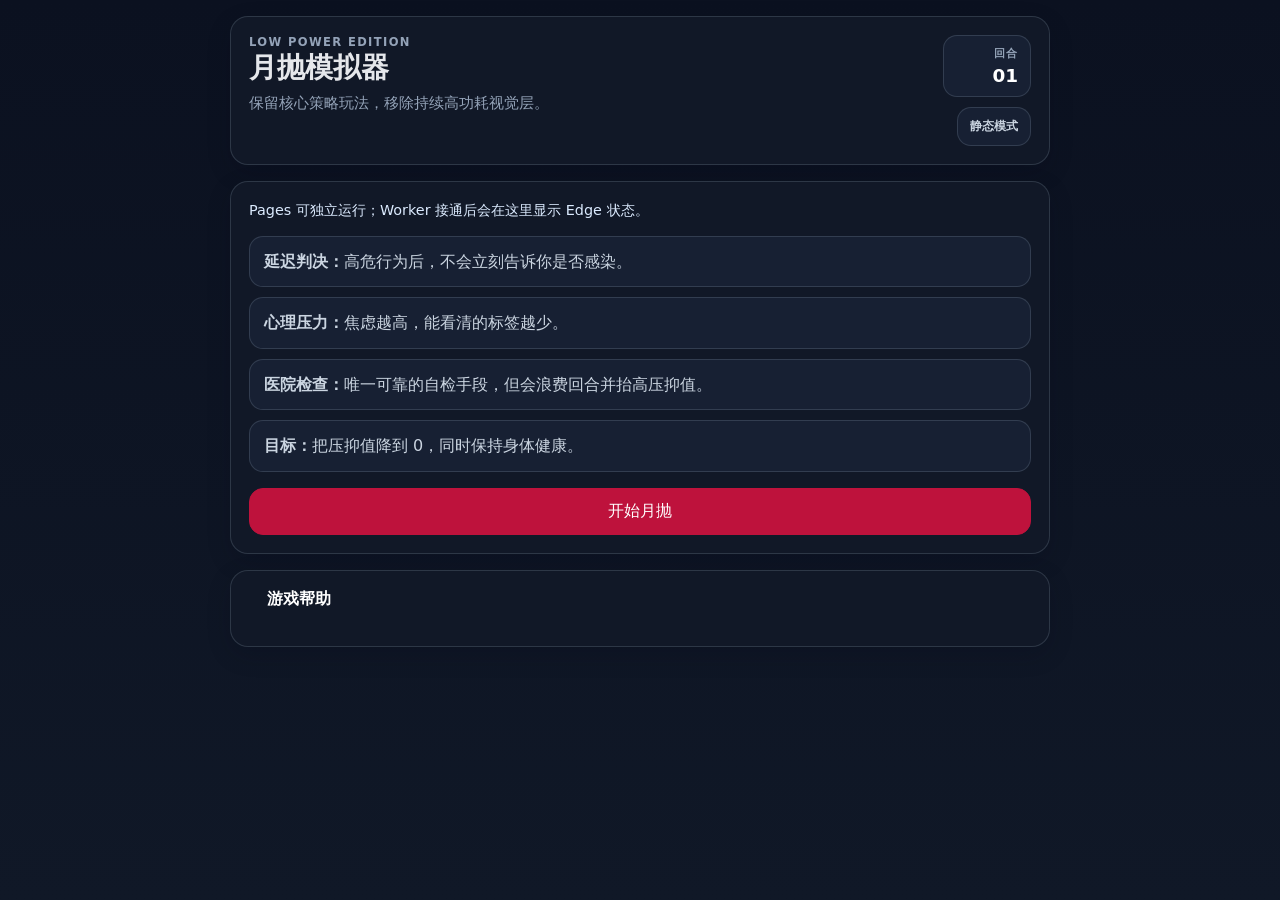
==== index.html @ 07c7f8dc "chore:全部重构" ====
<!DOCTYPE html>
<html lang="zh-CN">
<head>
    <meta charset="UTF-8">
    <meta name="viewport" content="width=device-width, initial-scale=1.0">
    <meta name="theme-color" content="#0f172a">
    <title>月抛模拟器</title>
    <link rel="stylesheet" href="/assets/game.css">
</head>
<body data-api-base="/api">
    <div class="app-shell">
        <main class="app-layout">
            <header class="card app-header">
                <div class="app-title">
                    <p class="app-eyebrow">Low Power Edition</p>
                    <h1>月抛模拟器</h1>
                    <p class="app-subtitle">保留核心策略玩法，移除持续高功耗视觉层。</p>
                </div>
                <div class="app-meta">
                    <div class="meta-card">
                        <span class="meta-card__label">回合</span>
                        <strong id="turn-count" class="meta-card__value">01</strong>
                    </div>
                    <div id="build-chip" class="build-chip">静态模式</div>
                </div>
            </header>

            <section id="intro-section" class="card intro-panel">
                <div class="intro-panel__copy">
                    <p id="runtime-note" class="runtime-note">Pages 可独立运行；Worker 只保留最小边界，后续可直接接 AI。</p>
                    <div class="info-list">
                        <p><strong>延迟判决：</strong>高危行为后，不会立刻告诉你是否感染。</p>
                        <p><strong>心理压力：</strong>焦虑越高，能看清的标签越少。</p>
                        <p><strong>医院检查：</strong>唯一可靠的自检手段，但会浪费回合并抬高压抑值。</p>
                        <p><strong>目标：</strong>把压抑值降到 0，同时保持身体健康。</p>
                    </div>
                </div>
                <div class="intro-panel__actions">
                    <button id="start-game-btn" class="button button--primary" type="button">开始月抛</button>
                </div>
            </section>

            <details class="card help-panel">
                <summary class="section-summary">游戏帮助</summary>
                <div class="help-body">
                    <section class="help-section">
                        <h2>胜利条件</h2>
                        <ul class="help-list">
                            <li>压抑值归零。</li>
                            <li>结算时未感染。</li>
                        </ul>
                    </section>

                    <section class="help-section">
                        <h2>失败条件</h2>
                        <ul class="help-list">
                            <li>压抑值达到 100%。</li>
                            <li>心理压力达到 100%。</li>
                            <li>医院确诊感染，或最终结算时已中招。</li>
                        </ul>
                    </section>

                    <section class="help-section">
                        <h2>策略工具</h2>
                        <ul class="help-list">
                            <li>试纸可直接检测当前对象，并揭示全部标签。</li>
                            <li>医院会增加压抑值，但能清空焦虑并确认自己是否感染。</li>
                            <li>高焦虑时看不清标签，先降压力通常比硬上更安全。</li>
                        </ul>
                    </section>
                </div>
            </details>

            <section id="game-panel" class="game-panel" hidden>
                <section class="card status-panel">
                    <div class="status-panel__grid">
                        <div class="meter-block">
                            <div class="meter-head">
                                <span class="meter-label meter-label--urge">生理压抑</span>
                                <span id="frustration-val">50%</span>
                            </div>
                            <div class="meter-track">
                                <div id="frustration-bar" class="meter-fill meter-fill--urge"></div>
                            </div>
                        </div>

                        <div class="meter-block">
                            <div class="meter-head">
                                <span class="meter-label meter-label--anxiety">心理压力</span>
                                <span id="anxiety-val">0%</span>
                            </div>
                            <div class="meter-track">
                                <div id="anxiety-bar" class="meter-fill meter-fill--anxiety"></div>
                            </div>
                        </div>
                    </div>

                    <p id="panic-warning" class="panic-warning" hidden>恐慌状态：你现在只能看清部分标签，最好先去医院或换人。</p>

                    <div class="tool-grid">
                        <div class="tool-card">
                            <span class="tool-card__label">对方试纸</span>
                            <strong id="item-testkit" class="tool-card__value">x1</strong>
                            <button id="use-testkit-btn" class="button button--secondary button--inline" type="button">检测对方</button>
                        </div>

                        <div class="tool-card">
                            <span class="tool-card__label">医院检查</span>
                            <p class="tool-card__copy">压抑值 +10，心理压力清零。</p>
                            <button id="go-hospital-btn" class="button button--secondary button--inline" type="button">去医院</button>
                        </div>
                    </div>
                </section>

                <section id="play-panel" class="card play-panel">
                    <div class="partner-row">
                        <div class="avatar-badge">
                            <span id="avatar-emoji" class="avatar-emoji">🌚</span>
                            <span id="partner-status" class="partner-status" hidden>⚠️</span>
                        </div>
                        <div class="partner-copy">
                            <p class="section-label">当前对象</p>
                            <h2 class="partner-title">潜在伴侣</h2>
                            <p id="flirt-text" class="partner-quote">"..."</p>
                        </div>
                    </div>

                    <div id="tags-container" class="tags-grid" aria-live="polite"></div>

                    <div class="action-stack">
                        <button id="btn-chat" class="button button--secondary button--wide" type="button" data-action="chat">
                            <span>💬 试探 / 聊天</span>
                            <span class="button-note">压抑值 +3</span>
                        </button>

                        <div class="action-grid">
                            <button id="btn-oral-condom" class="button action-button action-button--mild" type="button" data-action="oral_condom">
                                <span>🍬 戴套口交</span>
                                <small>收益极低 | 压力 +2</small>
                            </button>
                            <button id="btn-sex-condom" class="button action-button action-button--safe" type="button" data-action="sex_condom">
                                <span>🛡️ 戴套性交</span>
                                <small>收益一般 | 压力 +5</small>
                            </button>
                            <button id="btn-oral-raw" class="button action-button action-button--risk" type="button" data-action="oral_raw">
                                <span>🍭 无套口交</span>
                                <small>收益中等 | 压力 +15</small>
                            </button>
                            <button id="btn-sex-raw" class="button action-button action-button--danger" type="button" data-action="sex_raw">
                                <span>🔥 无套性交</span>
                                <small>收益较高 | 压力 +30</small>
                            </button>
                        </div>

                        <button id="btn-refuse" class="button button--ghost" type="button" data-action="refuse">👋 换一个 (压抑值 +8)</button>
                    </div>
                </section>
            </section>

            <section id="result-panel" class="card result-panel" hidden>
                <div class="result-head">
                    <div id="feedback-icon" class="result-icon">ℹ️</div>
                    <div>
                        <p class="section-label">结果反馈</p>
                        <h2 id="feedback-title" class="result-title"></h2>
                    </div>
                </div>

                <div id="feedback-message" class="result-message"></div>

                <div id="disease-report" class="disease-card" hidden>
                    <p id="disease-content"></p>
                </div>

                <details id="history-container" class="history-panel" hidden open>
                    <summary class="section-summary">约会记录复盘</summary>
                    <div id="history-list" class="history-list"></div>
                </details>

                <div class="result-actions">
                    <button id="next-btn" class="button button--primary" type="button">继续</button>
                    <button id="restart-btn" class="button button--ghost" type="button" hidden>返回首页</button>
                </div>
            </section>
        </main>
    </div>

    <script defer src="/assets/game-data.js"></script>
    <script defer src="/assets/game.js"></script>
</body>
</html>
---- assets/game.css ----
:root {
    color-scheme: dark;
    --bg: #0b1120;
    --bg-soft: #111827;
    --panel: #172033;
    --panel-soft: #1e293b;
    --line: rgba(148, 163, 184, 0.22);
    --line-strong: rgba(148, 163, 184, 0.34);
    --text: #e5e7eb;
    --muted: #94a3b8;
    --rose: #fb7185;
    --rose-soft: rgba(251, 113, 133, 0.14);
    --amber: #f59e0b;
    --amber-soft: rgba(245, 158, 11, 0.14);
    --emerald: #34d399;
    --emerald-soft: rgba(52, 211, 153, 0.14);
    --sky: #38bdf8;
    --sky-soft: rgba(56, 189, 248, 0.14);
    --violet: #a78bfa;
    --violet-soft: rgba(167, 139, 250, 0.14);
    --shadow: 0 8px 24px rgba(2, 6, 23, 0.16);
}

*,
*::before,
*::after {
    box-sizing: border-box;
}

[hidden] {
    display: none !important;
}

html,
body {
    min-height: 100%;
}

body {
    margin: 0;
    font-family: "PingFang SC", "Hiragino Sans GB", "Microsoft YaHei", "Noto Sans SC", system-ui, sans-serif;
    background: linear-gradient(180deg, #0b1120 0%, #101827 100%);
    color: var(--text);
}

button,
input,
textarea,
select {
    font: inherit;
}

.app-shell {
    padding: 16px;
}

.app-layout {
    width: min(100%, 820px);
    margin: 0 auto;
    display: grid;
    gap: 16px;
}

.card {
    background: var(--bg-soft);
    border: 1px solid var(--line);
    border-radius: 18px;
    box-shadow: var(--shadow);
}

.app-header {
    display: flex;
    justify-content: space-between;
    align-items: flex-start;
    gap: 16px;
    padding: 18px;
}

.app-title h1 {
    margin: 4px 0 0;
    font-size: 1.75rem;
    line-height: 1.1;
}

.app-eyebrow,
.section-label {
    margin: 0;
    color: var(--muted);
    font-size: 0.72rem;
    font-weight: 800;
    letter-spacing: 0.12em;
    text-transform: uppercase;
}

.app-subtitle {
    margin: 8px 0 0;
    color: var(--muted);
    font-size: 0.92rem;
    line-height: 1.5;
}

.app-meta {
    display: grid;
    gap: 10px;
    justify-items: end;
}

.meta-card,
.build-chip {
    padding: 10px 12px;
    border-radius: 14px;
    border: 1px solid var(--line);
    background: var(--panel);
}

.meta-card {
    min-width: 88px;
    text-align: right;
}

.meta-card__label {
    display: block;
    color: var(--muted);
    font-size: 0.7rem;
    font-weight: 700;
    letter-spacing: 0.08em;
    text-transform: uppercase;
}

.meta-card__value {
    display: block;
    margin-top: 4px;
    color: #fff;
    font-size: 1.15rem;
    font-weight: 900;
}

.build-chip {
    color: #cbd5e1;
    font-size: 0.76rem;
    font-weight: 700;
}

.intro-panel,
.result-panel,
.status-panel,
.play-panel,
.help-panel {
    padding: 18px;
}

.intro-panel {
    display: grid;
    gap: 16px;
}

.runtime-note {
    margin: 0 0 14px;
    color: #dbeafe;
    font-size: 0.9rem;
    line-height: 1.5;
}

.info-list {
    display: grid;
    gap: 10px;
}

.info-list p {
    margin: 0;
    padding: 12px 14px;
    border-radius: 14px;
    background: var(--panel);
    border: 1px solid var(--line);
    color: #cbd5e1;
    line-height: 1.6;
}

.intro-panel__actions {
    display: flex;
    gap: 12px;
}

.section-summary {
    cursor: pointer;
    list-style: none;
    color: #fff;
    font-weight: 800;
}

.section-summary::-webkit-details-marker {
    display: none;
}

.help-panel {
    padding-top: 0;
}

.help-panel > .section-summary,
.history-panel > .section-summary {
    padding: 18px;
}

.help-body {
    padding: 0 18px 18px;
    display: grid;
    gap: 16px;
}

.help-section {
    padding: 14px;
    border-radius: 14px;
    background: var(--panel);
    border: 1px solid var(--line);
}

.help-section h2 {
    margin: 0 0 10px;
    font-size: 0.95rem;
}

.help-list {
    margin: 0;
    padding-left: 20px;
    color: #cbd5e1;
    line-height: 1.7;
}

.game-panel {
    display: grid;
    gap: 16px;
}

.status-panel {
    display: grid;
    gap: 16px;
}

.status-panel__grid {
    display: grid;
    gap: 14px;
}

.meter-block {
    display: grid;
    gap: 8px;
}

.meter-head {
    display: flex;
    justify-content: space-between;
    align-items: center;
    gap: 12px;
    font-size: 0.82rem;
    font-weight: 700;
}

.meter-label--urge {
    color: #fda4af;
}

.meter-label--anxiety {
    color: #c4b5fd;
}

.meter-track {
    height: 12px;
    padding: 2px;
    border-radius: 999px;
    background: #0f172a;
    border: 1px solid rgba(148, 163, 184, 0.12);
}

.meter-fill {
    height: 100%;
    width: 0;
    border-radius: 999px;
    transition: width 140ms linear;
}

.meter-fill--urge {
    background: linear-gradient(90deg, #22c55e 0%, #fb7185 100%);
}

.meter-fill--anxiety {
    background: linear-gradient(90deg, #818cf8 0%, #a78bfa 100%);
}

.panic-warning {
    margin: 0;
    padding: 12px 14px;
    border-radius: 14px;
    background: var(--violet-soft);
    border: 1px solid rgba(167, 139, 250, 0.24);
    color: #ddd6fe;
    line-height: 1.5;
}

.tool-grid {
    display: grid;
    gap: 12px;
}

.tool-card {
    display: grid;
    gap: 10px;
    padding: 14px;
    border-radius: 14px;
    background: var(--panel);
    border: 1px solid var(--line);
}

.tool-card__label {
    color: var(--muted);
    font-size: 0.74rem;
    font-weight: 800;
    letter-spacing: 0.08em;
    text-transform: uppercase;
}

.tool-card__value {
    color: var(--sky);
    font-size: 1.1rem;
    font-weight: 900;
}

.tool-card__copy {
    margin: 0;
    color: #cbd5e1;
    line-height: 1.5;
}

.play-panel {
    display: grid;
    gap: 18px;
}

.partner-row {
    display: flex;
    align-items: center;
    gap: 14px;
}

.avatar-badge {
    position: relative;
    width: 72px;
    height: 72px;
    flex-shrink: 0;
    display: grid;
    place-items: center;
    border-radius: 999px;
    background: var(--panel);
    border: 1px solid var(--line-strong);
}

.avatar-emoji {
    font-size: 2.2rem;
}

.partner-status {
    position: absolute;
    right: -4px;
    bottom: -4px;
    width: 24px;
    height: 24px;
    display: grid;
    place-items: center;
    border-radius: 999px;
    background: #7f1d1d;
    border: 1px solid rgba(248, 113, 113, 0.45);
    font-size: 0.78rem;
}

.partner-copy {
    min-width: 0;
}

.partner-title {
    margin: 6px 0 0;
    font-size: 1.15rem;
}

.partner-quote {
    margin: 8px 0 0;
    color: #cbd5e1;
    line-height: 1.6;
}

.tags-grid {
    display: flex;
    flex-wrap: wrap;
    gap: 8px;
}

.tag {
    display: inline-flex;
    align-items: center;
    gap: 6px;
    padding: 10px 12px;
    border-radius: 999px;
    border: 1px solid transparent;
    font-size: 0.76rem;
    font-weight: 700;
    line-height: 1.35;
}

.tag--hidden {
    background: rgba(148, 163, 184, 0.08);
    border-color: rgba(148, 163, 184, 0.2);
    color: var(--muted);
}

.tag--risk {
    background: var(--rose-soft);
    border-color: rgba(251, 113, 133, 0.3);
    color: #fecdd3;
}

.tag--warning {
    background: var(--violet-soft);
    border-color: rgba(167, 139, 250, 0.3);
    color: #ddd6fe;
}

.tag--safe {
    background: var(--emerald-soft);
    border-color: rgba(52, 211, 153, 0.3);
    color: #bbf7d0;
}

.tag--constraint {
    background: rgba(148, 163, 184, 0.12);
    border-color: rgba(148, 163, 184, 0.24);
    color: #e2e8f0;
}

.tag--caution {
    background: var(--amber-soft);
    border-color: rgba(245, 158, 11, 0.3);
    color: #fde68a;
}

.tag--neutral {
    background: rgba(56, 189, 248, 0.1);
    border-color: rgba(56, 189, 248, 0.24);
    color: #bae6fd;
}

.tag-icon {
    opacity: 0.9;
}

.action-stack {
    display: grid;
    gap: 12px;
}

.action-grid {
    display: grid;
    gap: 10px;
}

.button {
    position: relative;
    width: 100%;
    display: inline-flex;
    align-items: center;
    justify-content: center;
    gap: 8px;
    min-height: 46px;
    padding: 12px 14px;
    border-radius: 14px;
    border: 1px solid var(--line);
    background: var(--panel);
    color: #fff;
    cursor: pointer;
    transition: background-color 120ms ease, border-color 120ms ease, color 120ms ease;
}

.button:hover {
    background: #22314a;
    border-color: var(--line-strong);
}

.button:disabled,
.button.is-disabled {
    cursor: not-allowed;
    opacity: 0.45;
}

.button--primary {
    background: #be123c;
    border-color: #be123c;
}

.button--primary:hover {
    background: #9f1239;
    border-color: #9f1239;
}

.button--secondary {
    background: var(--panel);
}

.button--ghost {
    background: transparent;
    color: #d1d5db;
}

.button--inline {
    width: auto;
    justify-self: start;
}

.button--wide {
    justify-content: space-between;
}

.button-note {
    color: var(--muted);
    font-size: 0.78rem;
}

.action-button {
    min-height: 84px;
    flex-direction: column;
    align-items: flex-start;
    justify-content: center;
    text-align: left;
}

.action-button small {
    color: var(--muted);
    font-size: 0.74rem;
}

.action-button--mild {
    border-color: rgba(148, 163, 184, 0.24);
}

.action-button--safe {
    background: var(--emerald-soft);
    border-color: rgba(52, 211, 153, 0.3);
    color: #ecfdf5;
}

.action-button--risk {
    background: var(--amber-soft);
    border-color: rgba(245, 158, 11, 0.3);
    color: #fef3c7;
}

.action-button--danger {
    background: var(--rose-soft);
    border-color: rgba(251, 113, 133, 0.3);
    color: #ffe4e6;
}

.action-lock {
    position: absolute;
    inset: 0;
    display: grid;
    place-items: center;
    border-radius: inherit;
    background: rgba(15, 23, 42, 0.84);
    color: #fecaca;
    font-size: 0.72rem;
    font-weight: 800;
    letter-spacing: 0.06em;
    text-transform: uppercase;
}

.game-panel.is-panic .play-panel,
.game-panel.is-panic .status-panel {
    border-color: rgba(167, 139, 250, 0.34);
}

.result-panel {
    display: grid;
    gap: 14px;
}

.result-panel[data-tone="danger"] {
    border-color: rgba(248, 113, 113, 0.35);
}

.result-panel[data-tone="success"] {
    border-color: rgba(52, 211, 153, 0.35);
}

.result-head {
    display: flex;
    align-items: center;
    gap: 14px;
}

.result-icon {
    width: 52px;
    height: 52px;
    flex-shrink: 0;
    display: grid;
    place-items: center;
    border-radius: 14px;
    background: var(--panel);
    border: 1px solid var(--line);
    font-size: 1.5rem;
}

.result-title {
    margin: 6px 0 0;
    font-size: 1.35rem;
}

.result-message,
.disease-card,
.summary-stats,
.history-entry {
    background: var(--panel);
    border: 1px solid var(--line);
    border-radius: 14px;
}

.result-message {
    padding: 14px;
    color: #dbe4ef;
    line-height: 1.7;
}

.disease-card {
    padding: 14px;
    color: #fecdd3;
}

.disease-card p {
    margin: 0;
}

.history-panel {
    padding-top: 0;
}

.history-list {
    max-height: 320px;
    overflow-y: auto;
    padding: 0 18px 18px;
}

.history-entry {
    display: flex;
    align-items: flex-start;
    gap: 12px;
    padding: 12px;
}

.history-entry + .history-entry {
    margin-top: 10px;
}

.history-avatar {
    position: relative;
    width: 42px;
    height: 42px;
    flex-shrink: 0;
    display: grid;
    place-items: center;
    border-radius: 999px;
    background: #0f172a;
    border: 1px solid var(--line);
    font-size: 1.35rem;
}

.history-status {
    position: absolute;
    right: -4px;
    bottom: -4px;
    font-size: 0.75rem;
}

.history-copy {
    flex: 1;
    min-width: 0;
}

.history-tags {
    display: flex;
    flex-wrap: wrap;
    gap: 6px;
}

.history-tag {
    display: inline-flex;
    align-items: center;
    padding: 4px 8px;
    border-radius: 999px;
    background: rgba(148, 163, 184, 0.12);
    color: #dbe4ef;
    font-size: 0.7rem;
    font-weight: 700;
}

.history-subline {
    margin-top: 8px;
    color: var(--muted);
    font-size: 0.74rem;
}

.history-disease {
    color: #fda4af;
    font-weight: 800;
}

.history-safe {
    color: #86efac;
    font-weight: 800;
}

.history-outcome {
    flex-shrink: 0;
    padding: 6px 10px;
    border-radius: 999px;
    border: 1px solid var(--line);
    font-size: 0.7rem;
    font-weight: 800;
    white-space: nowrap;
}

.history-outcome--infected {
    color: #fecaca;
    background: var(--rose-soft);
}

.history-outcome--escape {
    color: #fde68a;
    background: var(--amber-soft);
}

.history-outcome--leave {
    color: #bbf7d0;
    background: var(--emerald-soft);
}

.history-outcome--enjoy {
    color: #bae6fd;
    background: var(--sky-soft);
}

.history-outcome--miss {
    color: #cbd5e1;
    background: rgba(148, 163, 184, 0.12);
}

.summary-stats {
    margin-top: 16px;
    padding: 14px;
}

.summary-stats__title {
    margin: 0 0 10px;
    color: var(--muted);
    font-size: 0.74rem;
    font-weight: 800;
    letter-spacing: 0.08em;
    text-transform: uppercase;
}

.summary-stats__grid {
    display: grid;
    gap: 8px;
}

.summary-stats__row,
.summary-stats__footer {
    display: flex;
    align-items: center;
    justify-content: space-between;
    gap: 12px;
}

.summary-stats__row {
    padding-bottom: 8px;
    border-bottom: 1px solid rgba(148, 163, 184, 0.14);
    font-size: 0.78rem;
}

.summary-stats__row strong,
.summary-stats__footer strong {
    color: #fff;
}

.summary-stats__row--danger {
    color: #fecaca;
}

.summary-stats__footer {
    margin-top: 10px;
    padding-top: 10px;
    border-top: 1px solid rgba(148, 163, 184, 0.14);
    font-weight: 800;
}

.result-actions {
    display: grid;
    gap: 10px;
}

.u-success {
    color: #86efac;
    font-weight: 800;
}

.u-danger {
    color: #fda4af;
    font-weight: 800;
}

.u-warning {
    color: #ddd6fe;
    font-weight: 800;
}

.u-muted {
    color: var(--muted);
    font-style: italic;
}

@media (min-width: 640px) {
    .status-panel__grid,
    .tool-grid,
    .action-grid,
    .result-actions {
        grid-template-columns: repeat(2, minmax(0, 1fr));
    }
}

@media (max-width: 639px) {
    .app-shell {
        padding: 12px;
    }

    .app-header,
    .partner-row,
    .history-entry {
        flex-direction: column;
    }

    .app-meta {
        width: 100%;
        justify-items: stretch;
    }

    .meta-card {
        text-align: left;
    }

    .button--wide {
        justify-content: center;
        flex-direction: column;
    }

    .history-outcome {
        white-space: normal;
    }
}

@media (prefers-reduced-motion: reduce) {
    *,
    *::before,
    *::after {
        transition: none !important;
        scroll-behavior: auto !important;
    }
}
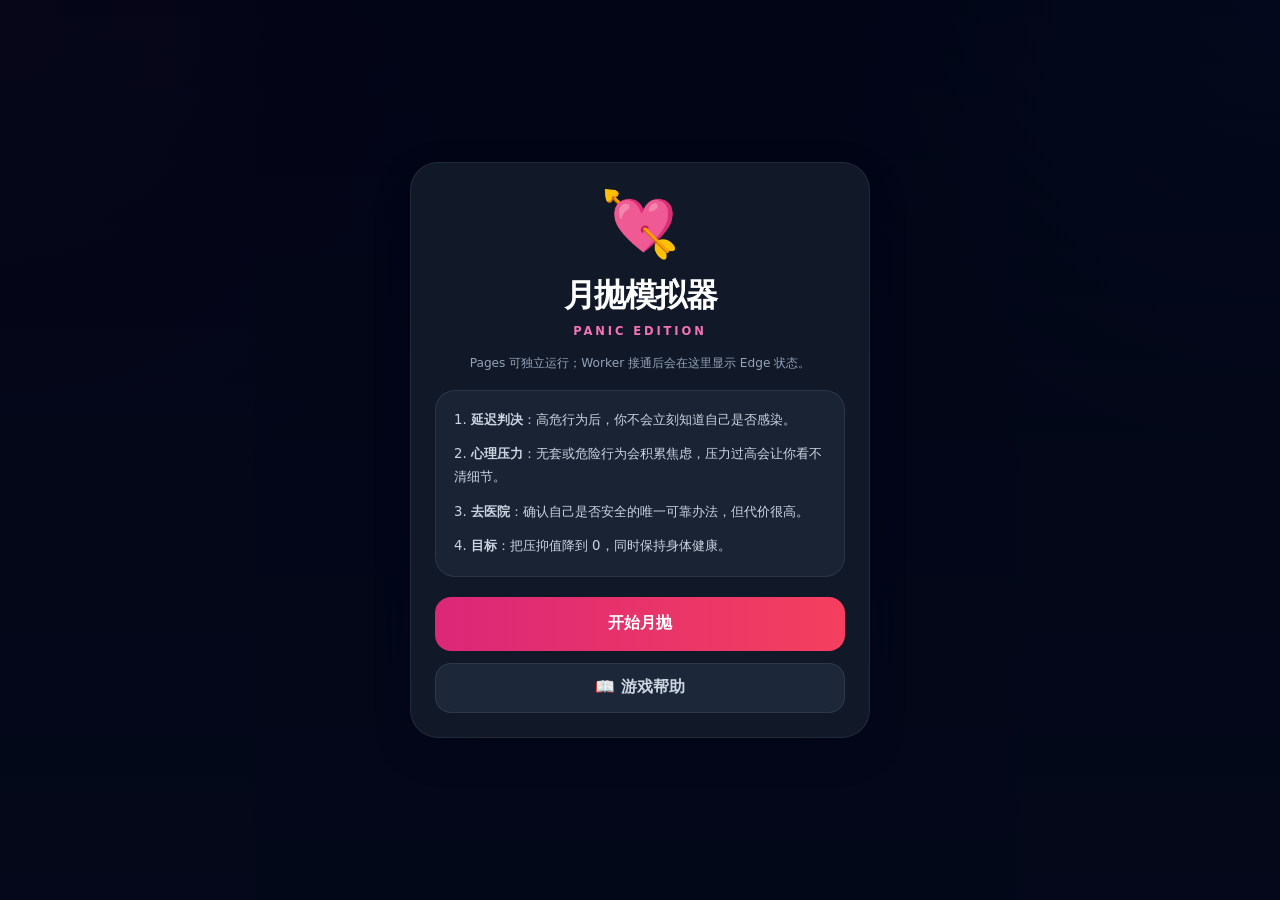
==== commit bcb2defb: "fix: restore modal gameplay with lower power draw" ====
--- a/index.html
+++ b/index.html
@@ -3,187 +3,223 @@
 <head>
     <meta charset="UTF-8">
     <meta name="viewport" content="width=device-width, initial-scale=1.0">
-    <meta name="theme-color" content="#0f172a">
+    <meta name="theme-color" content="#020617">
     <title>月抛模拟器</title>
     <link rel="stylesheet" href="/assets/game.css">
 </head>
 <body data-api-base="/api">
     <div class="app-shell">
-        <main class="app-layout">
-            <header class="card app-header">
-                <div class="app-title">
-                    <p class="app-eyebrow">Low Power Edition</p>
-                    <h1>月抛模拟器</h1>
-                    <p class="app-subtitle">保留核心策略玩法，移除持续高功耗视觉层。</p>
-                </div>
-                <div class="app-meta">
-                    <div class="meta-card">
-                        <span class="meta-card__label">回合</span>
-                        <strong id="turn-count" class="meta-card__value">01</strong>
+        <main id="game-container" class="game-panel" hidden>
+            <header class="panel-header">
+                <div class="panel-brand">
+                    <span class="brand-eyebrow">Panic Edition</span>
+                    <h1 class="brand-gradient">月抛模拟器</h1>
+                </div>
+                <div class="panel-meta">
+                    <div class="turn-chip">
+                        <span class="turn-chip__label">回合</span>
+                        <strong id="turn-count" class="turn-chip__value">01</strong>
                     </div>
                     <div id="build-chip" class="build-chip">静态模式</div>
                 </div>
             </header>
 
-            <section id="intro-section" class="card intro-panel">
-                <div class="intro-panel__copy">
-                    <p id="runtime-note" class="runtime-note">Pages 可独立运行；Worker 只保留最小边界，后续可直接接 AI。</p>
-                    <div class="info-list">
-                        <p><strong>延迟判决：</strong>高危行为后，不会立刻告诉你是否感染。</p>
-                        <p><strong>心理压力：</strong>焦虑越高，能看清的标签越少。</p>
-                        <p><strong>医院检查：</strong>唯一可靠的自检手段，但会浪费回合并抬高压抑值。</p>
-                        <p><strong>目标：</strong>把压抑值降到 0，同时保持身体健康。</p>
-                    </div>
-                </div>
-                <div class="intro-panel__actions">
-                    <button id="start-game-btn" class="button button--primary" type="button">开始月抛</button>
-                </div>
-            </section>
-
-            <details class="card help-panel">
-                <summary class="section-summary">游戏帮助</summary>
-                <div class="help-body">
-                    <section class="help-section">
-                        <h2>胜利条件</h2>
-                        <ul class="help-list">
-                            <li>压抑值归零。</li>
-                            <li>结算时未感染。</li>
-                        </ul>
-                    </section>
-
-                    <section class="help-section">
-                        <h2>失败条件</h2>
-                        <ul class="help-list">
-                            <li>压抑值达到 100%。</li>
-                            <li>心理压力达到 100%。</li>
-                            <li>医院确诊感染，或最终结算时已中招。</li>
-                        </ul>
-                    </section>
-
-                    <section class="help-section">
-                        <h2>策略工具</h2>
-                        <ul class="help-list">
-                            <li>试纸可直接检测当前对象，并揭示全部标签。</li>
-                            <li>医院会增加压抑值，但能清空焦虑并确认自己是否感染。</li>
-                            <li>高焦虑时看不清标签，先降压力通常比硬上更安全。</li>
-                        </ul>
-                    </section>
-                </div>
-            </details>
-
-            <section id="game-panel" class="game-panel" hidden>
-                <section class="card status-panel">
-                    <div class="status-panel__grid">
-                        <div class="meter-block">
-                            <div class="meter-head">
-                                <span class="meter-label meter-label--urge">生理压抑</span>
-                                <span id="frustration-val">50%</span>
-                            </div>
-                            <div class="meter-track">
-                                <div id="frustration-bar" class="meter-fill meter-fill--urge"></div>
+            <section class="stats-panel">
+                <div class="meter-block">
+                    <div class="meter-head">
+                        <span class="meter-label meter-label--urge">🔥 生理压抑 (Urge)</span>
+                        <span id="frustration-val">50%</span>
+                    </div>
+                    <div class="meter-track">
+                        <div id="frustration-bar" class="meter-fill meter-fill--urge"></div>
+                    </div>
+                </div>
+
+                <div class="meter-block">
+                    <div class="meter-head">
+                        <span class="meter-label meter-label--anxiety">🧠 心理压力 (Anxiety)</span>
+                        <span id="anxiety-val">0%</span>
+                    </div>
+                    <div class="meter-track">
+                        <div id="anxiety-bar" class="meter-fill meter-fill--anxiety"></div>
+                    </div>
+                    <p id="panic-warning" class="panic-warning" hidden>⚠️ 恐慌状态：视线模糊，无法看清细节</p>
+                </div>
+
+                <div class="quick-actions">
+                    <div class="status-card">
+                        <div class="status-card__body">
+                            <div>
+                                <span class="status-label">对方试纸</span>
+                                <span id="item-testkit" class="status-value">x1</span>
                             </div>
                         </div>
-
-                        <div class="meter-block">
-                            <div class="meter-head">
-                                <span class="meter-label meter-label--anxiety">心理压力</span>
-                                <span id="anxiety-val">0%</span>
-                            </div>
-                            <div class="meter-track">
-                                <div id="anxiety-bar" class="meter-fill meter-fill--anxiety"></div>
-                            </div>
-                        </div>
-                    </div>
-
-                    <p id="panic-warning" class="panic-warning" hidden>恐慌状态：你现在只能看清部分标签，最好先去医院或换人。</p>
-
-                    <div class="tool-grid">
-                        <div class="tool-card">
-                            <span class="tool-card__label">对方试纸</span>
-                            <strong id="item-testkit" class="tool-card__value">x1</strong>
-                            <button id="use-testkit-btn" class="button button--secondary button--inline" type="button">检测对方</button>
-                        </div>
-
-                        <div class="tool-card">
-                            <span class="tool-card__label">医院检查</span>
-                            <p class="tool-card__copy">压抑值 +10，心理压力清零。</p>
-                            <button id="go-hospital-btn" class="button button--secondary button--inline" type="button">去医院</button>
-                        </div>
-                    </div>
-                </section>
-
-                <section id="play-panel" class="card play-panel">
-                    <div class="partner-row">
-                        <div class="avatar-badge">
-                            <span id="avatar-emoji" class="avatar-emoji">🌚</span>
-                            <span id="partner-status" class="partner-status" hidden>⚠️</span>
-                        </div>
-                        <div class="partner-copy">
-                            <p class="section-label">当前对象</p>
-                            <h2 class="partner-title">潜在伴侣</h2>
-                            <p id="flirt-text" class="partner-quote">"..."</p>
-                        </div>
-                    </div>
-
-                    <div id="tags-container" class="tags-grid" aria-live="polite"></div>
-
-                    <div class="action-stack">
-                        <button id="btn-chat" class="button button--secondary button--wide" type="button" data-action="chat">
-                            <span>💬 试探 / 聊天</span>
-                            <span class="button-note">压抑值 +3</span>
-                        </button>
-
-                        <div class="action-grid">
-                            <button id="btn-oral-condom" class="button action-button action-button--mild" type="button" data-action="oral_condom">
-                                <span>🍬 戴套口交</span>
-                                <small>收益极低 | 压力 +2</small>
-                            </button>
-                            <button id="btn-sex-condom" class="button action-button action-button--safe" type="button" data-action="sex_condom">
-                                <span>🛡️ 戴套性交</span>
-                                <small>收益一般 | 压力 +5</small>
-                            </button>
-                            <button id="btn-oral-raw" class="button action-button action-button--risk" type="button" data-action="oral_raw">
-                                <span>🍭 无套口交</span>
-                                <small>收益中等 | 压力 +15</small>
-                            </button>
-                            <button id="btn-sex-raw" class="button action-button action-button--danger" type="button" data-action="sex_raw">
-                                <span>🔥 无套性交</span>
-                                <small>收益较高 | 压力 +30</small>
-                            </button>
-                        </div>
-
-                        <button id="btn-refuse" class="button button--ghost" type="button" data-action="refuse">👋 换一个 (压抑值 +8)</button>
-                    </div>
-                </section>
+                        <button id="use-testkit-btn" class="status-card__action" type="button">检测对方</button>
+                    </div>
+
+                    <div class="hospital-card">
+                        <button id="go-hospital-btn" class="hospital-card__button" type="button">
+                            <span class="hospital-card__icon">🏥</span>
+                            <span class="hospital-card__copy">
+                                <strong>去医院检查</strong>
+                                <span>压抑值 +10 / 清空压力</span>
+                            </span>
+                        </button>
+                    </div>
+                </div>
             </section>
 
-            <section id="result-panel" class="card result-panel" hidden>
-                <div class="result-head">
-                    <div id="feedback-icon" class="result-icon">ℹ️</div>
-                    <div>
-                        <p class="section-label">结果反馈</p>
-                        <h2 id="feedback-title" class="result-title"></h2>
-                    </div>
-                </div>
-
-                <div id="feedback-message" class="result-message"></div>
-
-                <div id="disease-report" class="disease-card" hidden>
-                    <p id="disease-content"></p>
-                </div>
-
-                <details id="history-container" class="history-panel" hidden open>
-                    <summary class="section-summary">约会记录复盘</summary>
-                    <div id="history-list" class="history-list"></div>
-                </details>
-
-                <div class="result-actions">
-                    <button id="next-btn" class="button button--primary" type="button">继续</button>
-                    <button id="restart-btn" class="button button--ghost" type="button" hidden>返回首页</button>
+            <section id="game-content" class="game-body">
+                <div class="partner-card">
+                    <div class="avatar-frame">
+                        <span id="avatar-emoji" class="avatar-emoji">🌚</span>
+                        <span id="partner-status" class="partner-status" hidden>⚠️</span>
+                    </div>
+                    <h2 class="partner-title">潜在伴侣</h2>
+                    <p id="flirt-text" class="partner-quote">"..."</p>
+                </div>
+
+                <div id="tags-container" class="tags-grid" aria-live="polite"></div>
+
+                <div class="action-stack">
+                    <button id="btn-chat" class="button button--chat" type="button" data-action="chat">
+                        <span>💬</span>
+                        <span>试探 / 聊天</span>
+                        <span class="button-note">压抑值+3</span>
+                    </button>
+
+                    <div class="action-divider"></div>
+
+                    <div class="action-grid">
+                        <button id="btn-oral-condom" class="button action-button action-button--mild" type="button" data-action="oral_condom">
+                            <span>🍬 戴套口交</span>
+                            <small>收益极低 | 压力 +2</small>
+                        </button>
+                        <button id="btn-sex-condom" class="button action-button action-button--safe" type="button" data-action="sex_condom">
+                            <span>🛡️ 戴套性交</span>
+                            <small>收益一般 | 压力 +5</small>
+                        </button>
+                        <button id="btn-oral-raw" class="button action-button action-button--risk" type="button" data-action="oral_raw">
+                            <span>🍭 无套口交</span>
+                            <small>收益中等 | 压力 +15</small>
+                        </button>
+                        <button id="btn-sex-raw" class="button action-button action-button--danger" type="button" data-action="sex_raw">
+                            <span>🔥 无套性交</span>
+                            <small>收益较高 | 压力 +30</small>
+                        </button>
+                    </div>
+
+                    <button id="btn-refuse" class="button button--ghost" type="button" data-action="refuse">
+                        <span>👋</span>
+                        <span>换一个 (压抑值 +8)</span>
+                    </button>
                 </div>
             </section>
         </main>
     </div>
+
+    <section id="intro-modal" class="modal">
+        <div class="modal-panel modal-panel--tall">
+            <div class="modal-head">
+                <div class="modal-emoji">💘</div>
+                <h1 class="modal-title">月抛模拟器</h1>
+                <p class="modal-kicker">Panic Edition</p>
+                <p id="runtime-note" class="runtime-note">Pages 可独立运行；Worker 只保留最小边界，后续可直接接 AI。</p>
+            </div>
+
+            <div class="intro-copy">
+                <div class="info-card">
+                    <p>1. <b>延迟判决</b>：高危行为后，你不会立刻知道自己是否感染。</p>
+                    <p>2. <b>心理压力</b>：无套或危险行为会积累焦虑，压力过高会让你看不清细节。</p>
+                    <p>3. <b>去医院</b>：确认自己是否安全的唯一可靠办法，但代价很高。</p>
+                    <p>4. <b>目标</b>：把压抑值降到 0，同时保持身体健康。</p>
+                </div>
+
+                <div class="modal-actions">
+                    <button id="start-game-btn" class="button button--primary" type="button">开始月抛</button>
+                    <button id="open-help-btn" class="button button--secondary" type="button">📖 游戏帮助</button>
+                </div>
+            </div>
+        </div>
+    </section>
+
+    <section id="help-modal" class="modal" hidden>
+        <div class="modal-panel help-panel">
+            <div class="help-header">
+                <h2>游戏指南手册</h2>
+                <button class="icon-button" type="button" data-close-help>&times;</button>
+            </div>
+
+            <div class="help-body custom-scroll">
+                <section class="help-section help-section--success">
+                    <h3>🏆 胜利条件</h3>
+                    <ul class="help-list">
+                        <li><b>压抑值归零</b>：通过约会行为释放全部生理压抑。</li>
+                        <li><b>且未被感染</b>：通关结算时身体必须健康；带病清零仍然算失败。</li>
+                    </ul>
+                </section>
+
+                <section class="help-section help-section--danger">
+                    <h3>💀 失败条件</h3>
+                    <ul class="help-list">
+                        <li><b>欲火焚身</b>：压抑值达到 100%。</li>
+                        <li><b>精神崩溃</b>：心理压力达到 100%。</li>
+                        <li><b>确诊感染</b>：医院检查阳性，或某次行为直接中招。</li>
+                        <li><b>糟糕的胜利</b>：压抑值清零，但结算时发现已感染。</li>
+                    </ul>
+                </section>
+
+                <section class="help-section help-section--violet">
+                    <h3>🧠 核心机制：延迟判决</h3>
+                    <div class="help-note">
+                        <p>高危行为后，游戏不会立刻告诉你结果。</p>
+                        <p>只有去医院检查，或者最终通关/失败结算时，才会揭晓感染与否。</p>
+                    </div>
+                </section>
+
+                <section class="help-section help-section--sky">
+                    <h3>📊 数值系统</h3>
+                    <div class="info-card">
+                        <p><b>🔥 生理压抑</b>：会随时间上涨，通过行为释放；去医院会大幅增加。</p>
+                        <p><b>🧠 心理压力</b>：高危行为会明显增加；过高时进入恐慌状态，看不清对方标签。</p>
+                    </div>
+                </section>
+            </div>
+
+            <div class="help-footer">
+                <button class="button button--secondary" type="button" data-close-help>知道了</button>
+            </div>
+        </div>
+    </section>
+
+    <section id="feedback-overlay" class="modal" hidden>
+        <div class="modal-panel feedback-panel">
+            <div class="feedback-head">
+                <div id="feedback-icon" class="feedback-icon"></div>
+                <h2 id="feedback-title" class="feedback-title"></h2>
+            </div>
+
+            <div class="feedback-copy">
+                <div id="feedback-message" class="feedback-card"></div>
+                <div id="disease-report" class="disease-card" hidden>
+                    <p id="disease-content"></p>
+                </div>
+            </div>
+
+            <details id="history-container" class="history-panel" hidden open>
+                <summary class="history-toggle">
+                    <span class="history-title">约会记录复盘</span>
+                    <span class="history-toggle__meta">点击展开 / 收起</span>
+                </summary>
+                <div id="history-list" class="history-list custom-scroll"></div>
+            </details>
+
+            <div class="feedback-actions">
+                <button id="next-btn" class="button button--primary" type="button">继续</button>
+                <button id="restart-btn" class="button button--secondary" type="button" hidden>返回首页</button>
+            </div>
+        </div>
+    </section>
 
     <script defer src="/assets/game-data.js"></script>
     <script defer src="/assets/game.js"></script>
--- a/assets/game.css
+++ b/assets/game.css
@@ -1,24 +1,19 @@
 :root {
     color-scheme: dark;
-    --bg: #0b1120;
-    --bg-soft: #111827;
-    --panel: #172033;
-    --panel-soft: #1e293b;
-    --line: rgba(148, 163, 184, 0.22);
-    --line-strong: rgba(148, 163, 184, 0.34);
-    --text: #e5e7eb;
+    --bg: #020617;
+    --panel: rgba(15, 23, 42, 0.97);
+    --panel-strong: #111827;
+    --panel-soft: rgba(30, 41, 59, 0.92);
+    --text: #e2e8f0;
     --muted: #94a3b8;
+    --line: rgba(255, 255, 255, 0.08);
+    --line-strong: rgba(255, 255, 255, 0.14);
     --rose: #fb7185;
-    --rose-soft: rgba(251, 113, 133, 0.14);
     --amber: #f59e0b;
-    --amber-soft: rgba(245, 158, 11, 0.14);
     --emerald: #34d399;
-    --emerald-soft: rgba(52, 211, 153, 0.14);
+    --violet: #8b5cf6;
     --sky: #38bdf8;
-    --sky-soft: rgba(56, 189, 248, 0.14);
-    --violet: #a78bfa;
-    --violet-soft: rgba(167, 139, 250, 0.14);
-    --shadow: 0 8px 24px rgba(2, 6, 23, 0.16);
+    --shadow: 0 14px 36px rgba(2, 6, 23, 0.24);
 }
 
 *,
@@ -39,236 +34,164 @@
 body {
     margin: 0;
     font-family: "PingFang SC", "Hiragino Sans GB", "Microsoft YaHei", "Noto Sans SC", system-ui, sans-serif;
-    background: linear-gradient(180deg, #0b1120 0%, #101827 100%);
     color: var(--text);
-}
-
-button,
-input,
-textarea,
-select {
-    font: inherit;
+    background:
+        radial-gradient(circle at top left, rgba(190, 24, 93, 0.14), transparent 34%),
+        radial-gradient(circle at top right, rgba(59, 130, 246, 0.12), transparent 30%),
+        linear-gradient(180deg, #020617 0%, #0f172a 100%);
+    overflow-x: hidden;
 }
 
 .app-shell {
-    padding: 16px;
-}
-
-.app-layout {
-    width: min(100%, 820px);
-    margin: 0 auto;
-    display: grid;
+    position: relative;
+    min-height: 100vh;
+    display: flex;
+    align-items: center;
+    justify-content: center;
+    padding: 24px;
+}
+
+.game-panel {
+    width: min(100%, 460px);
+    min-height: 820px;
+    display: flex;
+    flex-direction: column;
+    border-radius: 30px;
+    overflow: hidden;
+    background: var(--panel);
+    border: 1px solid var(--line);
+    box-shadow: var(--shadow);
+}
+
+.panel-header {
+    display: flex;
+    justify-content: space-between;
     gap: 16px;
-}
-
-.card {
-    background: var(--bg-soft);
+    align-items: center;
+    padding: 24px;
+    border-bottom: 1px solid var(--line);
+    background: rgba(15, 23, 42, 0.88);
+}
+
+.panel-brand {
+    min-width: 0;
+}
+
+.panel-meta {
+    display: flex;
+    flex-direction: column;
+    align-items: flex-end;
+    gap: 8px;
+    flex-shrink: 0;
+}
+
+.panel-brand h1 {
+    margin: 0;
+    font-size: 1.5rem;
+    font-weight: 900;
+    letter-spacing: -0.04em;
+}
+
+.brand-gradient {
+    background: linear-gradient(90deg, #c084fc 0%, #fb7185 100%);
+    -webkit-background-clip: text;
+    background-clip: text;
+    color: transparent;
+}
+
+.brand-eyebrow {
+    display: block;
+    margin-bottom: 4px;
+    color: #f472b6;
+    font-size: 0.68rem;
+    font-weight: 800;
+    letter-spacing: 0.28em;
+    text-transform: uppercase;
+}
+
+.build-chip {
+    padding: 8px 12px;
+    border-radius: 999px;
+    background: rgba(51, 65, 85, 0.96);
     border: 1px solid var(--line);
+    color: #cbd5e1;
+    font-size: 0.72rem;
+    font-weight: 700;
+    letter-spacing: 0.04em;
+}
+
+.turn-chip {
+    min-width: 74px;
+    padding: 8px 12px;
     border-radius: 18px;
-    box-shadow: var(--shadow);
-}
-
-.app-header {
-    display: flex;
-    justify-content: space-between;
-    align-items: flex-start;
-    gap: 16px;
-    padding: 18px;
-}
-
-.app-title h1 {
-    margin: 4px 0 0;
-    font-size: 1.75rem;
-    line-height: 1.1;
-}
-
-.app-eyebrow,
-.section-label {
-    margin: 0;
+    background: rgba(15, 23, 42, 0.96);
+    border: 1px solid var(--line);
+    text-align: right;
+}
+
+.turn-chip__label {
+    display: block;
     color: var(--muted);
-    font-size: 0.72rem;
+    font-size: 0.62rem;
     font-weight: 800;
     letter-spacing: 0.12em;
     text-transform: uppercase;
 }
 
-.app-subtitle {
-    margin: 8px 0 0;
-    color: var(--muted);
-    font-size: 0.92rem;
-    line-height: 1.5;
-}
-
-.app-meta {
-    display: grid;
-    gap: 10px;
-    justify-items: end;
-}
-
-.meta-card,
-.build-chip {
-    padding: 10px 12px;
-    border-radius: 14px;
-    border: 1px solid var(--line);
-    background: var(--panel);
-}
-
-.meta-card {
-    min-width: 88px;
-    text-align: right;
-}
-
-.meta-card__label {
+.turn-chip__value {
     display: block;
-    color: var(--muted);
-    font-size: 0.7rem;
-    font-weight: 700;
+    margin-top: 2px;
+    color: #fff;
+    font-size: 1rem;
+    font-weight: 900;
+    letter-spacing: 0.06em;
+}
+
+.stats-panel {
+    padding: 18px 24px;
+    background: rgba(15, 23, 42, 0.74);
+    border-bottom: 1px solid var(--line);
+}
+
+.meter-block + .meter-block {
+    margin-top: 14px;
+}
+
+.meter-head {
+    display: flex;
+    justify-content: space-between;
+    align-items: center;
+    margin-bottom: 6px;
+    font-size: 0.78rem;
+    font-weight: 800;
     letter-spacing: 0.08em;
     text-transform: uppercase;
 }
 
-.meta-card__value {
-    display: block;
-    margin-top: 4px;
-    color: #fff;
-    font-size: 1.15rem;
-    font-weight: 900;
-}
-
-.build-chip {
-    color: #cbd5e1;
-    font-size: 0.76rem;
-    font-weight: 700;
-}
-
-.intro-panel,
-.result-panel,
-.status-panel,
-.play-panel,
-.help-panel {
-    padding: 18px;
-}
-
-.intro-panel {
-    display: grid;
-    gap: 16px;
-}
-
-.runtime-note {
-    margin: 0 0 14px;
-    color: #dbeafe;
-    font-size: 0.9rem;
-    line-height: 1.5;
-}
-
-.info-list {
-    display: grid;
-    gap: 10px;
-}
-
-.info-list p {
-    margin: 0;
-    padding: 12px 14px;
-    border-radius: 14px;
-    background: var(--panel);
-    border: 1px solid var(--line);
-    color: #cbd5e1;
-    line-height: 1.6;
-}
-
-.intro-panel__actions {
-    display: flex;
-    gap: 12px;
-}
-
-.section-summary {
-    cursor: pointer;
-    list-style: none;
-    color: #fff;
-    font-weight: 800;
-}
-
-.section-summary::-webkit-details-marker {
-    display: none;
-}
-
-.help-panel {
-    padding-top: 0;
-}
-
-.help-panel > .section-summary,
-.history-panel > .section-summary {
-    padding: 18px;
-}
-
-.help-body {
-    padding: 0 18px 18px;
-    display: grid;
-    gap: 16px;
-}
-
-.help-section {
-    padding: 14px;
-    border-radius: 14px;
-    background: var(--panel);
-    border: 1px solid var(--line);
-}
-
-.help-section h2 {
-    margin: 0 0 10px;
-    font-size: 0.95rem;
-}
-
-.help-list {
-    margin: 0;
-    padding-left: 20px;
-    color: #cbd5e1;
-    line-height: 1.7;
-}
-
-.game-panel {
-    display: grid;
-    gap: 16px;
-}
-
-.status-panel {
-    display: grid;
-    gap: 16px;
-}
-
-.status-panel__grid {
-    display: grid;
-    gap: 14px;
-}
-
-.meter-block {
-    display: grid;
-    gap: 8px;
-}
-
-.meter-head {
-    display: flex;
-    justify-content: space-between;
-    align-items: center;
-    gap: 12px;
-    font-size: 0.82rem;
-    font-weight: 700;
+.meter-head span:last-child {
+    color: #fff;
+}
+
+.meter-label {
+    display: flex;
+    align-items: center;
+    gap: 6px;
 }
 
 .meter-label--urge {
-    color: #fda4af;
+    color: #fb7185;
 }
 
 .meter-label--anxiety {
-    color: #c4b5fd;
+    color: #a78bfa;
 }
 
 .meter-track {
-    height: 12px;
+    height: 10px;
     padding: 2px;
     border-radius: 999px;
-    background: #0f172a;
-    border: 1px solid rgba(148, 163, 184, 0.12);
+    background: rgba(2, 6, 23, 0.8);
+    border: 1px solid rgba(255, 255, 255, 0.04);
 }
 
 .meter-fill {
@@ -279,185 +202,268 @@
 }
 
 .meter-fill--urge {
-    background: linear-gradient(90deg, #22c55e 0%, #fb7185 100%);
+    background: linear-gradient(90deg, #10b981 0%, #f43f5e 100%);
 }
 
 .meter-fill--anxiety {
-    background: linear-gradient(90deg, #818cf8 0%, #a78bfa 100%);
+    background: linear-gradient(90deg, #6366f1 0%, #8b5cf6 100%);
 }
 
 .panic-warning {
-    margin: 0;
+    margin: 6px 0 0;
+    padding: 10px 12px;
+    border-radius: 14px;
+    background: rgba(91, 33, 182, 0.16);
+    border: 1px solid rgba(167, 139, 250, 0.16);
+    color: #ddd6fe;
+    text-align: center;
+    font-size: 0.72rem;
+    font-weight: 700;
+}
+
+.quick-actions {
+    display: grid;
+    grid-template-columns: minmax(0, 1fr) minmax(0, 1.35fr);
+    gap: 10px;
+    margin-top: 16px;
+}
+
+.status-card,
+.hospital-card {
+    position: relative;
+    border-radius: 18px;
+    border: 1px solid var(--line);
+}
+
+.status-card {
+    overflow: hidden;
+    background: var(--panel-soft);
+}
+
+.status-label {
+    display: block;
+    color: var(--muted);
+    font-size: 0.68rem;
+    font-weight: 700;
+    text-transform: uppercase;
+    letter-spacing: 0.08em;
+}
+
+.status-value {
+    display: inline-block;
+    margin-top: 4px;
+    color: var(--sky);
+    font-size: 0.94rem;
+    font-weight: 800;
+}
+
+.status-value.is-empty {
+    color: #475569;
+}
+
+.status-card__body,
+.hospital-card__button {
+    min-height: 72px;
+}
+
+.status-card__body {
+    display: flex;
+    align-items: center;
+    justify-content: space-between;
     padding: 12px 14px;
-    border-radius: 14px;
-    background: var(--violet-soft);
-    border: 1px solid rgba(167, 139, 250, 0.24);
-    color: #ddd6fe;
-    line-height: 1.5;
-}
-
-.tool-grid {
+}
+
+.status-card__action {
+    position: absolute;
+    inset: 0;
     display: grid;
+    place-items: center;
+    background: rgba(2, 132, 199, 0.92);
+    color: #fff;
+    opacity: 0;
+    border: 0;
+    font-weight: 800;
+    transition: opacity 120ms ease;
+    cursor: pointer;
+}
+
+.status-card:hover .status-card__action,
+.status-card:focus-within .status-card__action {
+    opacity: 1;
+}
+
+.hospital-card__button {
+    width: 100%;
+    display: flex;
+    align-items: center;
+    justify-content: center;
     gap: 12px;
-}
-
-.tool-card {
-    display: grid;
-    gap: 10px;
     padding: 14px;
-    border-radius: 14px;
-    background: var(--panel);
-    border: 1px solid var(--line);
-}
-
-.tool-card__label {
-    color: var(--muted);
-    font-size: 0.74rem;
-    font-weight: 800;
+    background: rgba(91, 33, 182, 0.18);
+    color: var(--text);
+    border: 0;
+    cursor: pointer;
+    text-align: left;
+    transition: background-color 120ms ease;
+}
+
+.hospital-card__button:hover {
+    background: rgba(91, 33, 182, 0.28);
+}
+
+.hospital-card__icon {
+    font-size: 1.3rem;
+}
+
+.hospital-card__copy strong {
+    display: block;
+    color: #c4b5fd;
+    font-size: 0.7rem;
     letter-spacing: 0.08em;
     text-transform: uppercase;
 }
 
-.tool-card__value {
-    color: var(--sky);
-    font-size: 1.1rem;
-    font-weight: 900;
-}
-
-.tool-card__copy {
-    margin: 0;
+.hospital-card__copy span {
+    display: block;
+    margin-top: 4px;
     color: #cbd5e1;
-    line-height: 1.5;
-}
-
-.play-panel {
-    display: grid;
-    gap: 18px;
-}
-
-.partner-row {
-    display: flex;
-    align-items: center;
-    gap: 14px;
-}
-
-.avatar-badge {
+    font-size: 0.68rem;
+}
+
+.game-body {
+    flex: 1;
+    display: flex;
+    flex-direction: column;
+    padding: 24px;
+    min-height: 0;
+}
+
+.game-body.panic-mode {
+    background: linear-gradient(180deg, rgba(76, 29, 149, 0.08) 0%, transparent 30%);
+}
+
+.partner-card {
     position: relative;
-    width: 72px;
-    height: 72px;
-    flex-shrink: 0;
+    margin-bottom: 20px;
+    text-align: center;
+}
+
+.avatar-frame {
+    position: relative;
+    width: 92px;
+    height: 92px;
+    margin: 0 auto 14px;
     display: grid;
     place-items: center;
-    border-radius: 999px;
-    background: var(--panel);
-    border: 1px solid var(--line-strong);
+    border-radius: 50%;
+    background: linear-gradient(145deg, rgba(51, 65, 85, 0.92), rgba(15, 23, 42, 0.98));
+    border: 2px solid rgba(148, 163, 184, 0.26);
 }
 
 .avatar-emoji {
-    font-size: 2.2rem;
+    font-size: 2.8rem;
 }
 
 .partner-status {
     position: absolute;
-    right: -4px;
-    bottom: -4px;
-    width: 24px;
-    height: 24px;
+    right: -2px;
+    bottom: -2px;
     display: grid;
     place-items: center;
+    width: 28px;
+    height: 28px;
     border-radius: 999px;
-    background: #7f1d1d;
-    border: 1px solid rgba(248, 113, 113, 0.45);
-    font-size: 0.78rem;
-}
-
-.partner-copy {
-    min-width: 0;
+    background: #ef4444;
+    border: 2px solid #0f172a;
+    font-size: 0.8rem;
 }
 
 .partner-title {
-    margin: 6px 0 0;
-    font-size: 1.15rem;
+    margin: 0;
+    color: #fff;
+    font-size: 1rem;
+    font-weight: 800;
 }
 
 .partner-quote {
-    margin: 8px 0 0;
-    color: #cbd5e1;
+    margin: 10px 0 0;
+    color: rgba(253, 164, 175, 0.92);
+    font-size: 0.75rem;
     line-height: 1.6;
+    font-style: italic;
+    letter-spacing: 0.02em;
 }
 
 .tags-grid {
     display: flex;
     flex-wrap: wrap;
-    gap: 8px;
+    justify-content: center;
+    align-content: flex-start;
+    gap: 10px;
+    min-height: 68px;
+    margin-bottom: 20px;
 }
 
 .tag {
     display: inline-flex;
     align-items: center;
-    gap: 6px;
-    padding: 10px 12px;
-    border-radius: 999px;
-    border: 1px solid transparent;
-    font-size: 0.76rem;
-    font-weight: 700;
-    line-height: 1.35;
+    gap: 8px;
+    padding: 10px 14px;
+    border-radius: 16px;
+    border: 1px solid rgba(255, 255, 255, 0.08);
+    font-size: 0.75rem;
+    font-weight: 800;
+    line-height: 1.3;
 }
 
 .tag--hidden {
-    background: rgba(148, 163, 184, 0.08);
-    border-color: rgba(148, 163, 184, 0.2);
-    color: var(--muted);
+    background: rgba(15, 23, 42, 0.88);
+    color: #64748b;
+    border-color: rgba(71, 85, 105, 0.48);
 }
 
 .tag--risk {
-    background: var(--rose-soft);
-    border-color: rgba(251, 113, 133, 0.3);
-    color: #fecdd3;
+    background: rgba(127, 29, 29, 0.88);
+    color: #fff;
 }
 
 .tag--warning {
-    background: var(--violet-soft);
-    border-color: rgba(167, 139, 250, 0.3);
-    color: #ddd6fe;
+    background: rgba(88, 28, 135, 0.88);
+    color: #fff;
 }
 
 .tag--safe {
-    background: var(--emerald-soft);
-    border-color: rgba(52, 211, 153, 0.3);
-    color: #bbf7d0;
+    background: rgba(6, 78, 59, 0.9);
+    color: #fff;
 }
 
 .tag--constraint {
-    background: rgba(148, 163, 184, 0.12);
-    border-color: rgba(148, 163, 184, 0.24);
+    background: rgba(30, 41, 59, 0.98);
     color: #e2e8f0;
 }
 
 .tag--caution {
-    background: var(--amber-soft);
-    border-color: rgba(245, 158, 11, 0.3);
-    color: #fde68a;
+    background: rgba(120, 53, 15, 0.92);
+    color: #fff;
 }
 
 .tag--neutral {
-    background: rgba(56, 189, 248, 0.1);
-    border-color: rgba(56, 189, 248, 0.24);
-    color: #bae6fd;
+    background: rgba(51, 65, 85, 0.96);
+    color: #e2e8f0;
 }
 
 .tag-icon {
-    opacity: 0.9;
+    opacity: 0.8;
+}
+
+.tag-blur {
+    display: inline-block;
+    letter-spacing: 0.12em;
+    opacity: 0.72;
 }
 
 .action-stack {
-    display: grid;
-    gap: 12px;
-}
-
-.action-grid {
-    display: grid;
-    gap: 10px;
+    margin-top: auto;
 }
 
 .button {
@@ -467,93 +473,93 @@
     align-items: center;
     justify-content: center;
     gap: 8px;
-    min-height: 46px;
-    padding: 12px 14px;
-    border-radius: 14px;
-    border: 1px solid var(--line);
-    background: var(--panel);
-    color: #fff;
+    border: 0;
+    border-radius: 16px;
     cursor: pointer;
-    transition: background-color 120ms ease, border-color 120ms ease, color 120ms ease;
+    font: inherit;
+    transition: background-color 120ms ease, color 120ms ease, border-color 120ms ease, opacity 120ms ease;
 }
 
 .button:hover {
-    background: #22314a;
-    border-color: var(--line-strong);
-}
-
-.button:disabled,
+    opacity: 0.96;
+}
+
+.button:disabled {
+    cursor: not-allowed;
+}
+
+.button--chat {
+    min-height: 52px;
+    margin-bottom: 12px;
+    background: rgba(49, 46, 129, 0.34);
+    border: 1px solid rgba(99, 102, 241, 0.24);
+    color: #c7d2fe;
+    font-weight: 800;
+}
+
+.button-note {
+    margin-left: 6px;
+    color: rgba(199, 210, 254, 0.62);
+    font-size: 0.65rem;
+    font-weight: 600;
+}
+
+.action-divider {
+    height: 1px;
+    margin: 12px 0;
+    background: rgba(255, 255, 255, 0.06);
+}
+
+.action-grid {
+    display: grid;
+    grid-template-columns: repeat(2, minmax(0, 1fr));
+    gap: 10px;
+}
+
+.action-button {
+    min-height: 92px;
+    padding: 12px 10px;
+    flex-direction: column;
+    text-align: center;
+    font-size: 0.78rem;
+    font-weight: 800;
+    line-height: 1.35;
+    border: 1px solid rgba(255, 255, 255, 0.08);
+}
+
+.action-button small {
+    display: block;
+    margin-top: 4px;
+    font-size: 0.63rem;
+    opacity: 0.72;
+}
+
+.action-button--safe {
+    background: rgba(6, 95, 70, 0.32);
+    color: #ecfdf5;
+    border-color: rgba(16, 185, 129, 0.2);
+}
+
+.action-button--mild {
+    background: rgba(51, 65, 85, 0.9);
+    color: #cbd5e1;
+}
+
+.action-button--risk {
+    background: rgba(120, 53, 15, 0.34);
+    color: #fef3c7;
+    border-color: rgba(245, 158, 11, 0.12);
+}
+
+.action-button--danger {
+    background: rgba(136, 19, 55, 0.4);
+    color: #ffe4e6;
+    border-color: rgba(244, 63, 94, 0.2);
+}
+
+.action-button.is-disabled,
 .button.is-disabled {
-    cursor: not-allowed;
-    opacity: 0.45;
-}
-
-.button--primary {
-    background: #be123c;
-    border-color: #be123c;
-}
-
-.button--primary:hover {
-    background: #9f1239;
-    border-color: #9f1239;
-}
-
-.button--secondary {
-    background: var(--panel);
-}
-
-.button--ghost {
-    background: transparent;
-    color: #d1d5db;
-}
-
-.button--inline {
-    width: auto;
-    justify-self: start;
-}
-
-.button--wide {
-    justify-content: space-between;
-}
-
-.button-note {
-    color: var(--muted);
-    font-size: 0.78rem;
-}
-
-.action-button {
-    min-height: 84px;
-    flex-direction: column;
-    align-items: flex-start;
-    justify-content: center;
-    text-align: left;
-}
-
-.action-button small {
-    color: var(--muted);
-    font-size: 0.74rem;
-}
-
-.action-button--mild {
-    border-color: rgba(148, 163, 184, 0.24);
-}
-
-.action-button--safe {
-    background: var(--emerald-soft);
-    border-color: rgba(52, 211, 153, 0.3);
-    color: #ecfdf5;
-}
-
-.action-button--risk {
-    background: var(--amber-soft);
-    border-color: rgba(245, 158, 11, 0.3);
-    color: #fef3c7;
-}
-
-.action-button--danger {
-    background: var(--rose-soft);
-    border-color: rgba(251, 113, 133, 0.3);
-    color: #ffe4e6;
+    opacity: 0.52;
 }
 
 .action-lock {
@@ -562,118 +568,374 @@
     display: grid;
     place-items: center;
     border-radius: inherit;
-    background: rgba(15, 23, 42, 0.84);
-    color: #fecaca;
-    font-size: 0.72rem;
-    font-weight: 800;
+    background: rgba(2, 6, 23, 0.74);
+    color: #fb7185;
+    font-size: 0.68rem;
+    font-weight: 900;
+    text-transform: uppercase;
     letter-spacing: 0.06em;
-    text-transform: uppercase;
-}
-
-.game-panel.is-panic .play-panel,
-.game-panel.is-panic .status-panel {
-    border-color: rgba(167, 139, 250, 0.34);
-}
-
-.result-panel {
-    display: grid;
-    gap: 14px;
-}
-
-.result-panel[data-tone="danger"] {
-    border-color: rgba(248, 113, 113, 0.35);
-}
-
-.result-panel[data-tone="success"] {
-    border-color: rgba(52, 211, 153, 0.35);
-}
-
-.result-head {
-    display: flex;
-    align-items: center;
-    gap: 14px;
-}
-
-.result-icon {
-    width: 52px;
-    height: 52px;
-    flex-shrink: 0;
+}
+
+.button--ghost {
+    min-height: 50px;
+    margin-top: 12px;
+    background: transparent;
+    color: var(--muted);
+    border: 1px solid rgba(255, 255, 255, 0.08);
+    font-size: 0.76rem;
+    font-weight: 800;
+}
+
+.button--ghost:hover {
+    color: #fff;
+    background: rgba(255, 255, 255, 0.04);
+}
+
+.modal {
+    position: fixed;
+    inset: 0;
+    z-index: 40;
     display: grid;
     place-items: center;
-    border-radius: 14px;
-    background: var(--panel);
+    padding: 24px;
+    background: rgba(2, 6, 23, 0.82);
+}
+
+.modal-panel {
+    width: min(100%, 420px);
+    max-height: 90vh;
+    overflow: hidden;
+    display: flex;
+    flex-direction: column;
+    border-radius: 28px;
+    background: var(--panel-strong);
     border: 1px solid var(--line);
-    font-size: 1.5rem;
-}
-
-.result-title {
-    margin: 6px 0 0;
-    font-size: 1.35rem;
-}
-
-.result-message,
-.disease-card,
-.summary-stats,
+    box-shadow: var(--shadow);
+}
+
+.modal-panel--tall {
+    width: min(100%, 460px);
+}
+
+.modal-head {
+    padding: 24px 24px 16px;
+    text-align: center;
+}
+
+.modal-emoji {
+    margin-bottom: 12px;
+    font-size: 4rem;
+}
+
+.modal-title {
+    margin: 0;
+    color: #fff;
+    font-size: 2rem;
+    font-weight: 900;
+    letter-spacing: -0.05em;
+}
+
+.modal-kicker {
+    margin-top: 6px;
+    color: #f472b6;
+    font-size: 0.72rem;
+    font-weight: 800;
+    letter-spacing: 0.25em;
+    text-transform: uppercase;
+}
+
+.runtime-note {
+    margin: 16px 0 0;
+    color: var(--muted);
+    font-size: 0.76rem;
+    line-height: 1.6;
+}
+
+.intro-copy,
+.feedback-copy,
+.help-body {
+    padding: 0 24px 24px;
+}
+
+.info-card {
+    padding: 18px;
+    border-radius: 20px;
+    background: rgba(30, 41, 59, 0.72);
+    border: 1px solid var(--line);
+    color: #cbd5e1;
+    font-size: 0.83rem;
+    line-height: 1.7;
+}
+
+.info-card p {
+    margin: 0;
+}
+
+.info-card p + p {
+    margin-top: 12px;
+}
+
+.modal-actions {
+    display: grid;
+    gap: 12px;
+    margin-top: 20px;
+}
+
+.button--primary {
+    min-height: 54px;
+    background: linear-gradient(90deg, #db2777 0%, #f43f5e 100%);
+    color: #fff;
+    font-weight: 900;
+}
+
+.button--secondary {
+    min-height: 50px;
+    background: rgba(30, 41, 59, 0.96);
+    color: #cbd5e1;
+    border: 1px solid rgba(255, 255, 255, 0.08);
+    font-weight: 800;
+}
+
+.help-panel {
+    width: min(100%, 460px);
+    height: min(85vh, 820px);
+}
+
+.help-header {
+    display: flex;
+    justify-content: space-between;
+    align-items: center;
+    gap: 12px;
+    padding: 20px 24px;
+    border-bottom: 1px solid var(--line);
+    background: rgba(30, 41, 59, 0.72);
+}
+
+.help-header h2,
+.feedback-title {
+    margin: 0;
+}
+
+.icon-button {
+    display: inline-grid;
+    place-items: center;
+    width: 40px;
+    height: 40px;
+    border-radius: 999px;
+    border: 0;
+    background: rgba(255, 255, 255, 0.04);
+    color: #cbd5e1;
+    cursor: pointer;
+    font: inherit;
+    font-size: 1.4rem;
+}
+
+.help-body {
+    flex: 1;
+    overflow-y: auto;
+    padding-top: 24px;
+}
+
+.help-section + .help-section {
+    margin-top: 22px;
+}
+
+.help-section h3 {
+    margin: 0 0 10px;
+    font-size: 0.85rem;
+    font-weight: 900;
+    letter-spacing: 0.08em;
+    text-transform: uppercase;
+}
+
+.help-section--success h3 {
+    color: var(--emerald);
+}
+
+.help-section--danger h3 {
+    color: var(--rose);
+}
+
+.help-section--violet h3 {
+    color: #a78bfa;
+}
+
+.help-section--sky h3 {
+    color: #7dd3fc;
+}
+
+.help-list {
+    margin: 0;
+    padding-left: 20px;
+    color: #cbd5e1;
+    font-size: 0.82rem;
+    line-height: 1.7;
+}
+
+.help-note {
+    padding: 14px 16px;
+    border-radius: 18px;
+    background: rgba(91, 33, 182, 0.14);
+    border: 1px solid rgba(139, 92, 246, 0.14);
+    color: #ddd6fe;
+    font-size: 0.8rem;
+    line-height: 1.7;
+}
+
+.help-block strong {
+    display: block;
+    margin-bottom: 4px;
+    font-size: 0.76rem;
+}
+
+.help-footer,
+.feedback-actions {
+    padding: 16px 24px 24px;
+    border-top: 1px solid var(--line);
+    background: rgba(15, 23, 42, 0.96);
+}
+
+.feedback-actions {
+    display: grid;
+    gap: 10px;
+}
+
+.feedback-panel {
+    width: min(100%, 460px);
+}
+
+.feedback-head {
+    padding: 24px 24px 12px;
+    text-align: center;
+}
+
+.feedback-icon {
+    margin-bottom: 10px;
+    font-size: 3.5rem;
+}
+
+.feedback-title {
+    color: #fff;
+    font-size: 1.8rem;
+    font-weight: 900;
+    letter-spacing: -0.04em;
+}
+
+.feedback-title[data-tone="danger"] {
+    color: #fb7185;
+}
+
+.feedback-title[data-tone="success"] {
+    color: #34d399;
+}
+
+.feedback-card,
+.disease-card {
+    border-radius: 20px;
+    border: 1px solid var(--line);
+}
+
+.feedback-card {
+    padding: 18px;
+    background: rgba(30, 41, 59, 0.78);
+    color: #cbd5e1;
+    font-size: 0.92rem;
+    line-height: 1.7;
+}
+
+.disease-card {
+    margin-top: 16px;
+    padding: 16px;
+    background: rgba(76, 5, 25, 0.28);
+    color: #fecdd3;
+    font-size: 0.82rem;
+}
+
+.feedback-copy {
+    padding-top: 0;
+}
+
+.history-panel {
+    margin-top: 16px;
+    border-radius: 22px;
+    background: rgba(15, 23, 42, 0.48);
+    border: 1px solid var(--line);
+    overflow: hidden;
+}
+
+.history-toggle {
+    display: flex;
+    align-items: center;
+    justify-content: space-between;
+    gap: 12px;
+    padding: 16px 18px;
+    cursor: pointer;
+    list-style: none;
+    user-select: none;
+}
+
+.history-toggle::-webkit-details-marker {
+    display: none;
+}
+
+.history-title {
+    margin: 0;
+    color: #e2e8f0;
+    font-size: 0.72rem;
+    font-weight: 900;
+    letter-spacing: 0.22em;
+    text-transform: uppercase;
+}
+
+.history-toggle__meta {
+    color: var(--muted);
+    font-size: 0.68rem;
+    font-weight: 700;
+    white-space: nowrap;
+}
+
+.history-panel[open] .history-toggle {
+    border-bottom: 1px solid var(--line);
+}
+
+.history-list {
+    max-height: 280px;
+    overflow-y: auto;
+    padding: 16px 18px 18px;
+}
+
 .history-entry {
-    background: var(--panel);
+    display: flex;
+    gap: 12px;
+    align-items: flex-start;
+    padding: 14px;
+    border-radius: 18px;
+    background: rgba(30, 41, 59, 0.54);
     border: 1px solid var(--line);
-    border-radius: 14px;
-}
-
-.result-message {
-    padding: 14px;
-    color: #dbe4ef;
-    line-height: 1.7;
-}
-
-.disease-card {
-    padding: 14px;
-    color: #fecdd3;
-}
-
-.disease-card p {
-    margin: 0;
-}
-
-.history-panel {
-    padding-top: 0;
-}
-
-.history-list {
-    max-height: 320px;
-    overflow-y: auto;
-    padding: 0 18px 18px;
-}
-
-.history-entry {
-    display: flex;
-    align-items: flex-start;
-    gap: 12px;
-    padding: 12px;
 }
 
 .history-entry + .history-entry {
-    margin-top: 10px;
+    margin-top: 12px;
 }
 
 .history-avatar {
     position: relative;
+    flex-shrink: 0;
     width: 42px;
     height: 42px;
-    flex-shrink: 0;
     display: grid;
     place-items: center;
     border-radius: 999px;
-    background: #0f172a;
+    background: rgba(15, 23, 42, 0.95);
     border: 1px solid var(--line);
-    font-size: 1.35rem;
+    font-size: 1.5rem;
 }
 
 .history-status {
     position: absolute;
     right: -4px;
     bottom: -4px;
-    font-size: 0.75rem;
+    font-size: 0.78rem;
 }
 
 .history-copy {
@@ -692,74 +954,78 @@
     align-items: center;
     padding: 4px 8px;
     border-radius: 999px;
-    background: rgba(148, 163, 184, 0.12);
-    color: #dbe4ef;
-    font-size: 0.7rem;
+    background: rgba(51, 65, 85, 0.88);
+    color: #cbd5e1;
+    font-size: 0.68rem;
     font-weight: 700;
 }
 
 .history-subline {
     margin-top: 8px;
-    color: var(--muted);
-    font-size: 0.74rem;
+    font-size: 0.72rem;
 }
 
 .history-disease {
-    color: #fda4af;
+    color: #fb7185;
     font-weight: 800;
 }
 
 .history-safe {
-    color: #86efac;
-    font-weight: 800;
+    color: rgba(52, 211, 153, 0.8);
+    font-weight: 700;
 }
 
 .history-outcome {
     flex-shrink: 0;
+    align-self: center;
     padding: 6px 10px;
     border-radius: 999px;
+    font-size: 0.68rem;
+    font-weight: 900;
+    white-space: nowrap;
     border: 1px solid var(--line);
-    font-size: 0.7rem;
-    font-weight: 800;
-    white-space: nowrap;
 }
 
 .history-outcome--infected {
-    color: #fecaca;
-    background: var(--rose-soft);
+    background: rgba(127, 29, 29, 0.34);
+    color: #fb7185;
 }
 
 .history-outcome--escape {
-    color: #fde68a;
-    background: var(--amber-soft);
+    background: rgba(120, 53, 15, 0.28);
+    color: #fbbf24;
 }
 
 .history-outcome--leave {
-    color: #bbf7d0;
-    background: var(--emerald-soft);
+    background: rgba(6, 78, 59, 0.26);
+    color: #6ee7b7;
 }
 
 .history-outcome--enjoy {
-    color: #bae6fd;
-    background: var(--sky-soft);
+    background: rgba(30, 64, 175, 0.26);
+    color: #93c5fd;
 }
 
 .history-outcome--miss {
+    background: rgba(51, 65, 85, 0.82);
     color: #cbd5e1;
-    background: rgba(148, 163, 184, 0.12);
 }
 
 .summary-stats {
-    margin-top: 16px;
+    margin-top: 18px;
     padding: 14px;
+    border-radius: 18px;
+    background: rgba(2, 6, 23, 0.42);
+    border: 1px solid var(--line);
 }
 
 .summary-stats__title {
-    margin: 0 0 10px;
+    margin: 0 0 12px;
     color: var(--muted);
-    font-size: 0.74rem;
-    font-weight: 800;
-    letter-spacing: 0.08em;
+    font-size: 0.68rem;
+    font-weight: 900;
+    letter-spacing: 0.22em;
+    text-align: center;
     text-transform: uppercase;
 }
 
@@ -768,97 +1034,147 @@
     gap: 8px;
 }
 
-.summary-stats__row,
+.summary-stats__row {
+    display: flex;
+    justify-content: space-between;
+    align-items: center;
+    gap: 12px;
+    padding-bottom: 8px;
+    border-bottom: 1px solid rgba(255, 255, 255, 0.05);
+    font-size: 0.76rem;
+}
+
+.summary-stats__row strong {
+    color: #fff;
+    font-size: 0.9rem;
+}
+
+.summary-stats__row--danger {
+    padding: 8px 10px;
+    border-bottom: 0;
+    border-radius: 14px;
+    background: rgba(127, 29, 29, 0.25);
+    color: #fb7185;
+}
+
 .summary-stats__footer {
     display: flex;
-    align-items: center;
     justify-content: space-between;
-    gap: 12px;
-}
-
-.summary-stats__row {
-    padding-bottom: 8px;
-    border-bottom: 1px solid rgba(148, 163, 184, 0.14);
+    align-items: center;
+    margin-top: 12px;
+    padding-top: 12px;
+    border-top: 1px solid rgba(255, 255, 255, 0.08);
+    font-weight: 800;
+}
+
+.summary-stats__footer strong {
+    color: #fff;
+    font-size: 1.25rem;
+}
+
+.u-success {
+    color: #6ee7b7;
+    font-weight: 800;
+}
+
+.u-danger {
+    color: #fb7185;
+    font-weight: 800;
+}
+
+.u-warning {
+    color: #c4b5fd;
+    font-weight: 800;
+}
+
+.u-muted {
+    display: inline-block;
+    margin-top: 4px;
+    color: var(--muted);
     font-size: 0.78rem;
-}
-
-.summary-stats__row strong,
-.summary-stats__footer strong {
-    color: #fff;
-}
-
-.summary-stats__row--danger {
-    color: #fecaca;
-}
-
-.summary-stats__footer {
-    margin-top: 10px;
-    padding-top: 10px;
-    border-top: 1px solid rgba(148, 163, 184, 0.14);
-    font-weight: 800;
-}
-
-.result-actions {
-    display: grid;
-    gap: 10px;
-}
-
-.u-success {
-    color: #86efac;
-    font-weight: 800;
-}
-
-.u-danger {
-    color: #fda4af;
-    font-weight: 800;
-}
-
-.u-warning {
-    color: #ddd6fe;
-    font-weight: 800;
-}
-
-.u-muted {
-    color: var(--muted);
     font-style: italic;
 }
 
-@media (min-width: 640px) {
-    .status-panel__grid,
-    .tool-grid,
+.custom-scroll,
+.help-body,
+.history-list {
+    scrollbar-width: thin;
+    scrollbar-color: rgba(255, 255, 255, 0.16) transparent;
+}
+
+.custom-scroll::-webkit-scrollbar,
+.help-body::-webkit-scrollbar,
+.history-list::-webkit-scrollbar {
+    width: 6px;
+}
+
+.custom-scroll::-webkit-scrollbar-thumb,
+.help-body::-webkit-scrollbar-thumb,
+.history-list::-webkit-scrollbar-thumb {
+    background: rgba(255, 255, 255, 0.16);
+    border-radius: 999px;
+}
+
+@media (pointer: coarse) {
+    .status-card__action {
+        position: static;
+        inset: auto;
+        min-height: 44px;
+        opacity: 1;
+        border-top: 1px solid var(--line);
+    }
+}
+
+@media (max-width: 640px) {
+    .app-shell {
+        padding: 16px;
+    }
+
+    .game-panel {
+        min-height: 100vh;
+        border-radius: 24px;
+    }
+
+    .panel-header,
+    .stats-panel,
+    .game-body,
+    .intro-copy,
+    .feedback-copy,
+    .feedback-actions,
+    .help-header,
+    .help-body,
+    .help-footer {
+        padding-left: 18px;
+        padding-right: 18px;
+    }
+
+    .history-toggle,
+    .history-list {
+        padding-left: 18px;
+        padding-right: 18px;
+    }
+
+    .panel-header {
+        padding-top: 18px;
+        padding-bottom: 18px;
+    }
+
+    .panel-meta {
+        gap: 6px;
+    }
+
+    .quick-actions,
     .action-grid,
-    .result-actions {
-        grid-template-columns: repeat(2, minmax(0, 1fr));
+    .feedback-actions {
+        grid-template-columns: 1fr;
     }
-}
-
-@media (max-width: 639px) {
-    .app-shell {
-        padding: 12px;
-    }
-
-    .app-header,
-    .partner-row,
+
     .history-entry {
         flex-direction: column;
     }
 
-    .app-meta {
-        width: 100%;
-        justify-items: stretch;
-    }
-
-    .meta-card {
-        text-align: left;
-    }
-
-    .button--wide {
-        justify-content: center;
-        flex-direction: column;
-    }
-
     .history-outcome {
-        white-space: normal;
+        align-self: flex-start;
     }
 }
 
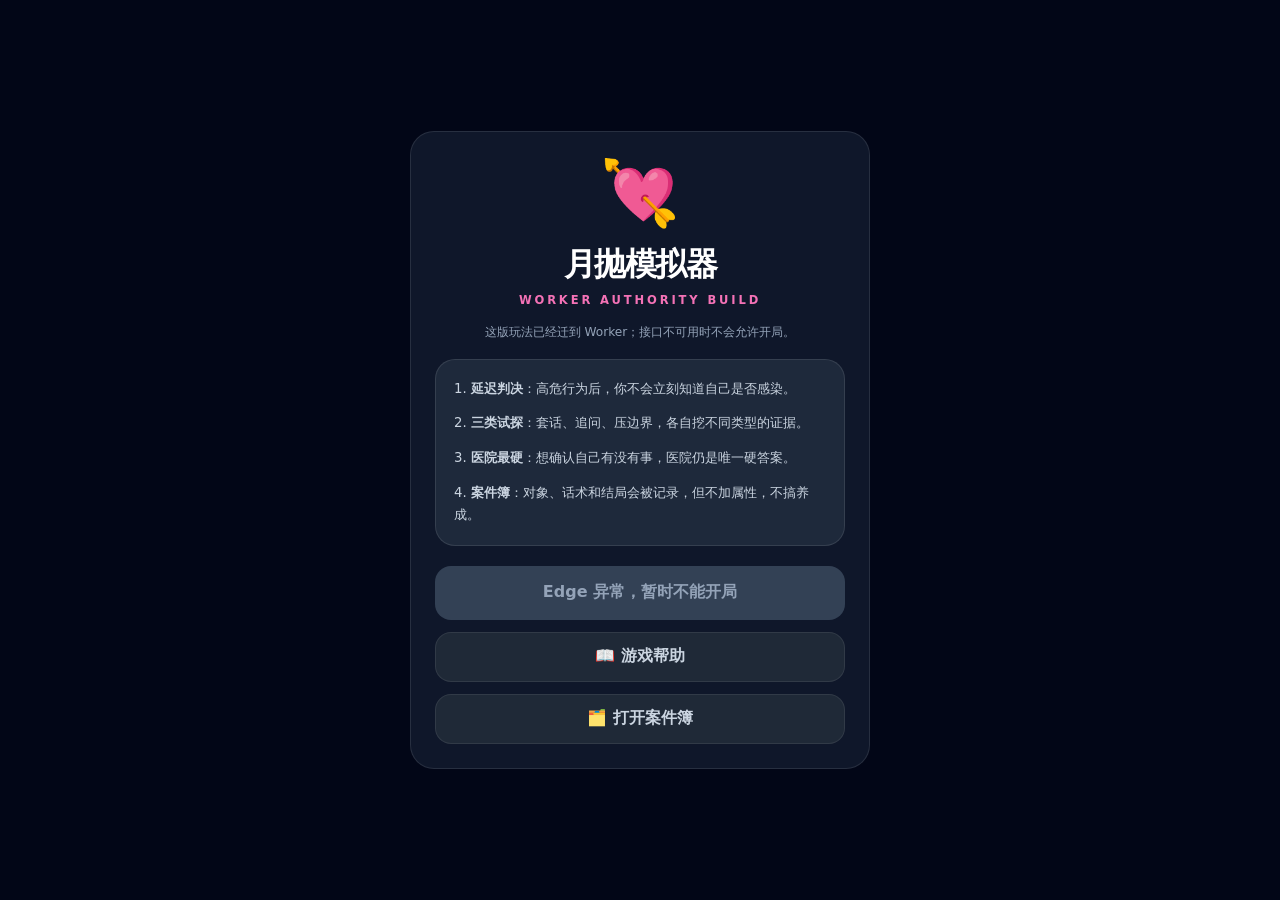
==== commit cae52d81: "feat: move gameplay authority to worker" ====
--- a/index.html
+++ b/index.html
@@ -20,7 +20,7 @@
                         <span class="turn-chip__label">回合</span>
                         <strong id="turn-count" class="turn-chip__value">01</strong>
                     </div>
-                    <div id="build-chip" class="build-chip">静态模式</div>
+                    <div id="build-chip" class="build-chip">Edge 检查中</div>
                 </div>
             </header>
 
@@ -43,7 +43,7 @@
                     <div class="meter-track">
                         <div id="anxiety-bar" class="meter-fill meter-fill--anxiety"></div>
                     </div>
-                    <p id="panic-warning" class="panic-warning" hidden>⚠️ 恐慌状态：视线模糊，无法看清细节</p>
+                    <p id="panic-warning" class="panic-warning" hidden>⚠️ 恐慌状态：你会听见很多话，但抓不住真正有用的细节。</p>
                 </div>
 
                 <div class="quick-actions">
@@ -62,7 +62,7 @@
                             <span class="hospital-card__icon">🏥</span>
                             <span class="hospital-card__copy">
                                 <strong>去医院检查</strong>
-                                <span>压抑值 +10 / 清空压力</span>
+                                <span>压抑值 +10 / 压力清零</span>
                             </span>
                         </button>
                     </div>
@@ -76,36 +76,55 @@
                         <span id="partner-status" class="partner-status" hidden>⚠️</span>
                     </div>
                     <h2 class="partner-title">潜在伴侣</h2>
+                    <p id="scene-label" class="partner-scene">场景：-</p>
                     <p id="flirt-text" class="partner-quote">"..."</p>
                 </div>
 
                 <div id="tags-container" class="tags-grid" aria-live="polite"></div>
 
                 <div class="action-stack">
-                    <button id="btn-chat" class="button button--chat" type="button" data-action="chat">
+                    <button id="btn-chat" class="button button--chat" type="button">
                         <span>💬</span>
-                        <span>试探 / 聊天</span>
-                        <span class="button-note">压抑值+3</span>
+                        <span id="chat-button-label">试探 / 聊天</span>
+                        <span id="chat-button-note" class="button-note">还剩 2 次</span>
                     </button>
+
+                    <div id="chat-panel" class="chat-panel" hidden>
+                        <div class="chat-panel__hint">从一个角度切进去，别把人一次问死。</div>
+                        <div class="chat-panel__grid">
+                            <button id="chat-smalltalk-btn" class="chat-option" type="button" data-question-type="smalltalk">
+                                <strong>套话</strong>
+                                <span>聊生活细节</span>
+                            </button>
+                            <button id="chat-probe-btn" class="chat-option" type="button" data-question-type="probe">
+                                <strong>追问</strong>
+                                <span>逼时间线</span>
+                            </button>
+                            <button id="chat-boundary-btn" class="chat-option" type="button" data-question-type="boundary">
+                                <strong>压边界</strong>
+                                <span>看底线态度</span>
+                            </button>
+                        </div>
+                    </div>
 
                     <div class="action-divider"></div>
 
                     <div class="action-grid">
                         <button id="btn-oral-condom" class="button action-button action-button--mild" type="button" data-action="oral_condom">
                             <span>🍬 戴套口交</span>
-                            <small>收益极低 | 压力 +2</small>
+                            <small>低收益 | 很稳</small>
                         </button>
                         <button id="btn-sex-condom" class="button action-button action-button--safe" type="button" data-action="sex_condom">
                             <span>🛡️ 戴套性交</span>
-                            <small>收益一般 | 压力 +5</small>
+                            <small>主力释放 | 稳定</small>
                         </button>
                         <button id="btn-oral-raw" class="button action-button action-button--risk" type="button" data-action="oral_raw">
                             <span>🍭 无套口交</span>
-                            <small>收益中等 | 压力 +15</small>
+                            <small>中收益 | 风险抬头</small>
                         </button>
                         <button id="btn-sex-raw" class="button action-button action-button--danger" type="button" data-action="sex_raw">
                             <span>🔥 无套性交</span>
-                            <small>收益较高 | 压力 +30</small>
+                            <small>高收益 | 最大赌局</small>
                         </button>
                     </div>
 
@@ -123,21 +142,22 @@
             <div class="modal-head">
                 <div class="modal-emoji">💘</div>
                 <h1 class="modal-title">月抛模拟器</h1>
-                <p class="modal-kicker">Panic Edition</p>
-                <p id="runtime-note" class="runtime-note">Pages 可独立运行；Worker 只保留最小边界，后续可直接接 AI。</p>
+                <p class="modal-kicker">Worker Authority Build</p>
+                <p id="runtime-note" class="runtime-note">正在检查 Edge 运行时。如果 Worker 掉线，这版不会允许开局。</p>
             </div>
 
             <div class="intro-copy">
                 <div class="info-card">
                     <p>1. <b>延迟判决</b>：高危行为后，你不会立刻知道自己是否感染。</p>
-                    <p>2. <b>心理压力</b>：无套或危险行为会积累焦虑，压力过高会让你看不清细节。</p>
-                    <p>3. <b>去医院</b>：确认自己是否安全的唯一可靠办法，但代价很高。</p>
-                    <p>4. <b>目标</b>：把压抑值降到 0，同时保持身体健康。</p>
+                    <p>2. <b>三类试探</b>：套话、追问、压边界，各自挖不同类型的证据。</p>
+                    <p>3. <b>医院最硬</b>：想确认自己有没有事，医院仍是唯一硬答案。</p>
+                    <p>4. <b>案件簿</b>：对象、话术和结局会被记录，但不加属性，不搞养成。</p>
                 </div>
 
                 <div class="modal-actions">
-                    <button id="start-game-btn" class="button button--primary" type="button">开始月抛</button>
+                    <button id="start-game-btn" class="button button--primary" type="button" disabled>连接 Edge 后开始</button>
                     <button id="open-help-btn" class="button button--secondary" type="button">📖 游戏帮助</button>
+                    <button id="open-casebook-btn" class="button button--secondary" type="button">🗂️ 打开案件簿</button>
                 </div>
             </div>
         </div>
@@ -154,8 +174,8 @@
                 <section class="help-section help-section--success">
                     <h3>🏆 胜利条件</h3>
                     <ul class="help-list">
-                        <li><b>压抑值归零</b>：通过约会行为释放全部生理压抑。</li>
-                        <li><b>且未被感染</b>：通关结算时身体必须健康；带病清零仍然算失败。</li>
+                        <li><b>压抑值归零</b>：通过行为释放全部生理压抑。</li>
+                        <li><b>且未被感染</b>：通关时身体必须健康；带病清零仍算失败。</li>
                     </ul>
                 </section>
 
@@ -164,30 +184,69 @@
                     <ul class="help-list">
                         <li><b>欲火焚身</b>：压抑值达到 100%。</li>
                         <li><b>精神崩溃</b>：心理压力达到 100%。</li>
-                        <li><b>确诊感染</b>：医院检查阳性，或某次行为直接中招。</li>
-                        <li><b>糟糕的胜利</b>：压抑值清零，但结算时发现已感染。</li>
+                        <li><b>确诊感染</b>：医院检查阳性，或最终结算时揭晓已中招。</li>
                     </ul>
                 </section>
 
                 <section class="help-section help-section--violet">
-                    <h3>🧠 核心机制：延迟判决</h3>
+                    <h3>🕵️ 三类试探</h3>
                     <div class="help-note">
-                        <p>高危行为后，游戏不会立刻告诉你结果。</p>
-                        <p>只有去医院检查，或者最终通关/失败结算时，才会揭晓感染与否。</p>
+                        <p><b>套话</b>：摸生活细节，看他是不是很会包装自己。</p>
+                        <p><b>追问</b>：问检测、问时间线，专抓说辞矛盾。</p>
+                        <p><b>压边界</b>：看他对套、口、插入和防护到底什么态度。</p>
                     </div>
                 </section>
 
                 <section class="help-section help-section--sky">
                     <h3>📊 数值系统</h3>
                     <div class="info-card">
-                        <p><b>🔥 生理压抑</b>：会随时间上涨，通过行为释放；去医院会大幅增加。</p>
-                        <p><b>🧠 心理压力</b>：高危行为会明显增加；过高时进入恐慌状态，看不清对方标签。</p>
+                        <p><b>🔥 生理压抑</b>：会随时间上涨，安全行为现在也有存在价值。</p>
+                        <p><b>🧠 心理压力</b>：上头后不会随机遮标签，但你会更难听懂重点。</p>
                     </div>
                 </section>
             </div>
 
             <div class="help-footer">
                 <button class="button button--secondary" type="button" data-close-help>知道了</button>
+            </div>
+        </div>
+    </section>
+
+    <section id="casebook-modal" class="modal" hidden>
+        <div class="modal-panel help-panel casebook-panel">
+            <div class="help-header">
+                <h2>案件簿</h2>
+                <button class="icon-button" type="button" data-close-casebook>&times;</button>
+            </div>
+
+            <div class="help-body custom-scroll">
+                <div id="casebook-summary" class="info-card"></div>
+                <div class="casebook-sections">
+                    <section class="casebook-section">
+                        <h3>已见人格</h3>
+                        <div id="casebook-personas" class="casebook-list"></div>
+                    </section>
+                    <section class="casebook-section">
+                        <h3>已见话术</h3>
+                        <div id="casebook-lieTypes" class="casebook-list"></div>
+                    </section>
+                    <section class="casebook-section">
+                        <h3>已达成结局</h3>
+                        <div id="casebook-endings" class="casebook-list"></div>
+                    </section>
+                    <section class="casebook-section">
+                        <h3>已确认病原</h3>
+                        <div id="casebook-diseases" class="casebook-list"></div>
+                    </section>
+                    <section class="casebook-section">
+                        <h3>已得称号</h3>
+                        <div id="casebook-titles" class="casebook-list"></div>
+                    </section>
+                </div>
+            </div>
+
+            <div class="help-footer">
+                <button class="button button--secondary" type="button" data-close-casebook>收起案件簿</button>
             </div>
         </div>
     </section>
@@ -204,6 +263,8 @@
                 <div id="disease-report" class="disease-card" hidden>
                     <p id="disease-content"></p>
                 </div>
+                <div id="critical-reason" class="info-card critical-card" hidden></div>
+                <div id="unlock-card" class="info-card unlock-card" hidden></div>
             </div>
 
             <details id="history-container" class="history-panel" hidden open>
@@ -217,6 +278,7 @@
             <div class="feedback-actions">
                 <button id="next-btn" class="button button--primary" type="button">继续</button>
                 <button id="restart-btn" class="button button--secondary" type="button" hidden>返回首页</button>
+                <button id="open-casebook-feedback-btn" class="button button--secondary" type="button" hidden>🗂️ 查看案件簿</button>
             </div>
         </div>
     </section>
--- a/assets/game.css
+++ b/assets/game.css
@@ -1,19 +1,18 @@
 :root {
     color-scheme: dark;
     --bg: #020617;
-    --panel: rgba(15, 23, 42, 0.97);
-    --panel-strong: #111827;
-    --panel-soft: rgba(30, 41, 59, 0.92);
+    --panel: #111827;
+    --panel-strong: #0f172a;
+    --panel-soft: #1e293b;
     --text: #e2e8f0;
     --muted: #94a3b8;
-    --line: rgba(255, 255, 255, 0.08);
-    --line-strong: rgba(255, 255, 255, 0.14);
+    --line: rgba(255, 255, 255, 0.1);
+    --line-strong: rgba(255, 255, 255, 0.16);
     --rose: #fb7185;
     --amber: #f59e0b;
     --emerald: #34d399;
     --violet: #8b5cf6;
     --sky: #38bdf8;
-    --shadow: 0 14px 36px rgba(2, 6, 23, 0.24);
 }
 
 *,
@@ -35,10 +34,7 @@
     margin: 0;
     font-family: "PingFang SC", "Hiragino Sans GB", "Microsoft YaHei", "Noto Sans SC", system-ui, sans-serif;
     color: var(--text);
-    background:
-        radial-gradient(circle at top left, rgba(190, 24, 93, 0.14), transparent 34%),
-        radial-gradient(circle at top right, rgba(59, 130, 246, 0.12), transparent 30%),
-        linear-gradient(180deg, #020617 0%, #0f172a 100%);
+    background: var(--bg);
     overflow-x: hidden;
 }
 
@@ -56,11 +52,10 @@
     min-height: 820px;
     display: flex;
     flex-direction: column;
-    border-radius: 30px;
+    border-radius: 24px;
     overflow: hidden;
     background: var(--panel);
     border: 1px solid var(--line);
-    box-shadow: var(--shadow);
 }
 
 .panel-header {
@@ -68,9 +63,9 @@
     justify-content: space-between;
     gap: 16px;
     align-items: center;
-    padding: 24px;
+    padding: 22px;
     border-bottom: 1px solid var(--line);
-    background: rgba(15, 23, 42, 0.88);
+    background: #0b1220;
 }
 
 .panel-brand {
@@ -112,7 +107,7 @@
 .build-chip {
     padding: 8px 12px;
     border-radius: 999px;
-    background: rgba(51, 65, 85, 0.96);
+    background: #334155;
     border: 1px solid var(--line);
     color: #cbd5e1;
     font-size: 0.72rem;
@@ -124,7 +119,7 @@
     min-width: 74px;
     padding: 8px 12px;
     border-radius: 18px;
-    background: rgba(15, 23, 42, 0.96);
+    background: #0f172a;
     border: 1px solid var(--line);
     text-align: right;
 }
@@ -148,8 +143,8 @@
 }
 
 .stats-panel {
-    padding: 18px 24px;
-    background: rgba(15, 23, 42, 0.74);
+    padding: 16px 22px;
+    background: #0f172a;
     border-bottom: 1px solid var(--line);
 }
 
@@ -190,7 +185,7 @@
     height: 10px;
     padding: 2px;
     border-radius: 999px;
-    background: rgba(2, 6, 23, 0.8);
+    background: #020617;
     border: 1px solid rgba(255, 255, 255, 0.04);
 }
 
@@ -213,8 +208,8 @@
     margin: 6px 0 0;
     padding: 10px 12px;
     border-radius: 14px;
-    background: rgba(91, 33, 182, 0.16);
-    border: 1px solid rgba(167, 139, 250, 0.16);
+    background: #25163f;
+    border: 1px solid rgba(167, 139, 250, 0.22);
     color: #ddd6fe;
     text-align: center;
     font-size: 0.72rem;
@@ -278,7 +273,7 @@
     inset: 0;
     display: grid;
     place-items: center;
-    background: rgba(2, 132, 199, 0.92);
+    background: #0369a1;
     color: #fff;
     opacity: 0;
     border: 0;
@@ -299,7 +294,7 @@
     justify-content: center;
     gap: 12px;
     padding: 14px;
-    background: rgba(91, 33, 182, 0.18);
+    background: #2f1f4e;
     color: var(--text);
     border: 0;
     cursor: pointer;
@@ -308,7 +303,7 @@
 }
 
 .hospital-card__button:hover {
-    background: rgba(91, 33, 182, 0.28);
+    background: #3c2862;
 }
 
 .hospital-card__icon {
@@ -334,12 +329,12 @@
     flex: 1;
     display: flex;
     flex-direction: column;
-    padding: 24px;
+    padding: 22px;
     min-height: 0;
 }
 
 .game-body.panic-mode {
-    background: linear-gradient(180deg, rgba(76, 29, 149, 0.08) 0%, transparent 30%);
+    background: #151c31;
 }
 
 .partner-card {
@@ -356,8 +351,8 @@
     display: grid;
     place-items: center;
     border-radius: 50%;
-    background: linear-gradient(145deg, rgba(51, 65, 85, 0.92), rgba(15, 23, 42, 0.98));
-    border: 2px solid rgba(148, 163, 184, 0.26);
+    background: #1f2937;
+    border: 1px solid rgba(148, 163, 184, 0.26);
 }
 
 .avatar-emoji {
@@ -385,6 +380,15 @@
     font-weight: 800;
 }
 
+.partner-scene {
+    margin: 8px 0 0;
+    color: #7dd3fc;
+    font-size: 0.72rem;
+    font-weight: 800;
+    letter-spacing: 0.08em;
+    text-transform: uppercase;
+}
+
 .partner-quote {
     margin: 10px 0 0;
     color: rgba(253, 164, 175, 0.92);
@@ -491,10 +495,66 @@
 .button--chat {
     min-height: 52px;
     margin-bottom: 12px;
-    background: rgba(49, 46, 129, 0.34);
-    border: 1px solid rgba(99, 102, 241, 0.24);
+    background: #2d346a;
+    border: 1px solid rgba(99, 102, 241, 0.34);
     color: #c7d2fe;
     font-weight: 800;
+}
+
+.chat-panel {
+    margin-bottom: 12px;
+    padding: 14px;
+    border-radius: 18px;
+    background: #111827;
+    border: 1px solid var(--line);
+}
+
+.chat-panel__hint {
+    margin-bottom: 10px;
+    color: var(--muted);
+    font-size: 0.72rem;
+    line-height: 1.5;
+}
+
+.chat-panel__grid {
+    display: grid;
+    gap: 8px;
+}
+
+.chat-option {
+    width: 100%;
+    display: grid;
+    gap: 2px;
+    padding: 12px 14px;
+    border-radius: 14px;
+    border: 1px solid var(--line);
+    background: #1e293b;
+    color: #e2e8f0;
+    text-align: left;
+    cursor: pointer;
+    transition: background-color 120ms ease, border-color 120ms ease;
+    font: inherit;
+}
+
+.chat-option strong {
+    font-size: 0.8rem;
+    font-weight: 900;
+}
+
+.chat-option span {
+    color: var(--muted);
+    font-size: 0.68rem;
+    line-height: 1.45;
+}
+
+.chat-option:hover:not(:disabled) {
+    background: #243042;
+    border-color: var(--line-strong);
+}
+
+.chat-option:disabled {
+    opacity: 0.5;
+    cursor: not-allowed;
 }
 
 .button-note {
@@ -535,26 +595,26 @@
 }
 
 .action-button--safe {
-    background: rgba(6, 95, 70, 0.32);
+    background: #0f513d;
     color: #ecfdf5;
     border-color: rgba(16, 185, 129, 0.2);
 }
 
 .action-button--mild {
-    background: rgba(51, 65, 85, 0.9);
+    background: #334155;
     color: #cbd5e1;
 }
 
 .action-button--risk {
-    background: rgba(120, 53, 15, 0.34);
+    background: #78350f;
     color: #fef3c7;
-    border-color: rgba(245, 158, 11, 0.12);
+    border-color: rgba(245, 158, 11, 0.2);
 }
 
 .action-button--danger {
-    background: rgba(136, 19, 55, 0.4);
+    background: #881337;
     color: #ffe4e6;
-    border-color: rgba(244, 63, 94, 0.2);
+    border-color: rgba(244, 63, 94, 0.28);
 }
 
 .action-button.is-disabled,
@@ -568,7 +628,7 @@
     display: grid;
     place-items: center;
     border-radius: inherit;
-    background: rgba(2, 6, 23, 0.74);
+    background: #020617;
     color: #fb7185;
     font-size: 0.68rem;
     font-weight: 900;
@@ -598,7 +658,7 @@
     display: grid;
     place-items: center;
     padding: 24px;
-    background: rgba(2, 6, 23, 0.82);
+    background: #020617;
 }
 
 .modal-panel {
@@ -607,10 +667,9 @@
     overflow: hidden;
     display: flex;
     flex-direction: column;
-    border-radius: 28px;
+    border-radius: 24px;
     background: var(--panel-strong);
     border: 1px solid var(--line);
-    box-shadow: var(--shadow);
 }
 
 .modal-panel--tall {
@@ -660,7 +719,7 @@
 .info-card {
     padding: 18px;
     border-radius: 20px;
-    background: rgba(30, 41, 59, 0.72);
+    background: #1e293b;
     border: 1px solid var(--line);
     color: #cbd5e1;
     font-size: 0.83rem;
@@ -688,9 +747,14 @@
     font-weight: 900;
 }
 
+.button--primary:disabled {
+    background: #334155;
+    color: #94a3b8;
+}
+
 .button--secondary {
     min-height: 50px;
-    background: rgba(30, 41, 59, 0.96);
+    background: #1f2937;
     color: #cbd5e1;
     border: 1px solid rgba(255, 255, 255, 0.08);
     font-weight: 800;
@@ -708,7 +772,7 @@
     gap: 12px;
     padding: 20px 24px;
     border-bottom: 1px solid var(--line);
-    background: rgba(30, 41, 59, 0.72);
+    background: #182132;
 }
 
 .help-header h2,
@@ -723,7 +787,7 @@
     height: 40px;
     border-radius: 999px;
     border: 0;
-    background: rgba(255, 255, 255, 0.04);
+    background: #1f2937;
     color: #cbd5e1;
     cursor: pointer;
     font: inherit;
@@ -775,7 +839,7 @@
 .help-note {
     padding: 14px 16px;
     border-radius: 18px;
-    background: rgba(91, 33, 182, 0.14);
+    background: #26173f;
     border: 1px solid rgba(139, 92, 246, 0.14);
     color: #ddd6fe;
     font-size: 0.8rem;
@@ -792,7 +856,7 @@
 .feedback-actions {
     padding: 16px 24px 24px;
     border-top: 1px solid var(--line);
-    background: rgba(15, 23, 42, 0.96);
+    background: #0f172a;
 }
 
 .feedback-actions {
@@ -801,7 +865,8 @@
 }
 
 .feedback-panel {
-    width: min(100%, 460px);
+    width: min(100%, 760px);
+    max-height: min(92vh, 920px);
 }
 
 .feedback-head {
@@ -837,18 +902,71 @@
 
 .feedback-card {
     padding: 18px;
-    background: rgba(30, 41, 59, 0.78);
+    background: #1e293b;
     color: #cbd5e1;
     font-size: 0.92rem;
     line-height: 1.7;
 }
 
+.feedback-line {
+    margin: 0;
+}
+
+.feedback-line + .feedback-line {
+    margin-top: 10px;
+}
+
+.feedback-line--success {
+    color: #6ee7b7;
+    font-weight: 800;
+}
+
+.feedback-line--danger {
+    color: #fecdd3;
+    font-weight: 800;
+}
+
+.feedback-line--warning {
+    color: #e9d5ff;
+    font-weight: 700;
+}
+
+.feedback-line--muted {
+    color: var(--muted);
+    font-size: 0.82rem;
+}
+
 .disease-card {
     margin-top: 16px;
     padding: 16px;
-    background: rgba(76, 5, 25, 0.28);
+    background: #3f1222;
     color: #fecdd3;
     font-size: 0.82rem;
+}
+
+.critical-card {
+    margin-top: 16px;
+    background: #182132;
+    color: #e2e8f0;
+    font-size: 0.78rem;
+}
+
+.unlock-card {
+    margin-top: 16px;
+    display: flex;
+    flex-wrap: wrap;
+    gap: 8px;
+    align-items: center;
+    background: #0f172a;
+}
+
+.unlock-card__title {
+    width: 100%;
+    color: #fcd34d;
+    font-size: 0.72rem;
+    font-weight: 900;
+    letter-spacing: 0.12em;
+    text-transform: uppercase;
 }
 
 .feedback-copy {
@@ -858,9 +976,11 @@
 .history-panel {
     margin-top: 16px;
     border-radius: 22px;
-    background: rgba(15, 23, 42, 0.48);
+    background: #111827;
     border: 1px solid var(--line);
     overflow: hidden;
+    margin-left: 24px;
+    margin-right: 24px;
 }
 
 .history-toggle {
@@ -899,18 +1019,18 @@
 }
 
 .history-list {
-    max-height: 280px;
+    max-height: min(52vh, 560px);
     overflow-y: auto;
-    padding: 16px 18px 18px;
+    padding: 18px 20px 20px;
 }
 
 .history-entry {
     display: flex;
     gap: 12px;
     align-items: flex-start;
-    padding: 14px;
+    padding: 16px;
     border-radius: 18px;
-    background: rgba(30, 41, 59, 0.54);
+    background: #1e293b;
     border: 1px solid var(--line);
 }
 
@@ -926,7 +1046,7 @@
     display: grid;
     place-items: center;
     border-radius: 999px;
-    background: rgba(15, 23, 42, 0.95);
+    background: #0f172a;
     border: 1px solid var(--line);
     font-size: 1.5rem;
 }
@@ -943,6 +1063,20 @@
     min-width: 0;
 }
 
+.history-copy,
+.history-outcome {
+    padding-top: 2px;
+}
+
+.history-scene {
+    margin-bottom: 8px;
+    color: #7dd3fc;
+    font-size: 0.64rem;
+    font-weight: 800;
+    letter-spacing: 0.12em;
+    text-transform: uppercase;
+}
+
 .history-tags {
     display: flex;
     flex-wrap: wrap;
@@ -954,7 +1088,7 @@
     align-items: center;
     padding: 4px 8px;
     border-radius: 999px;
-    background: rgba(51, 65, 85, 0.88);
+    background: #334155;
     color: #cbd5e1;
     font-size: 0.68rem;
     font-weight: 700;
@@ -963,6 +1097,10 @@
 .history-subline {
     margin-top: 8px;
     font-size: 0.72rem;
+}
+
+.history-subline--reason {
+    color: var(--muted);
 }
 
 .history-disease {
@@ -987,27 +1125,27 @@
 }
 
 .history-outcome--infected {
-    background: rgba(127, 29, 29, 0.34);
+    background: #4c1d1d;
     color: #fb7185;
 }
 
 .history-outcome--escape {
-    background: rgba(120, 53, 15, 0.28);
+    background: #4b3412;
     color: #fbbf24;
 }
 
 .history-outcome--leave {
-    background: rgba(6, 78, 59, 0.26);
+    background: #123b31;
     color: #6ee7b7;
 }
 
 .history-outcome--enjoy {
-    background: rgba(30, 64, 175, 0.26);
+    background: #173a73;
     color: #93c5fd;
 }
 
 .history-outcome--miss {
-    background: rgba(51, 65, 85, 0.82);
+    background: #334155;
     color: #cbd5e1;
 }
 
@@ -1015,7 +1153,7 @@
     margin-top: 18px;
     padding: 14px;
     border-radius: 18px;
-    background: rgba(2, 6, 23, 0.42);
+    background: #0b1220;
     border: 1px solid var(--line);
 }
 
@@ -1053,7 +1191,7 @@
     padding: 8px 10px;
     border-bottom: 0;
     border-radius: 14px;
-    background: rgba(127, 29, 29, 0.25);
+    background: #4b1320;
     color: #fb7185;
 }
 
@@ -1095,6 +1233,50 @@
     font-style: italic;
 }
 
+.casebook-panel .info-card p + p {
+    margin-top: 8px;
+}
+
+.casebook-sections {
+    margin-top: 20px;
+}
+
+.casebook-section + .casebook-section {
+    margin-top: 18px;
+}
+
+.casebook-section h3 {
+    margin: 0 0 10px;
+    color: #f8fafc;
+    font-size: 0.78rem;
+    font-weight: 900;
+    letter-spacing: 0.1em;
+    text-transform: uppercase;
+}
+
+.casebook-list {
+    display: flex;
+    flex-wrap: wrap;
+    gap: 8px;
+}
+
+.casebook-chip {
+    display: inline-flex;
+    align-items: center;
+    padding: 6px 10px;
+    border-radius: 999px;
+    background: #1e293b;
+    border: 1px solid var(--line);
+    color: #cbd5e1;
+    font-size: 0.72rem;
+    font-weight: 700;
+}
+
+.casebook-empty {
+    color: var(--muted);
+    font-size: 0.74rem;
+}
+
 .custom-scroll,
 .help-body,
 .history-list {
@@ -1119,20 +1301,23 @@
     .status-card__action {
         position: static;
         inset: auto;
-        min-height: 44px;
+        min-height: 36px;
         opacity: 1;
         border-top: 1px solid var(--line);
+        font-size: 0.72rem;
     }
 }
 
 @media (max-width: 640px) {
     .app-shell {
-        padding: 16px;
+        align-items: flex-start;
+        justify-content: flex-start;
+        padding: 10px;
     }
 
     .game-panel {
-        min-height: 100vh;
-        border-radius: 24px;
+        min-height: auto;
+        border-radius: 18px;
     }
 
     .panel-header,
@@ -1144,27 +1329,231 @@
     .help-header,
     .help-body,
     .help-footer {
-        padding-left: 18px;
-        padding-right: 18px;
+        padding-left: 14px;
+        padding-right: 14px;
     }
 
     .history-toggle,
     .history-list {
-        padding-left: 18px;
-        padding-right: 18px;
+        padding-left: 14px;
+        padding-right: 14px;
+    }
+
+    .history-panel {
+        margin-left: 14px;
+        margin-right: 14px;
     }
 
     .panel-header {
-        padding-top: 18px;
-        padding-bottom: 18px;
+        gap: 10px;
+        padding-top: 10px;
+        padding-bottom: 10px;
     }
 
     .panel-meta {
+        gap: 3px;
+    }
+
+    .panel-brand h1 {
+        font-size: 1.12rem;
+    }
+
+    .brand-eyebrow {
+        margin-bottom: 2px;
+        font-size: 0.52rem;
+        letter-spacing: 0.12em;
+    }
+
+    .build-chip,
+    .turn-chip {
+        padding: 5px 8px;
+    }
+
+    .turn-chip {
+        min-width: 62px;
+    }
+
+    .turn-chip__label {
+        font-size: 0.56rem;
+    }
+
+    .turn-chip__value {
+        font-size: 0.82rem;
+    }
+
+    .stats-panel {
+        padding-top: 10px;
+        padding-bottom: 10px;
+    }
+
+    .meter-block + .meter-block {
+        margin-top: 8px;
+    }
+
+    .meter-head {
+        margin-bottom: 3px;
+        font-size: 0.68rem;
+    }
+
+    .meter-track {
+        height: 7px;
+    }
+
+    .panic-warning {
+        padding: 6px 8px;
+        font-size: 0.62rem;
+    }
+
+    .quick-actions {
+        grid-template-columns: repeat(2, minmax(0, 1fr));
         gap: 6px;
-    }
-
-    .quick-actions,
-    .action-grid,
+        margin-top: 10px;
+    }
+
+    .status-card__body,
+    .hospital-card__button {
+        min-height: 52px;
+    }
+
+    .status-card__body {
+        padding: 8px 10px;
+    }
+
+    .status-label {
+        font-size: 0.56rem;
+    }
+
+    .status-value {
+        font-size: 0.76rem;
+    }
+
+    .hospital-card__button {
+        gap: 6px;
+        padding: 8px 10px;
+    }
+
+    .hospital-card__icon {
+        font-size: 0.95rem;
+    }
+
+    .hospital-card__copy strong {
+        font-size: 0.56rem;
+        letter-spacing: 0.04em;
+    }
+
+    .hospital-card__copy span {
+        margin-top: 2px;
+        font-size: 0.56rem;
+        line-height: 1.2;
+    }
+
+    .game-body {
+        padding-top: 12px;
+        padding-bottom: 12px;
+    }
+
+    .partner-card {
+        margin-bottom: 10px;
+    }
+
+    .avatar-frame {
+        width: 60px;
+        height: 60px;
+        margin-bottom: 8px;
+    }
+
+    .avatar-emoji {
+        font-size: 1.9rem;
+    }
+
+    .partner-title {
+        font-size: 0.88rem;
+    }
+
+    .partner-scene {
+        margin-top: 4px;
+        font-size: 0.58rem;
+    }
+
+    .partner-quote {
+        margin-top: 4px;
+        font-size: 0.64rem;
+        line-height: 1.35;
+    }
+
+    .tags-grid {
+        gap: 6px;
+        min-height: 40px;
+        margin-bottom: 10px;
+    }
+
+    .tag {
+        padding: 6px 8px;
+        border-radius: 12px;
+        font-size: 0.64rem;
+        line-height: 1.2;
+    }
+
+    .button--chat {
+        min-height: 40px;
+        margin-bottom: 8px;
+        font-size: 0.7rem;
+    }
+
+    .chat-panel {
+        margin-bottom: 8px;
+        padding: 10px;
+    }
+
+    .chat-panel__hint {
+        margin-bottom: 8px;
+        font-size: 0.62rem;
+    }
+
+    .chat-option {
+        padding: 10px;
+    }
+
+    .chat-option strong {
+        font-size: 0.72rem;
+    }
+
+    .chat-option span {
+        font-size: 0.58rem;
+    }
+
+    .button-note {
+        margin-left: 4px;
+        font-size: 0.52rem;
+    }
+
+    .action-divider {
+        margin: 6px 0;
+    }
+
+    .action-grid {
+        grid-template-columns: repeat(2, minmax(0, 1fr));
+        gap: 6px;
+    }
+
+    .action-button {
+        min-height: 60px;
+        padding: 8px 6px;
+        font-size: 0.68rem;
+        line-height: 1.2;
+    }
+
+    .action-button small {
+        margin-top: 2px;
+        font-size: 0.52rem;
+    }
+
+    .button--ghost {
+        min-height: 38px;
+        margin-top: 8px;
+        font-size: 0.68rem;
+    }
+
     .feedback-actions {
         grid-template-columns: 1fr;
     }
@@ -1175,6 +1564,37 @@
 
     .history-outcome {
         align-self: flex-start;
+    }
+
+    .casebook-chip {
+        font-size: 0.66rem;
+    }
+}
+
+@media (min-width: 900px) {
+    .feedback-panel {
+        width: min(100%, 860px);
+    }
+
+    .history-list {
+        max-height: min(58vh, 640px);
+    }
+
+    .history-entry {
+        gap: 16px;
+    }
+
+    .history-tags {
+        gap: 8px;
+    }
+
+    .history-tag {
+        font-size: 0.72rem;
+    }
+
+    .history-subline,
+    .history-outcome {
+        font-size: 0.78rem;
     }
 }
 
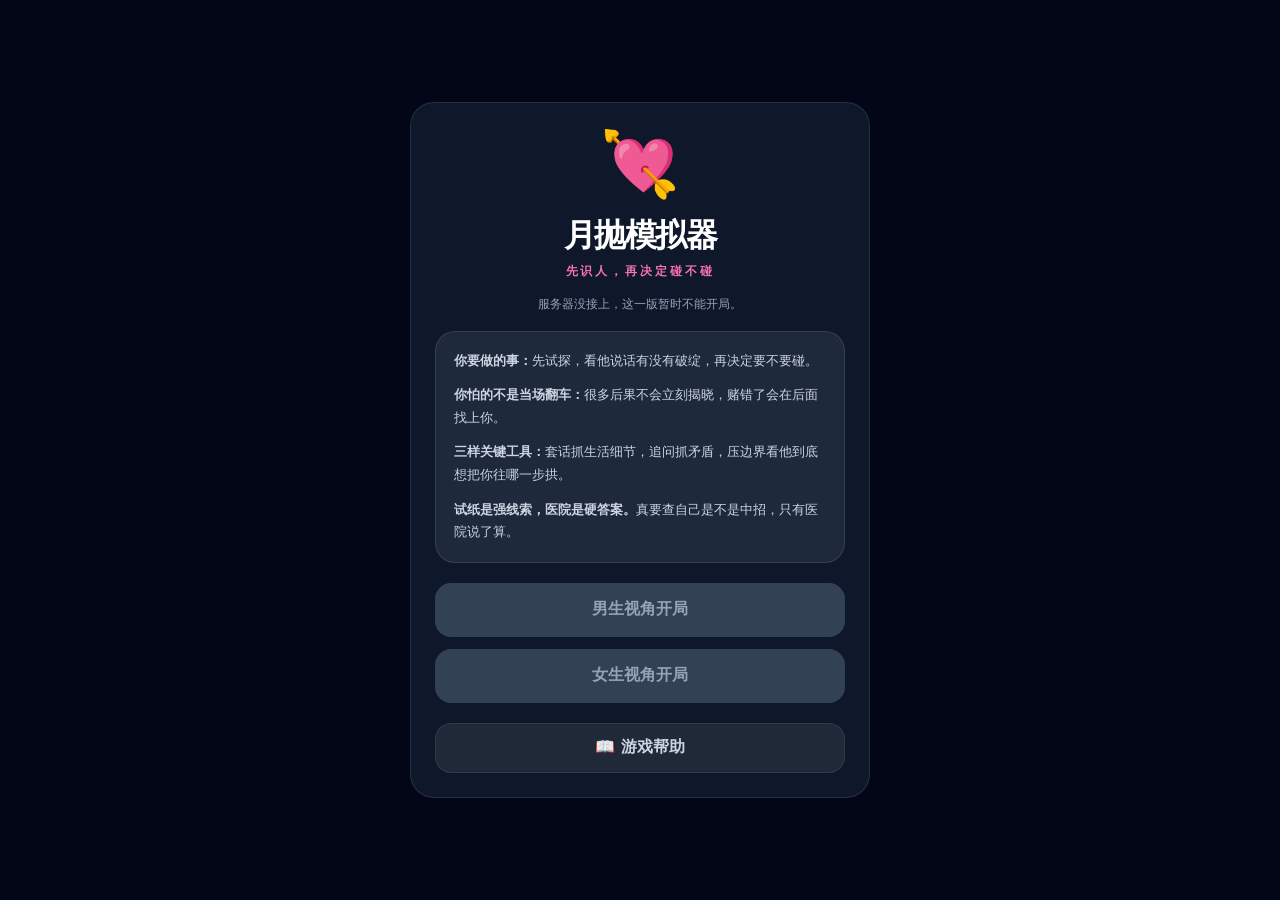
==== commit 582119a2: "feat: add dual-perspective player polish" ====
--- a/index.html
+++ b/index.html
@@ -12,15 +12,16 @@
         <main id="game-container" class="game-panel" hidden>
             <header class="panel-header">
                 <div class="panel-brand">
-                    <span class="brand-eyebrow">Panic Edition</span>
+                    <span class="brand-eyebrow">识人赌局</span>
                     <h1 class="brand-gradient">月抛模拟器</h1>
                 </div>
                 <div class="panel-meta">
+                    <div id="mode-chip" class="mode-chip">男生视角</div>
                     <div class="turn-chip">
                         <span class="turn-chip__label">回合</span>
                         <strong id="turn-count" class="turn-chip__value">01</strong>
                     </div>
-                    <div id="build-chip" class="build-chip">Edge 检查中</div>
+                    <div id="build-chip" class="build-chip">服务器检查中</div>
                 </div>
             </header>
 
@@ -70,68 +71,77 @@
             </section>
 
             <section id="game-content" class="game-body">
-                <div class="partner-card">
-                    <div class="avatar-frame">
-                        <span id="avatar-emoji" class="avatar-emoji">🌚</span>
-                        <span id="partner-status" class="partner-status" hidden>⚠️</span>
-                    </div>
-                    <h2 class="partner-title">潜在伴侣</h2>
-                    <p id="scene-label" class="partner-scene">场景：-</p>
-                    <p id="flirt-text" class="partner-quote">"..."</p>
-                </div>
-
-                <div id="tags-container" class="tags-grid" aria-live="polite"></div>
-
-                <div class="action-stack">
-                    <button id="btn-chat" class="button button--chat" type="button">
-                        <span>💬</span>
-                        <span id="chat-button-label">试探 / 聊天</span>
-                        <span id="chat-button-note" class="button-note">还剩 2 次</span>
-                    </button>
-
-                    <div id="chat-panel" class="chat-panel" hidden>
-                        <div class="chat-panel__hint">从一个角度切进去，别把人一次问死。</div>
-                        <div class="chat-panel__grid">
-                            <button id="chat-smalltalk-btn" class="chat-option" type="button" data-question-type="smalltalk">
-                                <strong>套话</strong>
-                                <span>聊生活细节</span>
+                <div id="game-scroll" class="game-scroll">
+                    <div class="partner-card">
+                        <div class="avatar-frame">
+                            <span id="avatar-emoji" class="avatar-emoji">🌚</span>
+                            <span id="partner-status" class="partner-status" hidden>⚠️</span>
+                        </div>
+                        <h2 class="partner-title">潜在伴侣</h2>
+                        <p id="scene-label" class="partner-scene">场景：-</p>
+                        <p id="flirt-text" class="partner-quote">"..."</p>
+                    </div>
+
+                    <div class="objective-card">
+                        <strong>这一轮你在干嘛</strong>
+                        <p>先试探，抓矛盾，再决定要不要碰。试纸给强线索，医院给硬答案。</p>
+                    </div>
+
+                    <div id="tags-container" class="tags-grid" aria-live="polite"></div>
+                </div>
+
+                <div class="game-actions">
+                    <div class="action-stack">
+                        <button id="btn-chat" class="button button--chat" type="button">
+                            <span>💬</span>
+                            <span id="chat-button-label">试探 / 聊天</span>
+                            <span id="chat-button-note" class="button-note">还剩 2 次</span>
+                        </button>
+
+                        <div id="chat-panel" class="chat-panel" hidden>
+                            <div class="chat-panel__hint">从一个角度切进去，别把人一次问死。</div>
+                            <div class="chat-panel__grid">
+                                <button id="chat-smalltalk-btn" class="chat-option" type="button" data-question-type="smalltalk">
+                                    <strong>套话</strong>
+                                    <span>聊生活细节</span>
+                                </button>
+                                <button id="chat-probe-btn" class="chat-option" type="button" data-question-type="probe">
+                                    <strong>追问</strong>
+                                    <span>逼时间线</span>
+                                </button>
+                                <button id="chat-boundary-btn" class="chat-option" type="button" data-question-type="boundary">
+                                    <strong>压边界</strong>
+                                    <span>看底线态度</span>
+                                </button>
+                            </div>
+                        </div>
+
+                        <div class="action-divider"></div>
+
+                        <div class="action-grid">
+                            <button id="btn-oral-condom" class="button action-button action-button--mild" type="button" data-action="oral_condom">
+                                <span>🍬 戴套口交</span>
+                                <small>低收益 | 很稳</small>
                             </button>
-                            <button id="chat-probe-btn" class="chat-option" type="button" data-question-type="probe">
-                                <strong>追问</strong>
-                                <span>逼时间线</span>
+                            <button id="btn-sex-condom" class="button action-button action-button--safe" type="button" data-action="sex_condom">
+                                <span>🛡️ 戴套做爱</span>
+                                <small>主力释放 | 稳定</small>
                             </button>
-                            <button id="chat-boundary-btn" class="chat-option" type="button" data-question-type="boundary">
-                                <strong>压边界</strong>
-                                <span>看底线态度</span>
+                            <button id="btn-oral-raw" class="button action-button action-button--risk" type="button" data-action="oral_raw">
+                                <span>🍭 无套口交</span>
+                                <small>中收益 | 风险抬头</small>
+                            </button>
+                            <button id="btn-sex-raw" class="button action-button action-button--danger" type="button" data-action="sex_raw">
+                                <span>🔥 无套做爱</span>
+                                <small>高收益 | 最大赌局</small>
                             </button>
                         </div>
-                    </div>
-
-                    <div class="action-divider"></div>
-
-                    <div class="action-grid">
-                        <button id="btn-oral-condom" class="button action-button action-button--mild" type="button" data-action="oral_condom">
-                            <span>🍬 戴套口交</span>
-                            <small>低收益 | 很稳</small>
+
+                        <button id="btn-refuse" class="button button--ghost" type="button" data-action="refuse">
+                            <span>👋</span>
+                            <span>换一个 (压抑值 +8)</span>
                         </button>
-                        <button id="btn-sex-condom" class="button action-button action-button--safe" type="button" data-action="sex_condom">
-                            <span>🛡️ 戴套性交</span>
-                            <small>主力释放 | 稳定</small>
-                        </button>
-                        <button id="btn-oral-raw" class="button action-button action-button--risk" type="button" data-action="oral_raw">
-                            <span>🍭 无套口交</span>
-                            <small>中收益 | 风险抬头</small>
-                        </button>
-                        <button id="btn-sex-raw" class="button action-button action-button--danger" type="button" data-action="sex_raw">
-                            <span>🔥 无套性交</span>
-                            <small>高收益 | 最大赌局</small>
-                        </button>
-                    </div>
-
-                    <button id="btn-refuse" class="button button--ghost" type="button" data-action="refuse">
-                        <span>👋</span>
-                        <span>换一个 (压抑值 +8)</span>
-                    </button>
+                    </div>
                 </div>
             </section>
         </main>
@@ -142,22 +152,25 @@
             <div class="modal-head">
                 <div class="modal-emoji">💘</div>
                 <h1 class="modal-title">月抛模拟器</h1>
-                <p class="modal-kicker">Worker Authority Build</p>
-                <p id="runtime-note" class="runtime-note">正在检查 Edge 运行时。如果 Worker 掉线，这版不会允许开局。</p>
+                <p class="modal-kicker">先识人，再决定碰不碰</p>
+                <p id="runtime-note" class="runtime-note">正在连服务器。没连上之前先别开局。</p>
             </div>
 
             <div class="intro-copy">
                 <div class="info-card">
-                    <p>1. <b>延迟判决</b>：高危行为后，你不会立刻知道自己是否感染。</p>
-                    <p>2. <b>三类试探</b>：套话、追问、压边界，各自挖不同类型的证据。</p>
-                    <p>3. <b>医院最硬</b>：想确认自己有没有事，医院仍是唯一硬答案。</p>
-                    <p>4. <b>案件簿</b>：对象、话术和结局会被记录，但不加属性，不搞养成。</p>
+                    <p><b>你要做的事：</b>先试探，看他说话有没有破绽，再决定要不要碰。</p>
+                    <p><b>你怕的不是当场翻车：</b>很多后果不会立刻揭晓，赌错了会在后面找上你。</p>
+                    <p><b>三样关键工具：</b>套话抓生活细节，追问抓矛盾，压边界看他到底想把你往哪一步拱。</p>
+                    <p><b>试纸是强线索，医院是硬答案。</b>真要查自己是不是中招，只有医院说了算。</p>
+                </div>
+
+                <div class="mode-actions">
+                    <button id="start-male-btn" class="button button--primary" type="button" data-mode="male" disabled>男生视角开局</button>
+                    <button id="start-female-btn" class="button button--primary button--primary-alt" type="button" data-mode="female" disabled>女生视角开局</button>
                 </div>
 
                 <div class="modal-actions">
-                    <button id="start-game-btn" class="button button--primary" type="button" disabled>连接 Edge 后开始</button>
                     <button id="open-help-btn" class="button button--secondary" type="button">📖 游戏帮助</button>
-                    <button id="open-casebook-btn" class="button button--secondary" type="button">🗂️ 打开案件簿</button>
                 </div>
             </div>
         </div>
@@ -207,6 +220,7 @@
             </div>
 
             <div class="help-footer">
+                <button id="open-casebook-help-btn" class="button button--secondary" type="button">🗂️ 查看案件簿</button>
                 <button class="button button--secondary" type="button" data-close-help>知道了</button>
             </div>
         </div>
@@ -269,7 +283,7 @@
 
             <details id="history-container" class="history-panel" hidden open>
                 <summary class="history-toggle">
-                    <span class="history-title">约会记录复盘</span>
+                    <span class="history-title">本轮约会记录复盘</span>
                     <span class="history-toggle__meta">点击展开 / 收起</span>
                 </summary>
                 <div id="history-list" class="history-list custom-scroll"></div>
--- a/assets/game.css
+++ b/assets/game.css
@@ -40,16 +40,17 @@
 
 .app-shell {
     position: relative;
-    min-height: 100vh;
+    min-height: 100dvh;
     display: flex;
     align-items: center;
     justify-content: center;
-    padding: 24px;
+    padding: calc(18px + env(safe-area-inset-top)) 18px calc(18px + env(safe-area-inset-bottom));
 }
 
 .game-panel {
     width: min(100%, 460px);
-    min-height: 820px;
+    height: min(calc(100dvh - 36px - env(safe-area-inset-top) - env(safe-area-inset-bottom)), 860px);
+    min-height: 0;
     display: flex;
     flex-direction: column;
     border-radius: 24px;
@@ -78,6 +79,18 @@
     align-items: flex-end;
     gap: 8px;
     flex-shrink: 0;
+}
+
+.mode-chip {
+    padding: 7px 11px;
+    border-radius: 999px;
+    background: #291432;
+    border: 1px solid rgba(244, 114, 182, 0.16);
+    color: #f9a8d4;
+    font-size: 0.68rem;
+    font-weight: 800;
+    letter-spacing: 0.08em;
+    text-transform: uppercase;
 }
 
 .panel-brand h1 {
@@ -329,18 +342,56 @@
     flex: 1;
     display: flex;
     flex-direction: column;
-    padding: 22px;
     min-height: 0;
 }
 
 .game-body.panic-mode {
     background: #151c31;
+}
+
+.game-scroll {
+    flex: 1;
+    min-height: 0;
+    overflow-y: auto;
+    padding: 20px 22px 10px;
+}
+
+.game-actions {
+    flex-shrink: 0;
+    padding: 12px 22px calc(18px + env(safe-area-inset-bottom));
+    background: #0f172a;
+    border-top: 1px solid var(--line);
 }
 
 .partner-card {
     position: relative;
     margin-bottom: 20px;
     text-align: center;
+}
+
+.objective-card {
+    margin-bottom: 16px;
+    padding: 14px 16px;
+    border-radius: 18px;
+    background: #161f31;
+    border: 1px solid var(--line);
+}
+
+.objective-card strong {
+    display: block;
+    margin-bottom: 6px;
+    color: #f8fafc;
+    font-size: 0.75rem;
+    font-weight: 900;
+    letter-spacing: 0.12em;
+    text-transform: uppercase;
+}
+
+.objective-card p {
+    margin: 0;
+    color: #cbd5e1;
+    font-size: 0.76rem;
+    line-height: 1.55;
 }
 
 .avatar-frame {
@@ -464,10 +515,6 @@
     display: inline-block;
     letter-spacing: 0.12em;
     opacity: 0.72;
-}
-
-.action-stack {
-    margin-top: auto;
 }
 
 .button {
@@ -740,11 +787,21 @@
     margin-top: 20px;
 }
 
+.mode-actions {
+    display: grid;
+    gap: 12px;
+    margin-top: 20px;
+}
+
 .button--primary {
     min-height: 54px;
     background: linear-gradient(90deg, #db2777 0%, #f43f5e 100%);
     color: #fff;
     font-weight: 900;
+}
+
+.button--primary-alt {
+    background: linear-gradient(90deg, #0f766e 0%, #0ea5e9 100%);
 }
 
 .button--primary:disabled {
@@ -1310,19 +1367,25 @@
 
 @media (max-width: 640px) {
     .app-shell {
-        align-items: flex-start;
-        justify-content: flex-start;
-        padding: 10px;
+        align-items: stretch;
+        justify-content: stretch;
+        padding: env(safe-area-inset-top) 0 env(safe-area-inset-bottom);
     }
 
     .game-panel {
-        min-height: auto;
-        border-radius: 18px;
+        width: 100%;
+        height: 100dvh;
+        min-height: 0;
+        border-radius: 0;
+        border-left: 0;
+        border-right: 0;
+        border-bottom: 0;
     }
 
     .panel-header,
     .stats-panel,
-    .game-body,
+    .game-scroll,
+    .game-actions,
     .intro-copy,
     .feedback-copy,
     .feedback-actions,
@@ -1364,6 +1427,7 @@
         letter-spacing: 0.12em;
     }
 
+    .mode-chip,
     .build-chip,
     .turn-chip {
         padding: 5px 8px;
@@ -1448,12 +1512,37 @@
     }
 
     .game-body {
+        min-height: 0;
+    }
+
+    .game-scroll {
         padding-top: 12px;
-        padding-bottom: 12px;
+        padding-bottom: 8px;
+    }
+
+    .game-actions {
+        padding-top: 10px;
+        padding-bottom: calc(10px + env(safe-area-inset-bottom));
     }
 
     .partner-card {
         margin-bottom: 10px;
+    }
+
+    .objective-card {
+        margin-bottom: 10px;
+        padding: 10px 12px;
+    }
+
+    .objective-card strong {
+        margin-bottom: 4px;
+        font-size: 0.62rem;
+        letter-spacing: 0.08em;
+    }
+
+    .objective-card p {
+        font-size: 0.64rem;
+        line-height: 1.4;
     }
 
     .avatar-frame {
@@ -1568,6 +1657,18 @@
 
     .casebook-chip {
         font-size: 0.66rem;
+    }
+
+    .mode-actions,
+    .modal-actions {
+        gap: 10px;
+        margin-top: 14px;
+    }
+
+    .button--primary,
+    .button--secondary {
+        min-height: 46px;
+        font-size: 0.78rem;
     }
 }
 
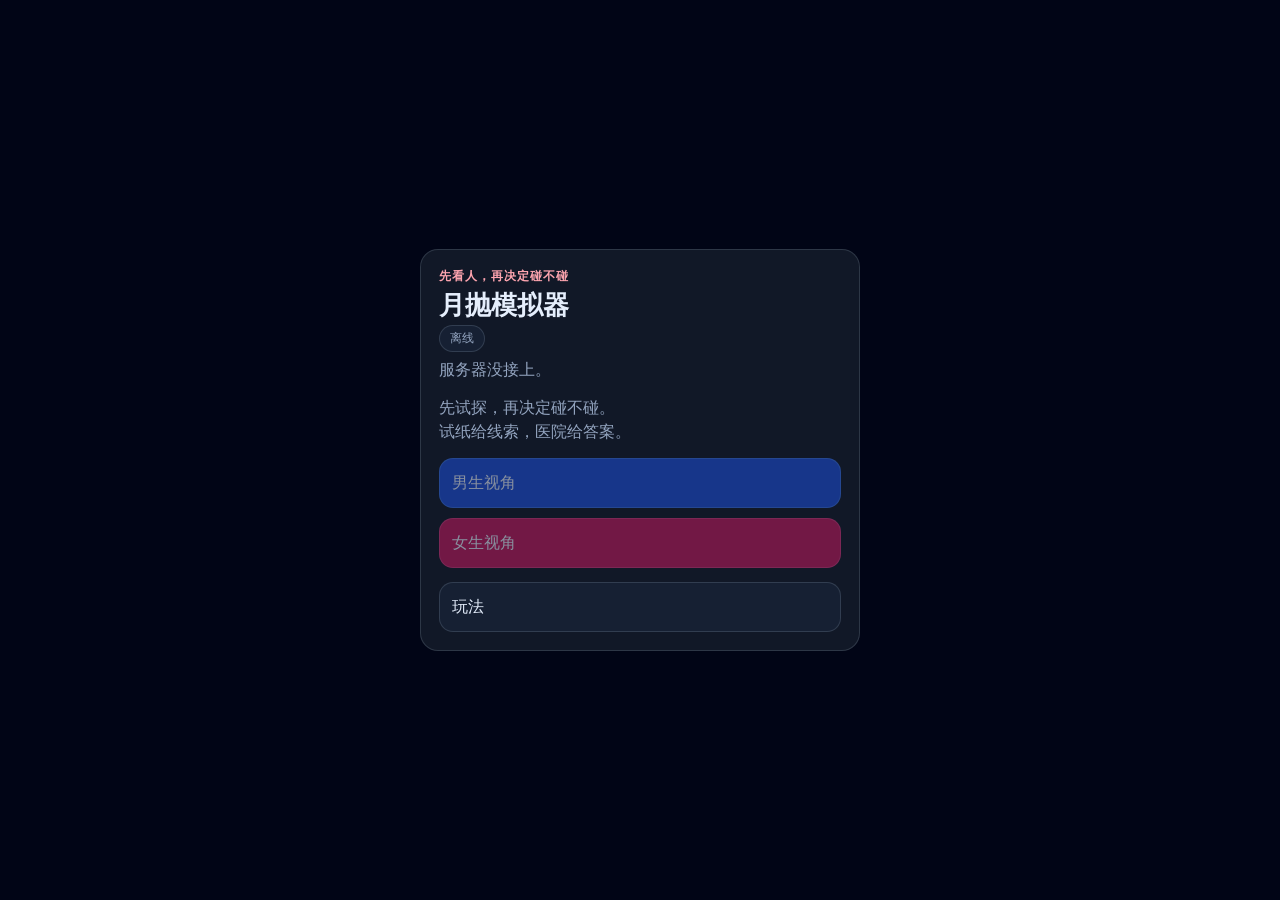
==== commit d965846a: "refactor: decouple game copy and tighten layout" ====
--- a/index.html
+++ b/index.html
@@ -4,263 +4,198 @@
     <meta charset="UTF-8">
     <meta name="viewport" content="width=device-width, initial-scale=1.0">
     <meta name="theme-color" content="#020617">
-    <title>月抛模拟器</title>
+    <title></title>
     <link rel="stylesheet" href="/assets/game.css">
 </head>
 <body data-api-base="/api">
     <div class="app-shell">
         <main id="game-container" class="game-panel" hidden>
-            <header class="panel-header">
-                <div class="panel-brand">
-                    <span class="brand-eyebrow">识人赌局</span>
-                    <h1 class="brand-gradient">月抛模拟器</h1>
-                </div>
-                <div class="panel-meta">
-                    <div id="mode-chip" class="mode-chip">男生视角</div>
+            <header class="battle-topbar">
+                <div class="battle-topbar__main">
+                    <div class="battle-meta">
+                        <span id="mode-chip" class="mode-chip"></span>
+                        <button class="mini-button" type="button" data-open-help aria-label="help">?</button>
+                    </div>
                     <div class="turn-chip">
-                        <span class="turn-chip__label">回合</span>
+                        <span id="turn-label" class="turn-chip__label"></span>
                         <strong id="turn-count" class="turn-chip__value">01</strong>
                     </div>
-                    <div id="build-chip" class="build-chip">服务器检查中</div>
-                </div>
+                </div>
+
+                <div class="meter-strip">
+                    <div class="compact-meter" data-tone="urge">
+                        <div class="compact-meter__head">
+                            <span id="frustration-label"></span>
+                            <strong id="frustration-val">50%</strong>
+                        </div>
+                        <div class="meter-track">
+                            <div id="frustration-bar" class="meter-fill meter-fill--urge"></div>
+                        </div>
+                    </div>
+
+                    <div class="compact-meter" data-tone="anxiety">
+                        <div class="compact-meter__head">
+                            <span id="anxiety-label"></span>
+                            <strong id="anxiety-val">0%</strong>
+                        </div>
+                        <div class="meter-track">
+                            <div id="anxiety-bar" class="meter-fill meter-fill--anxiety"></div>
+                        </div>
+                    </div>
+                </div>
+
+                <p id="panic-warning" class="panic-warning" hidden></p>
             </header>
 
-            <section class="stats-panel">
-                <div class="meter-block">
-                    <div class="meter-head">
-                        <span class="meter-label meter-label--urge">🔥 生理压抑 (Urge)</span>
-                        <span id="frustration-val">50%</span>
-                    </div>
-                    <div class="meter-track">
-                        <div id="frustration-bar" class="meter-fill meter-fill--urge"></div>
-                    </div>
-                </div>
-
-                <div class="meter-block">
-                    <div class="meter-head">
-                        <span class="meter-label meter-label--anxiety">🧠 心理压力 (Anxiety)</span>
-                        <span id="anxiety-val">0%</span>
-                    </div>
-                    <div class="meter-track">
-                        <div id="anxiety-bar" class="meter-fill meter-fill--anxiety"></div>
-                    </div>
-                    <p id="panic-warning" class="panic-warning" hidden>⚠️ 恐慌状态：你会听见很多话，但抓不住真正有用的细节。</p>
-                </div>
-
-                <div class="quick-actions">
-                    <div class="status-card">
-                        <div class="status-card__body">
-                            <div>
-                                <span class="status-label">对方试纸</span>
-                                <span id="item-testkit" class="status-value">x1</span>
-                            </div>
-                        </div>
-                        <button id="use-testkit-btn" class="status-card__action" type="button">检测对方</button>
-                    </div>
-
-                    <div class="hospital-card">
-                        <button id="go-hospital-btn" class="hospital-card__button" type="button">
-                            <span class="hospital-card__icon">🏥</span>
-                            <span class="hospital-card__copy">
-                                <strong>去医院检查</strong>
-                                <span>压抑值 +10 / 压力清零</span>
-                            </span>
-                        </button>
-                    </div>
-                </div>
-            </section>
-
-            <section id="game-content" class="game-body">
-                <div id="game-scroll" class="game-scroll">
-                    <div class="partner-card">
-                        <div class="avatar-frame">
+            <section id="game-content" class="battle-layout">
+                <section id="game-scroll" class="partner-stage">
+                    <div class="partner-hero">
+                        <div class="avatar-shell">
                             <span id="avatar-emoji" class="avatar-emoji">🌚</span>
                             <span id="partner-status" class="partner-status" hidden>⚠️</span>
                         </div>
-                        <h2 class="partner-title">潜在伴侣</h2>
-                        <p id="scene-label" class="partner-scene">场景：-</p>
-                        <p id="flirt-text" class="partner-quote">"..."</p>
-                    </div>
-
-                    <div class="objective-card">
-                        <strong>这一轮你在干嘛</strong>
-                        <p>先试探，抓矛盾，再决定要不要碰。试纸给强线索，医院给硬答案。</p>
-                    </div>
-
-                    <div id="tags-container" class="tags-grid" aria-live="polite"></div>
-                </div>
-
-                <div class="game-actions">
-                    <div class="action-stack">
-                        <button id="btn-chat" class="button button--chat" type="button">
-                            <span>💬</span>
-                            <span id="chat-button-label">试探 / 聊天</span>
-                            <span id="chat-button-note" class="button-note">还剩 2 次</span>
-                        </button>
-
-                        <div id="chat-panel" class="chat-panel" hidden>
-                            <div class="chat-panel__hint">从一个角度切进去，别把人一次问死。</div>
-                            <div class="chat-panel__grid">
-                                <button id="chat-smalltalk-btn" class="chat-option" type="button" data-question-type="smalltalk">
-                                    <strong>套话</strong>
-                                    <span>聊生活细节</span>
-                                </button>
-                                <button id="chat-probe-btn" class="chat-option" type="button" data-question-type="probe">
-                                    <strong>追问</strong>
-                                    <span>逼时间线</span>
-                                </button>
-                                <button id="chat-boundary-btn" class="chat-option" type="button" data-question-type="boundary">
-                                    <strong>压边界</strong>
-                                    <span>看底线态度</span>
-                                </button>
-                            </div>
-                        </div>
-
-                        <div class="action-divider"></div>
-
-                        <div class="action-grid">
-                            <button id="btn-oral-condom" class="button action-button action-button--mild" type="button" data-action="oral_condom">
-                                <span>🍬 戴套口交</span>
-                                <small>低收益 | 很稳</small>
-                            </button>
-                            <button id="btn-sex-condom" class="button action-button action-button--safe" type="button" data-action="sex_condom">
-                                <span>🛡️ 戴套做爱</span>
-                                <small>主力释放 | 稳定</small>
-                            </button>
-                            <button id="btn-oral-raw" class="button action-button action-button--risk" type="button" data-action="oral_raw">
-                                <span>🍭 无套口交</span>
-                                <small>中收益 | 风险抬头</small>
-                            </button>
-                            <button id="btn-sex-raw" class="button action-button action-button--danger" type="button" data-action="sex_raw">
-                                <span>🔥 无套做爱</span>
-                                <small>高收益 | 最大赌局</small>
-                            </button>
-                        </div>
-
-                        <button id="btn-refuse" class="button button--ghost" type="button" data-action="refuse">
-                            <span>👋</span>
-                            <span>换一个 (压抑值 +8)</span>
-                        </button>
-                    </div>
-                </div>
+                        <div class="partner-copy">
+                            <p id="scene-label" class="scene-label"></p>
+                            <p id="flirt-text" class="partner-opener"></p>
+                        </div>
+                    </div>
+
+                    <section class="clue-panel">
+                        <div class="section-head">
+                            <h2 id="clue-title" class="section-title"></h2>
+                        </div>
+                        <div id="tags-container" class="tags-grid" aria-live="polite"></div>
+                    </section>
+                </section>
+
+                <aside class="action-dock">
+                    <div class="tool-row">
+                        <button id="use-testkit-btn" class="tool-button" type="button">
+                            <span id="testkit-label" class="tool-button__label"></span>
+                            <strong id="item-testkit" class="tool-button__value">x1</strong>
+                        </button>
+
+                        <button id="go-hospital-btn" class="tool-button" type="button">
+                            <span id="hospital-label" class="tool-button__label"></span>
+                            <small id="hospital-note" class="tool-button__note"></small>
+                        </button>
+                    </div>
+
+                    <button id="btn-chat" class="button button--chat" type="button">
+                        <span id="chat-button-label" class="button-label"></span>
+                        <span id="chat-button-note" class="button-note"></span>
+                    </button>
+
+                    <div id="chat-panel" class="chat-panel" hidden>
+                        <p id="chat-panel-hint" class="chat-panel__hint"></p>
+                        <div class="chat-panel__grid">
+                            <button id="chat-smalltalk-btn" class="chat-option" type="button" data-question-type="smalltalk"></button>
+                            <button id="chat-probe-btn" class="chat-option" type="button" data-question-type="probe"></button>
+                            <button id="chat-boundary-btn" class="chat-option" type="button" data-question-type="boundary"></button>
+                        </div>
+                    </div>
+
+                    <div class="action-grid">
+                        <button id="btn-oral-condom" class="button action-button action-button--mild" type="button" data-action="oral_condom">
+                            <span id="action-oral-condom-title" class="button-label"></span>
+                            <small id="action-oral-condom-note" class="button-note"></small>
+                        </button>
+                        <button id="btn-sex-condom" class="button action-button action-button--safe" type="button" data-action="sex_condom">
+                            <span id="action-sex-condom-title" class="button-label"></span>
+                            <small id="action-sex-condom-note" class="button-note"></small>
+                        </button>
+                        <button id="btn-oral-raw" class="button action-button action-button--risk" type="button" data-action="oral_raw">
+                            <span id="action-oral-raw-title" class="button-label"></span>
+                            <small id="action-oral-raw-note" class="button-note"></small>
+                        </button>
+                        <button id="btn-sex-raw" class="button action-button action-button--danger" type="button" data-action="sex_raw">
+                            <span id="action-sex-raw-title" class="button-label"></span>
+                            <small id="action-sex-raw-note" class="button-note"></small>
+                        </button>
+                    </div>
+
+                    <button id="btn-refuse" class="button button--ghost" type="button" data-action="refuse">
+                        <span id="action-refuse-title" class="button-label"></span>
+                        <span id="action-refuse-note" class="button-note"></span>
+                    </button>
+                </aside>
             </section>
         </main>
     </div>
 
     <section id="intro-modal" class="modal">
-        <div class="modal-panel modal-panel--tall">
-            <div class="modal-head">
-                <div class="modal-emoji">💘</div>
-                <h1 class="modal-title">月抛模拟器</h1>
-                <p class="modal-kicker">先识人，再决定碰不碰</p>
-                <p id="runtime-note" class="runtime-note">正在连服务器。没连上之前先别开局。</p>
-            </div>
-
-            <div class="intro-copy">
-                <div class="info-card">
-                    <p><b>你要做的事：</b>先试探，看他说话有没有破绽，再决定要不要碰。</p>
-                    <p><b>你怕的不是当场翻车：</b>很多后果不会立刻揭晓，赌错了会在后面找上你。</p>
-                    <p><b>三样关键工具：</b>套话抓生活细节，追问抓矛盾，压边界看他到底想把你往哪一步拱。</p>
-                    <p><b>试纸是强线索，医院是硬答案。</b>真要查自己是不是中招，只有医院说了算。</p>
-                </div>
-
-                <div class="mode-actions">
-                    <button id="start-male-btn" class="button button--primary" type="button" data-mode="male" disabled>男生视角开局</button>
-                    <button id="start-female-btn" class="button button--primary button--primary-alt" type="button" data-mode="female" disabled>女生视角开局</button>
-                </div>
-
-                <div class="modal-actions">
-                    <button id="open-help-btn" class="button button--secondary" type="button">📖 游戏帮助</button>
-                </div>
+        <div class="modal-panel intro-panel">
+            <div class="intro-head">
+                <p id="intro-kicker" class="modal-kicker"></p>
+                <h1 id="intro-title" class="modal-title"></h1>
+                <div id="runtime-chip" class="runtime-pill"></div>
+                <p id="runtime-note" class="runtime-note"></p>
+            </div>
+
+            <div id="intro-lines" class="intro-lines"></div>
+
+            <div class="mode-actions">
+                <button id="start-male-btn" class="button button--primary" type="button" data-mode="male" disabled></button>
+                <button id="start-female-btn" class="button button--primary button--primary-alt" type="button" data-mode="female" disabled></button>
+            </div>
+
+            <div class="modal-actions">
+                <button id="open-help-btn" class="button button--secondary" type="button" data-open-help></button>
             </div>
         </div>
     </section>
 
     <section id="help-modal" class="modal" hidden>
-        <div class="modal-panel help-panel">
-            <div class="help-header">
-                <h2>游戏指南手册</h2>
+        <div class="modal-panel info-panel">
+            <div class="modal-bar">
+                <h2 id="help-title" class="modal-section-title"></h2>
                 <button class="icon-button" type="button" data-close-help>&times;</button>
             </div>
 
-            <div class="help-body custom-scroll">
-                <section class="help-section help-section--success">
-                    <h3>🏆 胜利条件</h3>
-                    <ul class="help-list">
-                        <li><b>压抑值归零</b>：通过行为释放全部生理压抑。</li>
-                        <li><b>且未被感染</b>：通关时身体必须健康；带病清零仍算失败。</li>
-                    </ul>
-                </section>
-
-                <section class="help-section help-section--danger">
-                    <h3>💀 失败条件</h3>
-                    <ul class="help-list">
-                        <li><b>欲火焚身</b>：压抑值达到 100%。</li>
-                        <li><b>精神崩溃</b>：心理压力达到 100%。</li>
-                        <li><b>确诊感染</b>：医院检查阳性，或最终结算时揭晓已中招。</li>
-                    </ul>
-                </section>
-
-                <section class="help-section help-section--violet">
-                    <h3>🕵️ 三类试探</h3>
-                    <div class="help-note">
-                        <p><b>套话</b>：摸生活细节，看他是不是很会包装自己。</p>
-                        <p><b>追问</b>：问检测、问时间线，专抓说辞矛盾。</p>
-                        <p><b>压边界</b>：看他对套、口、插入和防护到底什么态度。</p>
-                    </div>
-                </section>
-
-                <section class="help-section help-section--sky">
-                    <h3>📊 数值系统</h3>
-                    <div class="info-card">
-                        <p><b>🔥 生理压抑</b>：会随时间上涨，安全行为现在也有存在价值。</p>
-                        <p><b>🧠 心理压力</b>：上头后不会随机遮标签，但你会更难听懂重点。</p>
-                    </div>
-                </section>
-            </div>
-
-            <div class="help-footer">
-                <button id="open-casebook-help-btn" class="button button--secondary" type="button">🗂️ 查看案件簿</button>
-                <button class="button button--secondary" type="button" data-close-help>知道了</button>
+            <div id="help-sections" class="modal-scroll custom-scroll"></div>
+
+            <div class="modal-actions modal-actions--spread">
+                <button id="open-casebook-help-btn" class="button button--secondary" type="button" data-open-casebook></button>
+                <button id="close-help-btn" class="button button--secondary" type="button" data-close-help></button>
             </div>
         </div>
     </section>
 
     <section id="casebook-modal" class="modal" hidden>
-        <div class="modal-panel help-panel casebook-panel">
-            <div class="help-header">
-                <h2>案件簿</h2>
+        <div class="modal-panel info-panel casebook-panel">
+            <div class="modal-bar">
+                <h2 id="casebook-title" class="modal-section-title"></h2>
                 <button class="icon-button" type="button" data-close-casebook>&times;</button>
             </div>
 
-            <div class="help-body custom-scroll">
-                <div id="casebook-summary" class="info-card"></div>
+            <div class="modal-scroll custom-scroll">
+                <div id="casebook-summary" class="summary-card"></div>
                 <div class="casebook-sections">
-                    <section class="casebook-section">
-                        <h3>已见人格</h3>
+                    <section class="casebook-section" data-casebook-section="personas">
+                        <h3 class="casebook-section__title"></h3>
                         <div id="casebook-personas" class="casebook-list"></div>
                     </section>
-                    <section class="casebook-section">
-                        <h3>已见话术</h3>
+                    <section class="casebook-section" data-casebook-section="lieTypes">
+                        <h3 class="casebook-section__title"></h3>
                         <div id="casebook-lieTypes" class="casebook-list"></div>
                     </section>
-                    <section class="casebook-section">
-                        <h3>已达成结局</h3>
+                    <section class="casebook-section" data-casebook-section="endings">
+                        <h3 class="casebook-section__title"></h3>
                         <div id="casebook-endings" class="casebook-list"></div>
                     </section>
-                    <section class="casebook-section">
-                        <h3>已确认病原</h3>
+                    <section class="casebook-section" data-casebook-section="diseases">
+                        <h3 class="casebook-section__title"></h3>
                         <div id="casebook-diseases" class="casebook-list"></div>
                     </section>
-                    <section class="casebook-section">
-                        <h3>已得称号</h3>
+                    <section class="casebook-section" data-casebook-section="titles">
+                        <h3 class="casebook-section__title"></h3>
                         <div id="casebook-titles" class="casebook-list"></div>
                     </section>
                 </div>
             </div>
 
-            <div class="help-footer">
-                <button class="button button--secondary" type="button" data-close-casebook>收起案件簿</button>
+            <div class="modal-actions">
+                <button id="close-casebook-btn" class="button button--secondary" type="button" data-close-casebook></button>
             </div>
         </div>
     </section>
@@ -269,30 +204,32 @@
         <div class="modal-panel feedback-panel">
             <div class="feedback-head">
                 <div id="feedback-icon" class="feedback-icon"></div>
-                <h2 id="feedback-title" class="feedback-title"></h2>
-            </div>
-
-            <div class="feedback-copy">
+                <div class="feedback-head__copy">
+                    <h2 id="feedback-title" class="feedback-title"></h2>
+                    <p id="critical-reason" class="critical-copy" hidden></p>
+                </div>
+            </div>
+
+            <div class="feedback-copy custom-scroll">
                 <div id="feedback-message" class="feedback-card"></div>
                 <div id="disease-report" class="disease-card" hidden>
                     <p id="disease-content"></p>
                 </div>
-                <div id="critical-reason" class="info-card critical-card" hidden></div>
-                <div id="unlock-card" class="info-card unlock-card" hidden></div>
-            </div>
-
-            <details id="history-container" class="history-panel" hidden open>
-                <summary class="history-toggle">
-                    <span class="history-title">本轮约会记录复盘</span>
-                    <span class="history-toggle__meta">点击展开 / 收起</span>
-                </summary>
-                <div id="history-list" class="history-list custom-scroll"></div>
-            </details>
+                <div id="unlock-card" class="unlock-card" hidden></div>
+
+                <details id="history-container" class="history-panel" hidden open>
+                    <summary class="history-toggle">
+                        <span id="history-title" class="history-title"></span>
+                        <span id="history-toggle-meta" class="history-toggle__meta"></span>
+                    </summary>
+                    <div id="history-list" class="history-list"></div>
+                </details>
+            </div>
 
             <div class="feedback-actions">
-                <button id="next-btn" class="button button--primary" type="button">继续</button>
-                <button id="restart-btn" class="button button--secondary" type="button" hidden>返回首页</button>
-                <button id="open-casebook-feedback-btn" class="button button--secondary" type="button" hidden>🗂️ 查看案件簿</button>
+                <button id="next-btn" class="button button--primary" type="button"></button>
+                <button id="restart-btn" class="button button--secondary" type="button" hidden></button>
+                <button id="open-casebook-feedback-btn" class="button button--secondary" type="button" data-open-casebook hidden></button>
             </div>
         </div>
     </section>
--- a/assets/game.css
+++ b/assets/game.css
@@ -1,18 +1,21 @@
 :root {
     color-scheme: dark;
     --bg: #020617;
-    --panel: #111827;
-    --panel-strong: #0f172a;
-    --panel-soft: #1e293b;
-    --text: #e2e8f0;
-    --muted: #94a3b8;
-    --line: rgba(255, 255, 255, 0.1);
-    --line-strong: rgba(255, 255, 255, 0.16);
-    --rose: #fb7185;
-    --amber: #f59e0b;
-    --emerald: #34d399;
-    --violet: #8b5cf6;
-    --sky: #38bdf8;
+    --panel: #0f172a;
+    --panel-strong: #111827;
+    --panel-soft: #162033;
+    --surface: #1e293b;
+    --surface-soft: #253247;
+    --text: #e5eefc;
+    --muted: #93a4bf;
+    --line: rgba(148, 163, 184, 0.22);
+    --line-strong: rgba(148, 163, 184, 0.34);
+    --danger: #fb7185;
+    --warning: #f59e0b;
+    --safe: #34d399;
+    --accent: #60a5fa;
+    --radius: 18px;
+    --radius-sm: 14px;
 }
 
 *,
@@ -33,173 +36,136 @@
 body {
     margin: 0;
     font-family: "PingFang SC", "Hiragino Sans GB", "Microsoft YaHei", "Noto Sans SC", system-ui, sans-serif;
+    background: var(--bg);
     color: var(--text);
-    background: var(--bg);
     overflow-x: hidden;
 }
 
+button,
+input,
+textarea {
+    font: inherit;
+}
+
 .app-shell {
-    position: relative;
     min-height: 100dvh;
+    padding: calc(12px + env(safe-area-inset-top)) 12px calc(12px + env(safe-area-inset-bottom));
     display: flex;
     align-items: center;
     justify-content: center;
-    padding: calc(18px + env(safe-area-inset-top)) 18px calc(18px + env(safe-area-inset-bottom));
 }
 
 .game-panel {
-    width: min(100%, 460px);
-    height: min(calc(100dvh - 36px - env(safe-area-inset-top) - env(safe-area-inset-bottom)), 860px);
-    min-height: 0;
+    width: min(100%, 1080px);
+    height: min(calc(100dvh - 24px - env(safe-area-inset-top) - env(safe-area-inset-bottom)), 860px);
     display: flex;
     flex-direction: column;
+    background: var(--panel);
+    border: 1px solid var(--line);
     border-radius: 24px;
     overflow: hidden;
-    background: var(--panel);
-    border: 1px solid var(--line);
-}
-
-.panel-header {
-    display: flex;
-    justify-content: space-between;
-    gap: 16px;
-    align-items: center;
-    padding: 22px;
+}
+
+.battle-topbar {
+    padding: 12px 14px 10px;
     border-bottom: 1px solid var(--line);
     background: #0b1220;
-}
-
-.panel-brand {
-    min-width: 0;
-}
-
-.panel-meta {
+    display: grid;
+    gap: 10px;
+}
+
+.battle-topbar__main,
+.battle-meta {
     display: flex;
-    flex-direction: column;
-    align-items: flex-end;
-    gap: 8px;
-    flex-shrink: 0;
+    align-items: center;
+    justify-content: space-between;
+    gap: 10px;
+}
+
+.battle-topbar__main {
+    gap: 14px;
+}
+
+.mode-chip,
+.turn-chip,
+.runtime-pill {
+    border: 1px solid var(--line);
+    border-radius: 999px;
 }
 
 .mode-chip {
-    padding: 7px 11px;
-    border-radius: 999px;
-    background: #291432;
-    border: 1px solid rgba(244, 114, 182, 0.16);
-    color: #f9a8d4;
-    font-size: 0.68rem;
-    font-weight: 800;
-    letter-spacing: 0.08em;
-    text-transform: uppercase;
-}
-
-.panel-brand h1 {
-    margin: 0;
-    font-size: 1.5rem;
-    font-weight: 900;
-    letter-spacing: -0.04em;
-}
-
-.brand-gradient {
-    background: linear-gradient(90deg, #c084fc 0%, #fb7185 100%);
-    -webkit-background-clip: text;
-    background-clip: text;
-    color: transparent;
-}
-
-.brand-eyebrow {
-    display: block;
-    margin-bottom: 4px;
-    color: #f472b6;
-    font-size: 0.68rem;
-    font-weight: 800;
-    letter-spacing: 0.28em;
-    text-transform: uppercase;
-}
-
-.build-chip {
-    padding: 8px 12px;
-    border-radius: 999px;
-    background: #334155;
-    border: 1px solid var(--line);
-    color: #cbd5e1;
+    padding: 6px 10px;
     font-size: 0.72rem;
     font-weight: 700;
+    color: #fca5a5;
+    background: #22121f;
     letter-spacing: 0.04em;
 }
 
+.mini-button {
+    width: 32px;
+    height: 32px;
+    border-radius: 999px;
+    border: 1px solid var(--line);
+    background: transparent;
+    color: var(--muted);
+    cursor: pointer;
+}
+
 .turn-chip {
-    min-width: 74px;
-    padding: 8px 12px;
-    border-radius: 18px;
-    background: #0f172a;
-    border: 1px solid var(--line);
+    min-width: 72px;
+    padding: 7px 11px;
+    background: #09101d;
     text-align: right;
 }
 
 .turn-chip__label {
     display: block;
-    color: var(--muted);
-    font-size: 0.62rem;
-    font-weight: 800;
-    letter-spacing: 0.12em;
-    text-transform: uppercase;
+    font-size: 0.65rem;
+    color: var(--muted);
 }
 
 .turn-chip__value {
     display: block;
-    margin-top: 2px;
-    color: #fff;
+    margin-top: 1px;
     font-size: 1rem;
-    font-weight: 900;
-    letter-spacing: 0.06em;
-}
-
-.stats-panel {
-    padding: 16px 22px;
-    background: #0f172a;
-    border-bottom: 1px solid var(--line);
-}
-
-.meter-block + .meter-block {
-    margin-top: 14px;
-}
-
-.meter-head {
-    display: flex;
-    justify-content: space-between;
-    align-items: center;
-    margin-bottom: 6px;
-    font-size: 0.78rem;
     font-weight: 800;
-    letter-spacing: 0.08em;
-    text-transform: uppercase;
-}
-
-.meter-head span:last-child {
-    color: #fff;
-}
-
-.meter-label {
+}
+
+.meter-strip {
+    display: grid;
+    grid-template-columns: repeat(2, minmax(0, 1fr));
+    gap: 10px;
+}
+
+.compact-meter {
+    min-width: 0;
+}
+
+.compact-meter__head {
     display: flex;
     align-items: center;
-    gap: 6px;
-}
-
-.meter-label--urge {
-    color: #fb7185;
-}
-
-.meter-label--anxiety {
+    justify-content: space-between;
+    gap: 8px;
+    margin-bottom: 5px;
+    font-size: 0.76rem;
+    font-weight: 700;
+}
+
+.compact-meter[data-tone="urge"] .compact-meter__head span {
+    color: var(--danger);
+}
+
+.compact-meter[data-tone="anxiety"] .compact-meter__head span {
     color: #a78bfa;
 }
 
 .meter-track {
-    height: 10px;
+    height: 9px;
     padding: 2px;
     border-radius: 999px;
     background: #020617;
-    border: 1px solid rgba(255, 255, 255, 0.04);
+    border: 1px solid rgba(255, 255, 255, 0.05);
 }
 
 .meter-fill {
@@ -214,841 +180,580 @@
 }
 
 .meter-fill--anxiety {
-    background: linear-gradient(90deg, #6366f1 0%, #8b5cf6 100%);
+    background: linear-gradient(90deg, #38bdf8 0%, #8b5cf6 100%);
 }
 
 .panic-warning {
+    margin: 0;
+    padding: 7px 10px;
+    border-radius: 12px;
+    border: 1px solid rgba(167, 139, 250, 0.18);
+    background: #211633;
+    color: #ddd6fe;
+    font-size: 0.75rem;
+}
+
+.battle-layout {
+    flex: 1;
+    min-height: 0;
+    display: grid;
+    grid-template-rows: minmax(0, 1fr) auto;
+}
+
+.partner-stage {
+    min-height: 0;
+    overflow: auto;
+    padding: 14px;
+    display: grid;
+    align-content: start;
+    gap: 14px;
+}
+
+.partner-hero,
+.clue-panel,
+.action-dock,
+.tool-button,
+.chat-panel,
+.modal-panel,
+.summary-card,
+.feedback-card,
+.disease-card,
+.unlock-card,
+.history-panel {
+    background: var(--panel-strong);
+    border: 1px solid var(--line);
+    border-radius: var(--radius);
+}
+
+.partner-hero {
+    padding: 14px;
+    display: grid;
+    grid-template-columns: auto minmax(0, 1fr);
+    gap: 12px;
+    align-items: start;
+}
+
+.avatar-shell {
+    position: relative;
+    width: 58px;
+    height: 58px;
+    border-radius: 18px;
+    background: #081121;
+    border: 1px solid var(--line);
+    display: grid;
+    place-items: center;
+    flex-shrink: 0;
+}
+
+.avatar-emoji {
+    font-size: 1.7rem;
+}
+
+.partner-status {
+    position: absolute;
+    right: -4px;
+    top: -4px;
+    width: 20px;
+    height: 20px;
+    border-radius: 999px;
+    background: #3f111b;
+    border: 1px solid rgba(251, 113, 133, 0.2);
+    display: grid;
+    place-items: center;
+    font-size: 0.7rem;
+}
+
+.partner-copy {
+    min-width: 0;
+}
+
+.scene-label {
+    margin: 0;
+    color: var(--muted);
+    font-size: 0.76rem;
+    font-weight: 700;
+    letter-spacing: 0.02em;
+}
+
+.partner-opener {
     margin: 6px 0 0;
-    padding: 10px 12px;
-    border-radius: 14px;
-    background: #25163f;
-    border: 1px solid rgba(167, 139, 250, 0.22);
-    color: #ddd6fe;
-    text-align: center;
-    font-size: 0.72rem;
+    font-size: 1rem;
+    line-height: 1.45;
     font-weight: 700;
 }
 
-.quick-actions {
-    display: grid;
-    grid-template-columns: minmax(0, 1fr) minmax(0, 1.35fr);
-    gap: 10px;
-    margin-top: 16px;
-}
-
-.status-card,
-.hospital-card {
-    position: relative;
-    border-radius: 18px;
-    border: 1px solid var(--line);
-}
-
-.status-card {
-    overflow: hidden;
-    background: var(--panel-soft);
-}
-
-.status-label {
-    display: block;
-    color: var(--muted);
-    font-size: 0.68rem;
-    font-weight: 700;
-    text-transform: uppercase;
-    letter-spacing: 0.08em;
-}
-
-.status-value {
-    display: inline-block;
-    margin-top: 4px;
-    color: var(--sky);
-    font-size: 0.94rem;
-    font-weight: 800;
-}
-
-.status-value.is-empty {
-    color: #475569;
-}
-
-.status-card__body,
-.hospital-card__button {
-    min-height: 72px;
-}
-
-.status-card__body {
+.clue-panel {
+    padding: 12px;
+}
+
+.section-head {
     display: flex;
     align-items: center;
     justify-content: space-between;
-    padding: 12px 14px;
-}
-
-.status-card__action {
-    position: absolute;
-    inset: 0;
-    display: grid;
-    place-items: center;
-    background: #0369a1;
-    color: #fff;
-    opacity: 0;
-    border: 0;
-    font-weight: 800;
-    transition: opacity 120ms ease;
-    cursor: pointer;
-}
-
-.status-card:hover .status-card__action,
-.status-card:focus-within .status-card__action {
-    opacity: 1;
-}
-
-.hospital-card__button {
-    width: 100%;
-    display: flex;
-    align-items: center;
-    justify-content: center;
-    gap: 12px;
-    padding: 14px;
-    background: #2f1f4e;
-    color: var(--text);
-    border: 0;
-    cursor: pointer;
-    text-align: left;
-    transition: background-color 120ms ease;
-}
-
-.hospital-card__button:hover {
-    background: #3c2862;
-}
-
-.hospital-card__icon {
-    font-size: 1.3rem;
-}
-
-.hospital-card__copy strong {
-    display: block;
-    color: #c4b5fd;
-    font-size: 0.7rem;
-    letter-spacing: 0.08em;
-    text-transform: uppercase;
-}
-
-.hospital-card__copy span {
-    display: block;
-    margin-top: 4px;
-    color: #cbd5e1;
-    font-size: 0.68rem;
-}
-
-.game-body {
-    flex: 1;
-    display: flex;
-    flex-direction: column;
-    min-height: 0;
-}
-
-.game-body.panic-mode {
-    background: #151c31;
-}
-
-.game-scroll {
-    flex: 1;
-    min-height: 0;
-    overflow-y: auto;
-    padding: 20px 22px 10px;
-}
-
-.game-actions {
-    flex-shrink: 0;
-    padding: 12px 22px calc(18px + env(safe-area-inset-bottom));
-    background: #0f172a;
-    border-top: 1px solid var(--line);
-}
-
-.partner-card {
-    position: relative;
-    margin-bottom: 20px;
-    text-align: center;
-}
-
-.objective-card {
-    margin-bottom: 16px;
-    padding: 14px 16px;
-    border-radius: 18px;
-    background: #161f31;
-    border: 1px solid var(--line);
-}
-
-.objective-card strong {
-    display: block;
-    margin-bottom: 6px;
-    color: #f8fafc;
-    font-size: 0.75rem;
-    font-weight: 900;
-    letter-spacing: 0.12em;
-    text-transform: uppercase;
-}
-
-.objective-card p {
+    gap: 10px;
+    margin-bottom: 10px;
+}
+
+.section-title {
     margin: 0;
-    color: #cbd5e1;
-    font-size: 0.76rem;
-    line-height: 1.55;
-}
-
-.avatar-frame {
-    position: relative;
-    width: 92px;
-    height: 92px;
-    margin: 0 auto 14px;
-    display: grid;
-    place-items: center;
-    border-radius: 50%;
-    background: #1f2937;
-    border: 1px solid rgba(148, 163, 184, 0.26);
-}
-
-.avatar-emoji {
-    font-size: 2.8rem;
-}
-
-.partner-status {
-    position: absolute;
-    right: -2px;
-    bottom: -2px;
-    display: grid;
-    place-items: center;
-    width: 28px;
-    height: 28px;
-    border-radius: 999px;
-    background: #ef4444;
-    border: 2px solid #0f172a;
-    font-size: 0.8rem;
-}
-
-.partner-title {
-    margin: 0;
-    color: #fff;
-    font-size: 1rem;
-    font-weight: 800;
-}
-
-.partner-scene {
-    margin: 8px 0 0;
-    color: #7dd3fc;
-    font-size: 0.72rem;
-    font-weight: 800;
-    letter-spacing: 0.08em;
-    text-transform: uppercase;
-}
-
-.partner-quote {
-    margin: 10px 0 0;
-    color: rgba(253, 164, 175, 0.92);
-    font-size: 0.75rem;
-    line-height: 1.6;
-    font-style: italic;
-    letter-spacing: 0.02em;
+    font-size: 0.82rem;
+    color: var(--muted);
+    letter-spacing: 0.04em;
 }
 
 .tags-grid {
     display: flex;
     flex-wrap: wrap;
-    justify-content: center;
-    align-content: flex-start;
-    gap: 10px;
-    min-height: 68px;
-    margin-bottom: 20px;
+    gap: 8px;
 }
 
 .tag {
     display: inline-flex;
     align-items: center;
+    gap: 6px;
+    min-height: 34px;
+    padding: 8px 10px;
+    border-radius: 999px;
+    border: 1px solid var(--line);
+    background: var(--surface);
+    font-size: 0.82rem;
+    line-height: 1.2;
+}
+
+.tag--hidden {
+    color: var(--muted);
+    border-style: dashed;
+}
+
+.tag--risk,
+.tag--warning {
+    background: #2a141a;
+}
+
+.tag--safe {
+    background: #0f2622;
+}
+
+.tag--constraint {
+    background: #171328;
+}
+
+.tag--caution {
+    background: #241f13;
+}
+
+.action-dock {
+    border-radius: 0;
+    border-left: 0;
+    border-right: 0;
+    border-bottom: 0;
+    padding: 12px;
+    background: #0b1220;
+    display: grid;
+    gap: 10px;
+}
+
+.tool-row {
+    display: grid;
+    grid-template-columns: repeat(2, minmax(0, 1fr));
     gap: 8px;
-    padding: 10px 14px;
-    border-radius: 16px;
-    border: 1px solid rgba(255, 255, 255, 0.08);
-    font-size: 0.75rem;
-    font-weight: 800;
+}
+
+.tool-button {
+    min-height: 56px;
+    padding: 10px 12px;
+    text-align: left;
+    color: inherit;
+    cursor: pointer;
+    display: grid;
+    gap: 4px;
+}
+
+.tool-button__label {
+    font-size: 0.78rem;
+    color: var(--muted);
+}
+
+.tool-button__value {
+    font-size: 1rem;
+}
+
+.tool-button__note {
+    color: var(--text);
+    font-size: 0.72rem;
     line-height: 1.3;
 }
 
-.tag--hidden {
-    background: rgba(15, 23, 42, 0.88);
-    color: #64748b;
-    border-color: rgba(71, 85, 105, 0.48);
-}
-
-.tag--risk {
-    background: rgba(127, 29, 29, 0.88);
-    color: #fff;
-}
-
-.tag--warning {
-    background: rgba(88, 28, 135, 0.88);
-    color: #fff;
-}
-
-.tag--safe {
-    background: rgba(6, 78, 59, 0.9);
-    color: #fff;
-}
-
-.tag--constraint {
-    background: rgba(30, 41, 59, 0.98);
-    color: #e2e8f0;
-}
-
-.tag--caution {
-    background: rgba(120, 53, 15, 0.92);
-    color: #fff;
-}
-
-.tag--neutral {
-    background: rgba(51, 65, 85, 0.96);
-    color: #e2e8f0;
-}
-
-.tag-icon {
-    opacity: 0.8;
-}
-
-.tag-blur {
-    display: inline-block;
-    letter-spacing: 0.12em;
-    opacity: 0.72;
+.tool-button:disabled,
+.button:disabled,
+.chat-option:disabled,
+.mini-button:disabled,
+.icon-button:disabled {
+    cursor: not-allowed;
+    opacity: 0.56;
 }
 
 .button {
     position: relative;
     width: 100%;
-    display: inline-flex;
-    align-items: center;
-    justify-content: center;
+    border: 1px solid var(--line);
+    border-radius: 14px;
+    background: var(--surface-soft);
+    color: inherit;
+    cursor: pointer;
+    min-height: 50px;
+    padding: 10px 12px;
+    display: grid;
+    align-content: center;
+    gap: 3px;
+    text-align: left;
+}
+
+.button-label {
+    display: block;
+    font-size: 0.92rem;
+    font-weight: 800;
+}
+
+.button-note {
+    display: block;
+    color: var(--muted);
+    font-size: 0.72rem;
+    line-height: 1.2;
+}
+
+.button--chat {
+    background: #172338;
+}
+
+.button--ghost {
+    background: transparent;
+}
+
+.button--primary {
+    background: #1d4ed8;
+    border-color: rgba(96, 165, 250, 0.36);
+}
+
+.button--primary-alt {
+    background: #be185d;
+    border-color: rgba(244, 114, 182, 0.32);
+}
+
+.button--secondary {
+    background: #162033;
+}
+
+.action-button--mild {
+    background: #14283d;
+}
+
+.action-button--safe {
+    background: #11291d;
+}
+
+.action-button--risk {
+    background: #302312;
+}
+
+.action-button--danger {
+    background: #34101b;
+}
+
+.chat-panel {
+    padding: 10px;
+    display: grid;
+    gap: 10px;
+}
+
+.chat-panel__hint {
+    margin: 0;
+    color: var(--muted);
+    font-size: 0.72rem;
+}
+
+.chat-panel__grid,
+.action-grid {
+    display: grid;
+    grid-template-columns: repeat(2, minmax(0, 1fr));
     gap: 8px;
-    border: 0;
-    border-radius: 16px;
+}
+
+.chat-panel__grid {
+    grid-template-columns: repeat(3, minmax(0, 1fr));
+}
+
+.chat-option {
+    min-height: 64px;
+    padding: 10px 8px;
+    border-radius: 14px;
+    border: 1px solid var(--line);
+    background: var(--surface);
+    color: inherit;
+    text-align: left;
+    display: grid;
+    gap: 2px;
     cursor: pointer;
-    font: inherit;
-    transition: background-color 120ms ease, color 120ms ease, border-color 120ms ease, opacity 120ms ease;
-}
-
-.button:hover {
-    opacity: 0.96;
-}
-
-.button:disabled {
-    cursor: not-allowed;
-}
-
-.button--chat {
-    min-height: 52px;
-    margin-bottom: 12px;
-    background: #2d346a;
-    border: 1px solid rgba(99, 102, 241, 0.34);
-    color: #c7d2fe;
-    font-weight: 800;
-}
-
-.chat-panel {
-    margin-bottom: 12px;
-    padding: 14px;
-    border-radius: 18px;
-    background: #111827;
-    border: 1px solid var(--line);
-}
-
-.chat-panel__hint {
-    margin-bottom: 10px;
-    color: var(--muted);
-    font-size: 0.72rem;
-    line-height: 1.5;
-}
-
-.chat-panel__grid {
-    display: grid;
-    gap: 8px;
-}
-
-.chat-option {
-    width: 100%;
-    display: grid;
-    gap: 2px;
-    padding: 12px 14px;
-    border-radius: 14px;
-    border: 1px solid var(--line);
-    background: #1e293b;
-    color: #e2e8f0;
-    text-align: left;
-    cursor: pointer;
-    transition: background-color 120ms ease, border-color 120ms ease;
-    font: inherit;
 }
 
 .chat-option strong {
-    font-size: 0.8rem;
-    font-weight: 900;
+    font-size: 0.82rem;
 }
 
 .chat-option span {
-    color: var(--muted);
-    font-size: 0.68rem;
-    line-height: 1.45;
-}
-
-.chat-option:hover:not(:disabled) {
-    background: #243042;
-    border-color: var(--line-strong);
-}
-
-.chat-option:disabled {
-    opacity: 0.5;
-    cursor: not-allowed;
-}
-
-.button-note {
-    margin-left: 6px;
-    color: rgba(199, 210, 254, 0.62);
-    font-size: 0.65rem;
-    font-weight: 600;
-}
-
-.action-divider {
-    height: 1px;
-    margin: 12px 0;
-    background: rgba(255, 255, 255, 0.06);
-}
-
-.action-grid {
-    display: grid;
-    grid-template-columns: repeat(2, minmax(0, 1fr));
-    gap: 10px;
-}
-
-.action-button {
-    min-height: 92px;
-    padding: 12px 10px;
-    flex-direction: column;
-    text-align: center;
-    font-size: 0.78rem;
-    font-weight: 800;
-    line-height: 1.35;
-    border: 1px solid rgba(255, 255, 255, 0.08);
-}
-
-.action-button small {
-    display: block;
-    margin-top: 4px;
-    font-size: 0.63rem;
-    opacity: 0.72;
-}
-
-.action-button--safe {
-    background: #0f513d;
-    color: #ecfdf5;
-    border-color: rgba(16, 185, 129, 0.2);
-}
-
-.action-button--mild {
-    background: #334155;
-    color: #cbd5e1;
-}
-
-.action-button--risk {
-    background: #78350f;
-    color: #fef3c7;
-    border-color: rgba(245, 158, 11, 0.2);
-}
-
-.action-button--danger {
-    background: #881337;
-    color: #ffe4e6;
-    border-color: rgba(244, 63, 94, 0.28);
-}
-
-.action-button.is-disabled,
-.button.is-disabled {
-    opacity: 0.52;
+    font-size: 0.7rem;
+    color: var(--muted);
 }
 
 .action-lock {
     position: absolute;
-    inset: 0;
-    display: grid;
-    place-items: center;
-    border-radius: inherit;
-    background: #020617;
-    color: #fb7185;
-    font-size: 0.68rem;
-    font-weight: 900;
-    text-transform: uppercase;
-    letter-spacing: 0.06em;
-}
-
-.button--ghost {
-    min-height: 50px;
-    margin-top: 12px;
-    background: transparent;
-    color: var(--muted);
-    border: 1px solid rgba(255, 255, 255, 0.08);
-    font-size: 0.76rem;
-    font-weight: 800;
-}
-
-.button--ghost:hover {
-    color: #fff;
-    background: rgba(255, 255, 255, 0.04);
+    inset: auto 8px 8px auto;
+    padding: 2px 8px;
+    border-radius: 999px;
+    background: rgba(15, 23, 42, 0.92);
+    border: 1px solid rgba(251, 113, 133, 0.24);
+    color: #fecdd3;
+    font-size: 0.66rem;
+}
+
+.is-empty {
+    color: var(--muted);
+}
+
+.panic-mode .tag--hidden {
+    opacity: 0.72;
 }
 
 .modal {
     position: fixed;
     inset: 0;
-    z-index: 40;
+    z-index: 20;
+    padding: calc(16px + env(safe-area-inset-top)) 16px calc(16px + env(safe-area-inset-bottom));
     display: grid;
     place-items: center;
-    padding: 24px;
-    background: #020617;
+    background: rgba(2, 6, 23, 0.82);
 }
 
 .modal-panel {
-    width: min(100%, 420px);
-    max-height: 90vh;
-    overflow: hidden;
-    display: flex;
-    flex-direction: column;
-    border-radius: 24px;
-    background: var(--panel-strong);
-    border: 1px solid var(--line);
-}
-
-.modal-panel--tall {
-    width: min(100%, 460px);
-}
-
-.modal-head {
-    padding: 24px 24px 16px;
-    text-align: center;
-}
-
-.modal-emoji {
-    margin-bottom: 12px;
-    font-size: 4rem;
-}
-
-.modal-title {
+    width: min(100%, 720px);
+    max-height: min(92dvh, 860px);
+    padding: 18px;
+    display: grid;
+    gap: 14px;
+}
+
+.intro-panel {
+    width: min(100%, 440px);
+}
+
+.info-panel {
+    width: min(100%, 720px);
+}
+
+.feedback-panel {
+    width: min(100%, 760px);
+}
+
+.intro-head,
+.feedback-head__copy {
+    display: grid;
+    gap: 6px;
+}
+
+.modal-kicker,
+.runtime-note,
+.intro-line,
+.help-section__line,
+.critical-copy {
     margin: 0;
-    color: #fff;
-    font-size: 2rem;
-    font-weight: 900;
-    letter-spacing: -0.05em;
 }
 
 .modal-kicker {
-    margin-top: 6px;
-    color: #f472b6;
-    font-size: 0.72rem;
+    color: #fda4af;
+    font-size: 0.76rem;
     font-weight: 800;
-    letter-spacing: 0.25em;
-    text-transform: uppercase;
-}
-
-.runtime-note {
-    margin: 16px 0 0;
-    color: var(--muted);
-    font-size: 0.76rem;
-    line-height: 1.6;
-}
-
-.intro-copy,
-.feedback-copy,
-.help-body {
-    padding: 0 24px 24px;
-}
-
-.info-card {
-    padding: 18px;
-    border-radius: 20px;
-    background: #1e293b;
-    border: 1px solid var(--line);
-    color: #cbd5e1;
-    font-size: 0.83rem;
-    line-height: 1.7;
-}
-
-.info-card p {
-    margin: 0;
-}
-
-.info-card p + p {
-    margin-top: 12px;
-}
-
-.modal-actions {
-    display: grid;
-    gap: 12px;
-    margin-top: 20px;
-}
-
-.mode-actions {
-    display: grid;
-    gap: 12px;
-    margin-top: 20px;
-}
-
-.button--primary {
-    min-height: 54px;
-    background: linear-gradient(90deg, #db2777 0%, #f43f5e 100%);
-    color: #fff;
-    font-weight: 900;
-}
-
-.button--primary-alt {
-    background: linear-gradient(90deg, #0f766e 0%, #0ea5e9 100%);
-}
-
-.button--primary:disabled {
-    background: #334155;
-    color: #94a3b8;
-}
-
-.button--secondary {
-    min-height: 50px;
-    background: #1f2937;
-    color: #cbd5e1;
-    border: 1px solid rgba(255, 255, 255, 0.08);
-    font-weight: 800;
-}
-
-.help-panel {
-    width: min(100%, 460px);
-    height: min(85vh, 820px);
-}
-
-.help-header {
-    display: flex;
-    justify-content: space-between;
-    align-items: center;
-    gap: 12px;
-    padding: 20px 24px;
-    border-bottom: 1px solid var(--line);
-    background: #182132;
-}
-
-.help-header h2,
+    letter-spacing: 0.08em;
+}
+
+.modal-title,
+.modal-section-title,
 .feedback-title {
     margin: 0;
+    font-size: clamp(1.35rem, 2vw, 1.8rem);
+    line-height: 1.1;
+}
+
+.runtime-pill {
+    display: inline-flex;
+    align-items: center;
+    width: fit-content;
+    padding: 5px 10px;
+    background: #162033;
+    color: var(--muted);
+    font-size: 0.72rem;
+}
+
+.runtime-note,
+.intro-line {
+    color: var(--muted);
+    line-height: 1.5;
+}
+
+.mode-actions,
+.modal-actions,
+.feedback-actions {
+    display: grid;
+    gap: 10px;
+}
+
+.modal-actions--spread {
+    grid-template-columns: repeat(2, minmax(0, 1fr));
+}
+
+.modal-bar {
+    display: flex;
+    align-items: center;
+    justify-content: space-between;
+    gap: 12px;
 }
 
 .icon-button {
-    display: inline-grid;
-    place-items: center;
-    width: 40px;
-    height: 40px;
+    width: 34px;
+    height: 34px;
     border-radius: 999px;
-    border: 0;
-    background: #1f2937;
-    color: #cbd5e1;
+    border: 1px solid var(--line);
+    background: transparent;
+    color: var(--muted);
     cursor: pointer;
-    font: inherit;
-    font-size: 1.4rem;
-}
-
-.help-body {
-    flex: 1;
-    overflow-y: auto;
-    padding-top: 24px;
-}
-
-.help-section + .help-section {
-    margin-top: 22px;
-}
-
-.help-section h3 {
-    margin: 0 0 10px;
-    font-size: 0.85rem;
-    font-weight: 900;
-    letter-spacing: 0.08em;
-    text-transform: uppercase;
-}
-
-.help-section--success h3 {
-    color: var(--emerald);
-}
-
-.help-section--danger h3 {
-    color: var(--rose);
-}
-
-.help-section--violet h3 {
-    color: #a78bfa;
-}
-
-.help-section--sky h3 {
-    color: #7dd3fc;
-}
-
-.help-list {
-    margin: 0;
-    padding-left: 20px;
-    color: #cbd5e1;
-    font-size: 0.82rem;
-    line-height: 1.7;
-}
-
-.help-note {
-    padding: 14px 16px;
-    border-radius: 18px;
-    background: #26173f;
-    border: 1px solid rgba(139, 92, 246, 0.14);
-    color: #ddd6fe;
-    font-size: 0.8rem;
-    line-height: 1.7;
-}
-
-.help-block strong {
-    display: block;
-    margin-bottom: 4px;
-    font-size: 0.76rem;
-}
-
-.help-footer,
-.feedback-actions {
-    padding: 16px 24px 24px;
-    border-top: 1px solid var(--line);
-    background: #0f172a;
-}
-
-.feedback-actions {
-    display: grid;
-    gap: 10px;
-}
-
-.feedback-panel {
-    width: min(100%, 760px);
-    max-height: min(92vh, 920px);
-}
-
-.feedback-head {
-    padding: 24px 24px 12px;
-    text-align: center;
-}
-
-.feedback-icon {
-    margin-bottom: 10px;
-    font-size: 3.5rem;
-}
-
-.feedback-title {
-    color: #fff;
-    font-size: 1.8rem;
-    font-weight: 900;
-    letter-spacing: -0.04em;
-}
-
-.feedback-title[data-tone="danger"] {
-    color: #fb7185;
-}
-
-.feedback-title[data-tone="success"] {
-    color: #34d399;
-}
-
+}
+
+.modal-scroll,
+.feedback-copy {
+    min-height: 0;
+    overflow: auto;
+    display: grid;
+    gap: 12px;
+}
+
+.help-section,
+.summary-card,
 .feedback-card,
-.disease-card {
-    border-radius: 20px;
-    border: 1px solid var(--line);
-}
-
-.feedback-card {
-    padding: 18px;
-    background: #1e293b;
-    color: #cbd5e1;
-    font-size: 0.92rem;
-    line-height: 1.7;
-}
-
-.feedback-line {
-    margin: 0;
-}
-
-.feedback-line + .feedback-line {
-    margin-top: 10px;
-}
-
-.feedback-line--success {
-    color: #6ee7b7;
-    font-weight: 800;
-}
-
-.feedback-line--danger {
-    color: #fecdd3;
-    font-weight: 800;
-}
-
-.feedback-line--warning {
-    color: #e9d5ff;
-    font-weight: 700;
-}
-
-.feedback-line--muted {
-    color: var(--muted);
-    font-size: 0.82rem;
-}
-
-.disease-card {
-    margin-top: 16px;
-    padding: 16px;
-    background: #3f1222;
-    color: #fecdd3;
-    font-size: 0.82rem;
-}
-
-.critical-card {
-    margin-top: 16px;
-    background: #182132;
-    color: #e2e8f0;
-    font-size: 0.78rem;
-}
-
-.unlock-card {
-    margin-top: 16px;
+.disease-card,
+.unlock-card,
+.casebook-section {
+    padding: 12px;
+    background: var(--surface);
+    border: 1px solid var(--line);
+    border-radius: 14px;
+}
+
+.help-section__title,
+.casebook-section__title,
+.summary-stats__title {
+    margin: 0 0 8px;
+    font-size: 0.88rem;
+    color: var(--muted);
+}
+
+.casebook-sections {
+    display: grid;
+    gap: 10px;
+}
+
+.casebook-list {
     display: flex;
     flex-wrap: wrap;
     gap: 8px;
+}
+
+.casebook-chip {
+    display: inline-flex;
     align-items: center;
-    background: #0f172a;
+    min-height: 30px;
+    padding: 6px 10px;
+    border-radius: 999px;
+    border: 1px solid var(--line-strong);
+    background: #131d30;
+    font-size: 0.78rem;
+}
+
+.casebook-empty {
+    color: var(--muted);
+    font-size: 0.8rem;
+}
+
+.feedback-head {
+    display: grid;
+    grid-template-columns: auto minmax(0, 1fr);
+    gap: 12px;
+    align-items: start;
+}
+
+.feedback-icon {
+    width: 48px;
+    height: 48px;
+    border-radius: 16px;
+    background: #131d30;
+    border: 1px solid var(--line);
+    display: grid;
+    place-items: center;
+    font-size: 1.3rem;
+}
+
+.feedback-card,
+.disease-card,
+.unlock-card {
+    display: grid;
+    gap: 8px;
+}
+
+.feedback-line {
+    margin: 0;
+    line-height: 1.55;
+}
+
+.feedback-line--danger,
+.feedback-title[data-tone="danger"],
+.critical-copy {
+    color: #fecdd3;
+}
+
+.feedback-line--warning {
+    color: #fde68a;
+}
+
+.feedback-line--success,
+.feedback-title[data-tone="success"] {
+    color: #a7f3d0;
+}
+
+.feedback-line--muted {
+    color: var(--muted);
+}
+
+.critical-copy {
+    font-size: 0.9rem;
+    line-height: 1.45;
 }
 
 .unlock-card__title {
-    width: 100%;
-    color: #fcd34d;
-    font-size: 0.72rem;
-    font-weight: 900;
-    letter-spacing: 0.12em;
-    text-transform: uppercase;
-}
-
-.feedback-copy {
-    padding-top: 0;
+    font-size: 0.8rem;
+    color: var(--muted);
 }
 
 .history-panel {
-    margin-top: 16px;
-    border-radius: 22px;
-    background: #111827;
-    border: 1px solid var(--line);
+    padding: 0;
     overflow: hidden;
-    margin-left: 24px;
-    margin-right: 24px;
 }
 
 .history-toggle {
     display: flex;
     align-items: center;
     justify-content: space-between;
-    gap: 12px;
-    padding: 16px 18px;
+    gap: 10px;
+    padding: 12px;
     cursor: pointer;
     list-style: none;
-    user-select: none;
 }
 
 .history-toggle::-webkit-details-marker {
@@ -1056,82 +761,57 @@
 }
 
 .history-title {
-    margin: 0;
-    color: #e2e8f0;
-    font-size: 0.72rem;
-    font-weight: 900;
-    letter-spacing: 0.22em;
-    text-transform: uppercase;
+    font-weight: 700;
 }
 
 .history-toggle__meta {
     color: var(--muted);
-    font-size: 0.68rem;
-    font-weight: 700;
-    white-space: nowrap;
-}
-
-.history-panel[open] .history-toggle {
-    border-bottom: 1px solid var(--line);
+    font-size: 0.74rem;
 }
 
 .history-list {
-    max-height: min(52vh, 560px);
-    overflow-y: auto;
-    padding: 18px 20px 20px;
+    max-height: min(52vh, 520px);
+    overflow: auto;
+    padding: 0 12px 12px;
+    display: grid;
+    gap: 10px;
 }
 
 .history-entry {
-    display: flex;
-    gap: 12px;
-    align-items: flex-start;
-    padding: 16px;
-    border-radius: 18px;
-    background: #1e293b;
-    border: 1px solid var(--line);
-}
-
-.history-entry + .history-entry {
-    margin-top: 12px;
+    display: grid;
+    grid-template-columns: auto minmax(0, 1fr) auto;
+    gap: 10px;
+    padding: 12px;
+    border-radius: 14px;
+    background: var(--surface);
+    border: 1px solid var(--line);
 }
 
 .history-avatar {
     position: relative;
-    flex-shrink: 0;
     width: 42px;
     height: 42px;
+    border-radius: 14px;
     display: grid;
     place-items: center;
-    border-radius: 999px;
-    background: #0f172a;
-    border: 1px solid var(--line);
-    font-size: 1.5rem;
+    background: #0b1220;
 }
 
 .history-status {
     position: absolute;
-    right: -4px;
-    bottom: -4px;
-    font-size: 0.78rem;
+    right: -3px;
+    top: -3px;
+    font-size: 0.7rem;
 }
 
 .history-copy {
-    flex: 1;
     min-width: 0;
-}
-
-.history-copy,
-.history-outcome {
-    padding-top: 2px;
+    display: grid;
+    gap: 6px;
 }
 
 .history-scene {
-    margin-bottom: 8px;
-    color: #7dd3fc;
-    font-size: 0.64rem;
-    font-weight: 800;
-    letter-spacing: 0.12em;
-    text-transform: uppercase;
+    font-weight: 700;
 }
 
 .history-tags {
@@ -1142,568 +822,180 @@
 
 .history-tag {
     display: inline-flex;
-    align-items: center;
     padding: 4px 8px;
     border-radius: 999px;
-    background: #334155;
-    color: #cbd5e1;
-    font-size: 0.68rem;
-    font-weight: 700;
+    background: #111827;
+    border: 1px solid var(--line);
+    font-size: 0.74rem;
 }
 
 .history-subline {
-    margin-top: 8px;
-    font-size: 0.72rem;
-}
-
-.history-subline--reason {
-    color: var(--muted);
+    color: var(--muted);
+    font-size: 0.74rem;
+    line-height: 1.45;
+}
+
+.history-safe {
+    color: #86efac;
 }
 
 .history-disease {
-    color: #fb7185;
-    font-weight: 800;
-}
-
-.history-safe {
-    color: rgba(52, 211, 153, 0.8);
-    font-weight: 700;
+    color: #fda4af;
 }
 
 .history-outcome {
-    flex-shrink: 0;
-    align-self: center;
+    align-self: start;
     padding: 6px 10px;
     border-radius: 999px;
-    font-size: 0.68rem;
-    font-weight: 900;
+    background: #111827;
+    border: 1px solid var(--line);
+    font-size: 0.72rem;
     white-space: nowrap;
-    border: 1px solid var(--line);
 }
 
 .history-outcome--infected {
-    background: #4c1d1d;
-    color: #fb7185;
-}
-
-.history-outcome--escape {
-    background: #4b3412;
-    color: #fbbf24;
-}
-
-.history-outcome--leave {
-    background: #123b31;
-    color: #6ee7b7;
-}
-
+    color: #fecdd3;
+}
+
+.history-outcome--escape,
+.history-outcome--leave,
 .history-outcome--enjoy {
-    background: #173a73;
-    color: #93c5fd;
-}
-
-.history-outcome--miss {
-    background: #334155;
-    color: #cbd5e1;
+    color: #a7f3d0;
 }
 
 .summary-stats {
-    margin-top: 18px;
-    padding: 14px;
-    border-radius: 18px;
-    background: #0b1220;
-    border: 1px solid var(--line);
-}
-
-.summary-stats__title {
-    margin: 0 0 12px;
-    color: var(--muted);
-    font-size: 0.68rem;
-    font-weight: 900;
-    letter-spacing: 0.22em;
-    text-align: center;
-    text-transform: uppercase;
+    display: grid;
+    gap: 10px;
 }
 
 .summary-stats__grid {
     display: grid;
+    grid-template-columns: repeat(2, minmax(0, 1fr));
     gap: 8px;
 }
 
-.summary-stats__row {
-    display: flex;
-    justify-content: space-between;
-    align-items: center;
-    gap: 12px;
-    padding-bottom: 8px;
-    border-bottom: 1px solid rgba(255, 255, 255, 0.05);
-    font-size: 0.76rem;
-}
-
-.summary-stats__row strong {
-    color: #fff;
-    font-size: 0.9rem;
-}
-
-.summary-stats__row--danger {
-    padding: 8px 10px;
-    border-bottom: 0;
-    border-radius: 14px;
-    background: #4b1320;
-    color: #fb7185;
-}
-
+.summary-stats__row,
 .summary-stats__footer {
     display: flex;
+    align-items: center;
     justify-content: space-between;
-    align-items: center;
-    margin-top: 12px;
-    padding-top: 12px;
-    border-top: 1px solid rgba(255, 255, 255, 0.08);
-    font-weight: 800;
-}
-
-.summary-stats__footer strong {
-    color: #fff;
-    font-size: 1.25rem;
-}
-
-.u-success {
-    color: #6ee7b7;
-    font-weight: 800;
-}
-
-.u-danger {
-    color: #fb7185;
-    font-weight: 800;
-}
-
-.u-warning {
-    color: #c4b5fd;
-    font-weight: 800;
-}
-
-.u-muted {
-    display: inline-block;
-    margin-top: 4px;
-    color: var(--muted);
+    gap: 8px;
+    padding: 9px 10px;
+    border-radius: 12px;
+    background: #111827;
+    border: 1px solid var(--line);
     font-size: 0.78rem;
-    font-style: italic;
-}
-
-.casebook-panel .info-card p + p {
-    margin-top: 8px;
-}
-
-.casebook-sections {
-    margin-top: 20px;
-}
-
-.casebook-section + .casebook-section {
-    margin-top: 18px;
-}
-
-.casebook-section h3 {
-    margin: 0 0 10px;
-    color: #f8fafc;
-    font-size: 0.78rem;
-    font-weight: 900;
-    letter-spacing: 0.1em;
-    text-transform: uppercase;
-}
-
-.casebook-list {
-    display: flex;
-    flex-wrap: wrap;
-    gap: 8px;
-}
-
-.casebook-chip {
-    display: inline-flex;
-    align-items: center;
-    padding: 6px 10px;
-    border-radius: 999px;
-    background: #1e293b;
-    border: 1px solid var(--line);
-    color: #cbd5e1;
-    font-size: 0.72rem;
-    font-weight: 700;
-}
-
-.casebook-empty {
-    color: var(--muted);
-    font-size: 0.74rem;
-}
-
-.custom-scroll,
-.help-body,
-.history-list {
+}
+
+.summary-stats__row--danger {
+    color: #fecdd3;
+}
+
+.custom-scroll {
     scrollbar-width: thin;
-    scrollbar-color: rgba(255, 255, 255, 0.16) transparent;
-}
-
-.custom-scroll::-webkit-scrollbar,
-.help-body::-webkit-scrollbar,
-.history-list::-webkit-scrollbar {
-    width: 6px;
-}
-
-.custom-scroll::-webkit-scrollbar-thumb,
-.help-body::-webkit-scrollbar-thumb,
-.history-list::-webkit-scrollbar-thumb {
-    background: rgba(255, 255, 255, 0.16);
-    border-radius: 999px;
-}
-
-@media (pointer: coarse) {
-    .status-card__action {
-        position: static;
-        inset: auto;
-        min-height: 36px;
-        opacity: 1;
-        border-top: 1px solid var(--line);
-        font-size: 0.72rem;
-    }
-}
-
-@media (max-width: 640px) {
+}
+
+@media (max-width: 639px) {
     .app-shell {
-        align-items: stretch;
-        justify-content: stretch;
-        padding: env(safe-area-inset-top) 0 env(safe-area-inset-bottom);
+        padding-inline: 10px;
     }
 
     .game-panel {
-        width: 100%;
-        height: 100dvh;
-        min-height: 0;
-        border-radius: 0;
-        border-left: 0;
-        border-right: 0;
-        border-bottom: 0;
-    }
-
-    .panel-header,
-    .stats-panel,
-    .game-scroll,
-    .game-actions,
-    .intro-copy,
-    .feedback-copy,
-    .feedback-actions,
-    .help-header,
-    .help-body,
-    .help-footer {
-        padding-left: 14px;
-        padding-right: 14px;
-    }
-
-    .history-toggle,
-    .history-list {
-        padding-left: 14px;
-        padding-right: 14px;
-    }
-
-    .history-panel {
-        margin-left: 14px;
-        margin-right: 14px;
-    }
-
-    .panel-header {
-        gap: 10px;
-        padding-top: 10px;
-        padding-bottom: 10px;
-    }
-
-    .panel-meta {
-        gap: 3px;
-    }
-
-    .panel-brand h1 {
-        font-size: 1.12rem;
-    }
-
-    .brand-eyebrow {
-        margin-bottom: 2px;
-        font-size: 0.52rem;
-        letter-spacing: 0.12em;
-    }
-
-    .mode-chip,
-    .build-chip,
-    .turn-chip {
-        padding: 5px 8px;
-    }
-
-    .turn-chip {
-        min-width: 62px;
-    }
-
-    .turn-chip__label {
-        font-size: 0.56rem;
-    }
-
-    .turn-chip__value {
-        font-size: 0.82rem;
-    }
-
-    .stats-panel {
-        padding-top: 10px;
-        padding-bottom: 10px;
-    }
-
-    .meter-block + .meter-block {
-        margin-top: 8px;
-    }
-
-    .meter-head {
-        margin-bottom: 3px;
+        height: calc(100dvh - 20px - env(safe-area-inset-top) - env(safe-area-inset-bottom));
+        border-radius: 20px;
+    }
+
+    .battle-topbar {
+        padding: 10px 12px 8px;
+    }
+
+    .partner-stage {
+        padding: 12px;
+        gap: 12px;
+    }
+
+    .partner-hero {
+        grid-template-columns: 52px minmax(0, 1fr);
+        padding: 12px;
+    }
+
+    .avatar-shell {
+        width: 52px;
+        height: 52px;
+    }
+
+    .partner-opener {
+        font-size: 0.95rem;
+    }
+
+    .action-dock {
+        padding: 10px;
+        gap: 8px;
+    }
+
+    .button {
+        min-height: 48px;
+        padding: 9px 10px;
+    }
+
+    .button-label {
+        font-size: 0.86rem;
+    }
+
+    .button-note,
+    .tool-button__note {
         font-size: 0.68rem;
     }
 
-    .meter-track {
-        height: 7px;
-    }
-
-    .panic-warning {
-        padding: 6px 8px;
-        font-size: 0.62rem;
-    }
-
-    .quick-actions {
-        grid-template-columns: repeat(2, minmax(0, 1fr));
-        gap: 6px;
-        margin-top: 10px;
-    }
-
-    .status-card__body,
-    .hospital-card__button {
-        min-height: 52px;
-    }
-
-    .status-card__body {
-        padding: 8px 10px;
-    }
-
-    .status-label {
-        font-size: 0.56rem;
-    }
-
-    .status-value {
-        font-size: 0.76rem;
-    }
-
-    .hospital-card__button {
-        gap: 6px;
-        padding: 8px 10px;
-    }
-
-    .hospital-card__icon {
-        font-size: 0.95rem;
-    }
-
-    .hospital-card__copy strong {
-        font-size: 0.56rem;
-        letter-spacing: 0.04em;
-    }
-
-    .hospital-card__copy span {
-        margin-top: 2px;
-        font-size: 0.56rem;
-        line-height: 1.2;
-    }
-
-    .game-body {
-        min-height: 0;
-    }
-
-    .game-scroll {
-        padding-top: 12px;
-        padding-bottom: 8px;
-    }
-
-    .game-actions {
-        padding-top: 10px;
-        padding-bottom: calc(10px + env(safe-area-inset-bottom));
-    }
-
-    .partner-card {
-        margin-bottom: 10px;
-    }
-
-    .objective-card {
-        margin-bottom: 10px;
-        padding: 10px 12px;
-    }
-
-    .objective-card strong {
-        margin-bottom: 4px;
-        font-size: 0.62rem;
-        letter-spacing: 0.08em;
-    }
-
-    .objective-card p {
-        font-size: 0.64rem;
-        line-height: 1.4;
-    }
-
-    .avatar-frame {
-        width: 60px;
-        height: 60px;
-        margin-bottom: 8px;
-    }
-
-    .avatar-emoji {
-        font-size: 1.9rem;
-    }
-
-    .partner-title {
-        font-size: 0.88rem;
-    }
-
-    .partner-scene {
-        margin-top: 4px;
-        font-size: 0.58rem;
-    }
-
-    .partner-quote {
-        margin-top: 4px;
-        font-size: 0.64rem;
-        line-height: 1.35;
-    }
-
-    .tags-grid {
-        gap: 6px;
-        min-height: 40px;
-        margin-bottom: 10px;
-    }
-
-    .tag {
-        padding: 6px 8px;
-        border-radius: 12px;
-        font-size: 0.64rem;
-        line-height: 1.2;
-    }
-
-    .button--chat {
-        min-height: 40px;
-        margin-bottom: 8px;
-        font-size: 0.7rem;
-    }
-
-    .chat-panel {
-        margin-bottom: 8px;
-        padding: 10px;
-    }
-
-    .chat-panel__hint {
-        margin-bottom: 8px;
-        font-size: 0.62rem;
-    }
-
     .chat-option {
-        padding: 10px;
+        min-height: 58px;
+        padding: 8px 7px;
     }
 
     .chat-option strong {
-        font-size: 0.72rem;
+        font-size: 0.78rem;
     }
 
     .chat-option span {
-        font-size: 0.58rem;
-    }
-
-    .button-note {
-        margin-left: 4px;
-        font-size: 0.52rem;
-    }
-
-    .action-divider {
-        margin: 6px 0;
-    }
-
-    .action-grid {
-        grid-template-columns: repeat(2, minmax(0, 1fr));
-        gap: 6px;
-    }
-
-    .action-button {
-        min-height: 60px;
-        padding: 8px 6px;
-        font-size: 0.68rem;
-        line-height: 1.2;
-    }
-
-    .action-button small {
-        margin-top: 2px;
-        font-size: 0.52rem;
-    }
-
-    .button--ghost {
-        min-height: 38px;
-        margin-top: 8px;
-        font-size: 0.68rem;
-    }
-
-    .feedback-actions {
+        font-size: 0.66rem;
+    }
+
+    .history-entry {
+        grid-template-columns: auto minmax(0, 1fr);
+    }
+
+    .history-outcome {
+        grid-column: 2;
+        justify-self: start;
+    }
+}
+
+@media (min-width: 940px) {
+    .game-panel {
+        height: min(calc(100dvh - 32px - env(safe-area-inset-top) - env(safe-area-inset-bottom)), 820px);
+    }
+
+    .battle-layout {
+        grid-template-columns: minmax(0, 1.12fr) 360px;
+        grid-template-rows: 1fr;
+    }
+
+    .partner-stage {
+        padding: 18px;
+    }
+
+    .action-dock {
+        border-top: 0;
+        border-left: 1px solid var(--line);
+        padding: 18px;
+        align-content: start;
+    }
+
+    .tool-row {
         grid-template-columns: 1fr;
     }
 
-    .history-entry {
-        flex-direction: column;
-    }
-
-    .history-outcome {
-        align-self: flex-start;
-    }
-
-    .casebook-chip {
-        font-size: 0.66rem;
-    }
-
-    .mode-actions,
-    .modal-actions {
-        gap: 10px;
-        margin-top: 14px;
-    }
-
-    .button--primary,
-    .button--secondary {
-        min-height: 46px;
-        font-size: 0.78rem;
-    }
-}
-
-@media (min-width: 900px) {
     .feedback-panel {
         width: min(100%, 860px);
     }
-
-    .history-list {
-        max-height: min(58vh, 640px);
-    }
-
-    .history-entry {
-        gap: 16px;
-    }
-
-    .history-tags {
-        gap: 8px;
-    }
-
-    .history-tag {
-        font-size: 0.72rem;
-    }
-
-    .history-subline,
-    .history-outcome {
-        font-size: 0.78rem;
-    }
-}
-
-@media (prefers-reduced-motion: reduce) {
-    *,
-    *::before,
-    *::after {
-        transition: none !important;
-        scroll-behavior: auto !important;
-    }
-}
+}
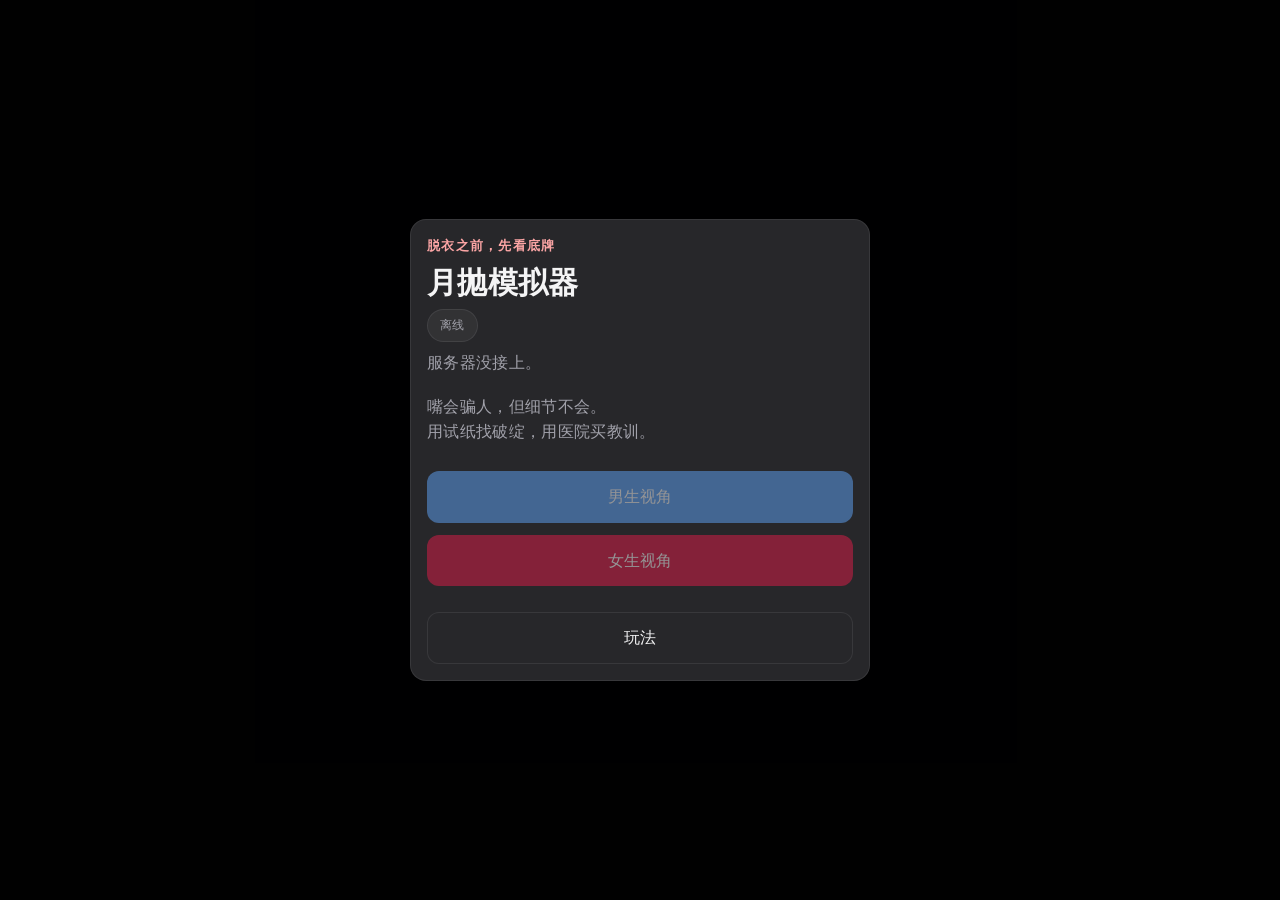
==== commit 27d5edbe: "fix" ====
--- a/index.html
+++ b/index.html
@@ -5,7 +5,7 @@
     <meta name="viewport" content="width=device-width, initial-scale=1.0">
     <meta name="theme-color" content="#020617">
     <title></title>
-    <link rel="stylesheet" href="/assets/game.css">
+    <link rel="stylesheet" href="/assets/game.css?v=20260329a">
 </head>
 <body data-api-base="/api">
     <div class="app-shell">
@@ -217,24 +217,30 @@
                 </div>
                 <div id="unlock-card" class="unlock-card" hidden></div>
 
-                <details id="history-container" class="history-panel" hidden open>
-                    <summary class="history-toggle">
-                        <span id="history-title" class="history-title"></span>
-                        <span id="history-toggle-meta" class="history-toggle__meta"></span>
-                    </summary>
-                    <div id="history-list" class="history-list"></div>
-                </details>
+                
             </div>
 
             <div class="feedback-actions">
                 <button id="next-btn" class="button button--primary" type="button"></button>
+                <button id="review-btn" class="button button--secondary" type="button" hidden>查看复盘</button>
                 <button id="restart-btn" class="button button--secondary" type="button" hidden></button>
                 <button id="open-casebook-feedback-btn" class="button button--secondary" type="button" data-open-casebook hidden></button>
             </div>
         </div>
     </section>
 
-    <script defer src="/assets/game-data.js"></script>
-    <script defer src="/assets/game.js"></script>
+    <script defer src="/assets/game-data.js?v=20260329a"></script>
+    <script defer src="/assets/game.js?v=20260329a"></script>
+    <section id="history-modal" class="modal" hidden>
+        <div class="modal-panel history-modal-panel">
+            <div class="modal-bar">
+                <h2 id="history-title" class="modal-section-title">本轮复盘</h2>
+                <button class="icon-button" type="button" data-close-history>&times;</button>
+            </div>
+            <div class="modal-scroll custom-scroll">
+                <div id="history-list" class="history-list"></div>
+            </div>
+        </div>
+    </section>
 </body>
 </html>
--- a/assets/game.css
+++ b/assets/game.css
@@ -1,21 +1,21 @@
 :root {
     color-scheme: dark;
-    --bg: #020617;
-    --panel: #0f172a;
-    --panel-strong: #111827;
-    --panel-soft: #162033;
-    --surface: #1e293b;
-    --surface-soft: #253247;
-    --text: #e5eefc;
-    --muted: #93a4bf;
-    --line: rgba(148, 163, 184, 0.22);
-    --line-strong: rgba(148, 163, 184, 0.34);
-    --danger: #fb7185;
-    --warning: #f59e0b;
+    --bg: #09090b;
+    --panel: #18181b;
+    --panel-strong: #27272a;
+    --panel-soft: #3f3f46;
+    --surface: #3f3f46;
+    --surface-soft: #52525b;
+    --text: #f4f4f5;
+    --muted: #a1a1aa;
+    --line: rgba(255, 255, 255, 0.08);
+    --line-strong: rgba(255, 255, 255, 0.15);
+    --danger: #f87171;
+    --warning: #fbbf24;
     --safe: #34d399;
     --accent: #60a5fa;
-    --radius: 18px;
-    --radius-sm: 14px;
+    --radius: 16px;
+    --radius-sm: 12px;
 }
 
 *,
@@ -39,17 +39,21 @@
     background: var(--bg);
     color: var(--text);
     overflow-x: hidden;
+    line-height: 1.6;
+    letter-spacing: 0.02em;
 }
 
 button,
 input,
 textarea {
     font: inherit;
+    /* 低功耗：仅对颜色和透明度应用过渡，避免 transform 引起的重绘/重排 */
+    transition: background-color 0.15s ease, color 0.15s ease, border-color 0.15s ease, opacity 0.15s ease;
 }
 
 .app-shell {
     min-height: 100dvh;
-    padding: calc(12px + env(safe-area-inset-top)) 12px calc(12px + env(safe-area-inset-bottom));
+    padding: calc(8px + env(safe-area-inset-top)) 8px calc(8px + env(safe-area-inset-bottom));
     display: flex;
     align-items: center;
     justify-content: center;
@@ -57,21 +61,22 @@
 
 .game-panel {
     width: min(100%, 1080px);
-    height: min(calc(100dvh - 24px - env(safe-area-inset-top) - env(safe-area-inset-bottom)), 860px);
+    height: min(calc(100dvh - 32px - env(safe-area-inset-top) - env(safe-area-inset-bottom)), 880px);
     display: flex;
     flex-direction: column;
     background: var(--panel);
     border: 1px solid var(--line);
-    border-radius: 24px;
+    border-radius: 28px;
     overflow: hidden;
 }
 
 .battle-topbar {
-    padding: 12px 14px 10px;
+    padding: 8px 12px 6px;
     border-bottom: 1px solid var(--line);
-    background: #0b1220;
-    display: grid;
-    gap: 10px;
+    /* 低功耗：去除了 backdrop-filter: blur()，改用不透明的纯色背景 */
+    background: #18181b;
+    display: grid;
+    gap: 12px;
 }
 
 .battle-topbar__main,
@@ -83,7 +88,7 @@
 }
 
 .battle-topbar__main {
-    gap: 14px;
+    gap: 8px;
 }
 
 .mode-chip,
@@ -94,28 +99,35 @@
 }
 
 .mode-chip {
-    padding: 6px 10px;
-    font-size: 0.72rem;
+    padding: 6px 12px;
+    font-size: 0.75rem;
     font-weight: 700;
     color: #fca5a5;
-    background: #22121f;
-    letter-spacing: 0.04em;
+    background: rgba(244, 63, 94, 0.1);
+    letter-spacing: 0.05em;
 }
 
 .mini-button {
-    width: 32px;
-    height: 32px;
+    width: 34px;
+    height: 34px;
     border-radius: 999px;
     border: 1px solid var(--line);
     background: transparent;
     color: var(--muted);
     cursor: pointer;
+    display: grid;
+    place-items: center;
+}
+
+.mini-button:hover {
+    background: var(--surface);
+    color: var(--text);
 }
 
 .turn-chip {
-    min-width: 72px;
-    padding: 7px 11px;
-    background: #09101d;
+    min-width: 76px;
+    padding: 6px 14px;
+    background: rgba(255, 255, 255, 0.03);
     text-align: right;
 }
 
@@ -123,19 +135,21 @@
     display: block;
     font-size: 0.65rem;
     color: var(--muted);
+    line-height: 1;
 }
 
 .turn-chip__value {
     display: block;
-    margin-top: 1px;
+    margin-top: 4px;
     font-size: 1rem;
     font-weight: 800;
+    line-height: 1;
 }
 
 .meter-strip {
     display: grid;
     grid-template-columns: repeat(2, minmax(0, 1fr));
-    gap: 10px;
+    gap: 8px;
 }
 
 .compact-meter {
@@ -147,8 +161,8 @@
     align-items: center;
     justify-content: space-between;
     gap: 8px;
-    margin-bottom: 5px;
-    font-size: 0.76rem;
+    margin-bottom: 6px;
+    font-size: 0.8rem;
     font-weight: 700;
 }
 
@@ -161,10 +175,10 @@
 }
 
 .meter-track {
-    height: 9px;
+    height: 10px;
     padding: 2px;
     border-radius: 999px;
-    background: #020617;
+    background: rgba(0, 0, 0, 0.5);
     border: 1px solid rgba(255, 255, 255, 0.05);
 }
 
@@ -172,7 +186,8 @@
     height: 100%;
     width: 0;
     border-radius: 999px;
-    transition: width 140ms linear;
+    /* 进度条动画较少触发，保留基础宽度过渡 */
+    transition: width 0.3s ease;
 }
 
 .meter-fill--urge {
@@ -184,13 +199,14 @@
 }
 
 .panic-warning {
-    margin: 0;
-    padding: 7px 10px;
-    border-radius: 12px;
-    border: 1px solid rgba(167, 139, 250, 0.18);
-    background: #211633;
+    margin: 4px 0 0;
+    padding: 10px 14px;
+    border-radius: var(--radius-sm);
+    border: 1px solid rgba(167, 139, 250, 0.25);
+    background: rgba(139, 92, 246, 0.1);
     color: #ddd6fe;
-    font-size: 0.75rem;
+    font-size: 0.8rem;
+    /* 低功耗：移除无限循环的 pulse 动画 */
 }
 
 .battle-layout {
@@ -203,10 +219,10 @@
 .partner-stage {
     min-height: 0;
     overflow: auto;
-    padding: 14px;
+    padding: 12px;
     display: grid;
     align-content: start;
-    gap: 14px;
+    gap: 12px;
 }
 
 .partner-hero,
@@ -226,19 +242,19 @@
 }
 
 .partner-hero {
-    padding: 14px;
+    padding: 12px;
     display: grid;
     grid-template-columns: auto minmax(0, 1fr);
-    gap: 12px;
+    gap: 8px;
     align-items: start;
 }
 
 .avatar-shell {
     position: relative;
-    width: 58px;
-    height: 58px;
-    border-radius: 18px;
-    background: #081121;
+    width: 52px;
+    height: 52px;
+    border-radius: var(--radius-sm);
+    background: rgba(0, 0, 0, 0.3);
     border: 1px solid var(--line);
     display: grid;
     place-items: center;
@@ -246,21 +262,21 @@
 }
 
 .avatar-emoji {
-    font-size: 1.7rem;
+    font-size: 1.6rem;
 }
 
 .partner-status {
     position: absolute;
-    right: -4px;
-    top: -4px;
-    width: 20px;
-    height: 20px;
+    right: -6px;
+    top: -6px;
+    width: 24px;
+    height: 24px;
     border-radius: 999px;
     background: #3f111b;
-    border: 1px solid rgba(251, 113, 133, 0.2);
+    border: 1px solid rgba(251, 113, 133, 0.3);
     display: grid;
     place-items: center;
-    font-size: 0.7rem;
+    font-size: 0.8rem;
 }
 
 .partner-copy {
@@ -270,20 +286,20 @@
 .scene-label {
     margin: 0;
     color: var(--muted);
-    font-size: 0.76rem;
+    font-size: 0.8rem;
     font-weight: 700;
-    letter-spacing: 0.02em;
+    letter-spacing: 0.04em;
+    text-transform: uppercase;
 }
 
 .partner-opener {
-    margin: 6px 0 0;
-    font-size: 1rem;
-    line-height: 1.45;
-    font-weight: 700;
+    margin: 8px 0 0;
+    font-size: 1.05rem;
+    font-weight: 600;
 }
 
 .clue-panel {
-    padding: 12px;
+    padding: 16px;
 }
 
 .section-head {
@@ -291,55 +307,64 @@
     align-items: center;
     justify-content: space-between;
     gap: 10px;
-    margin-bottom: 10px;
+    margin-bottom: 12px;
 }
 
 .section-title {
     margin: 0;
-    font-size: 0.82rem;
-    color: var(--muted);
-    letter-spacing: 0.04em;
+    font-size: 0.85rem;
+    color: var(--muted);
+    letter-spacing: 0.05em;
+    font-weight: 600;
 }
 
 .tags-grid {
     display: flex;
     flex-wrap: wrap;
-    gap: 8px;
+    gap: 10px;
 }
 
 .tag {
     display: inline-flex;
     align-items: center;
-    gap: 6px;
-    min-height: 34px;
-    padding: 8px 10px;
-    border-radius: 999px;
-    border: 1px solid var(--line);
-    background: var(--surface);
-    font-size: 0.82rem;
-    line-height: 1.2;
+    gap: 8px;
+    min-height: 32px;
+    padding: 8px 14px;
+    border-radius: 999px;
+    border: 1px solid var(--line);
+    background: rgba(255, 255, 255, 0.03);
+    font-size: 0.85rem;
 }
 
 .tag--hidden {
     color: var(--muted);
     border-style: dashed;
+    background: transparent;
 }
 
 .tag--risk,
 .tag--warning {
-    background: #2a141a;
+    background: rgba(244, 63, 94, 0.1);
+    border-color: rgba(244, 63, 94, 0.2);
+    color: #fecdd3;
 }
 
 .tag--safe {
-    background: #0f2622;
+    background: rgba(16, 185, 129, 0.1);
+    border-color: rgba(16, 185, 129, 0.2);
+    color: #a7f3d0;
 }
 
 .tag--constraint {
-    background: #171328;
+    background: rgba(167, 139, 250, 0.1);
+    border-color: rgba(167, 139, 250, 0.2);
+    color: #ddd6fe;
 }
 
 .tag--caution {
-    background: #241f13;
+    background: rgba(251, 191, 36, 0.1);
+    border-color: rgba(251, 191, 36, 0.2);
+    color: #fde68a;
 }
 
 .action-dock {
@@ -347,21 +372,21 @@
     border-left: 0;
     border-right: 0;
     border-bottom: 0;
-    padding: 12px;
-    background: #0b1220;
-    display: grid;
-    gap: 10px;
+    padding: 16px;
+    background: #18181b;
+    display: grid;
+    gap: 12px;
 }
 
 .tool-row {
     display: grid;
     grid-template-columns: repeat(2, minmax(0, 1fr));
-    gap: 8px;
+    gap: 12px;
 }
 
 .tool-button {
-    min-height: 56px;
-    padding: 10px 12px;
+    min-height: 52px;
+    padding: 12px 16px;
     text-align: left;
     color: inherit;
     cursor: pointer;
@@ -369,19 +394,23 @@
     gap: 4px;
 }
 
+.tool-button:hover:not(:disabled) {
+    background: var(--surface);
+}
+
 .tool-button__label {
-    font-size: 0.78rem;
+    font-size: 0.8rem;
     color: var(--muted);
 }
 
 .tool-button__value {
     font-size: 1rem;
+    font-weight: 700;
 }
 
 .tool-button__note {
     color: var(--text);
-    font-size: 0.72rem;
-    line-height: 1.3;
+    font-size: 0.75rem;
 }
 
 .tool-button:disabled,
@@ -390,93 +419,113 @@
 .mini-button:disabled,
 .icon-button:disabled {
     cursor: not-allowed;
-    opacity: 0.56;
+    opacity: 0.5;
 }
 
 .button {
     position: relative;
     width: 100%;
     border: 1px solid var(--line);
-    border-radius: 14px;
-    background: var(--surface-soft);
+    border-radius: var(--radius-sm);
+    background: var(--panel-strong);
     color: inherit;
     cursor: pointer;
-    min-height: 50px;
-    padding: 10px 12px;
+    min-height: 48px;
+    padding: 12px 16px;
     display: grid;
     align-content: center;
-    gap: 3px;
+    gap: 4px;
     text-align: left;
+}
+
+.button:hover:not(:disabled) {
+    background: var(--surface);
 }
 
 .button-label {
     display: block;
-    font-size: 0.92rem;
-    font-weight: 800;
+    font-size: 0.85rem;
+    font-weight: 700;
 }
 
 .button-note {
     display: block;
     color: var(--muted);
-    font-size: 0.72rem;
-    line-height: 1.2;
+    font-size: 0.75rem;
 }
 
 .button--chat {
-    background: #172338;
+    background: rgba(59, 130, 246, 0.1);
+    border-color: rgba(59, 130, 246, 0.2);
+}
+
+.button--chat:hover:not(:disabled) {
+    background: rgba(59, 130, 246, 0.2);
 }
 
 .button--ghost {
     background: transparent;
+    border-style: dashed;
+}
+
+.button--ghost:hover:not(:disabled) {
+    background: rgba(255, 255, 255, 0.03);
 }
 
 .button--primary {
-    background: #1d4ed8;
-    border-color: rgba(96, 165, 250, 0.36);
+    background: var(--accent);
+    color: #fff;
+    border-color: transparent;
+    text-align: center;
+}
+
+.button--primary:hover:not(:disabled) {
+    background: #2563eb;
 }
 
 .button--primary-alt {
-    background: #be185d;
-    border-color: rgba(244, 114, 182, 0.32);
+    background: #e11d48;
+}
+
+.button--primary-alt:hover:not(:disabled) {
+    background: #be123c;
 }
 
 .button--secondary {
-    background: #162033;
+    background: var(--panel-strong);
+    text-align: center;
 }
 
 .action-button--mild {
-    background: #14283d;
-}
-
+    background: rgba(59, 130, 246, 0.08);
+}
 .action-button--safe {
-    background: #11291d;
-}
-
+    background: rgba(16, 185, 129, 0.08);
+}
 .action-button--risk {
-    background: #302312;
-}
-
+    background: rgba(245, 158, 11, 0.08);
+}
 .action-button--danger {
-    background: #34101b;
+    background: rgba(244, 63, 94, 0.08);
 }
 
 .chat-panel {
-    padding: 10px;
-    display: grid;
-    gap: 10px;
+    padding: 14px;
+    display: grid;
+    gap: 12px;
 }
 
 .chat-panel__hint {
     margin: 0;
     color: var(--muted);
-    font-size: 0.72rem;
+    font-size: 0.75rem;
 }
 
 .chat-panel__grid,
 .action-grid {
     display: grid;
     grid-template-columns: repeat(2, minmax(0, 1fr));
-    gap: 8px;
+    gap: 10px;
 }
 
 .chat-panel__grid {
@@ -484,36 +533,42 @@
 }
 
 .chat-option {
-    min-height: 64px;
-    padding: 10px 8px;
-    border-radius: 14px;
-    border: 1px solid var(--line);
-    background: var(--surface);
+    min-height: 56px;
+    padding: 12px 10px;
+    border-radius: var(--radius-sm);
+    border: 1px solid var(--line);
+    background: var(--panel-strong);
     color: inherit;
     text-align: left;
     display: grid;
-    gap: 2px;
+    gap: 4px;
     cursor: pointer;
 }
 
+.chat-option:hover:not(:disabled) {
+    background: var(--surface);
+}
+
 .chat-option strong {
-    font-size: 0.82rem;
+    font-size: 0.85rem;
+    font-weight: 700;
 }
 
 .chat-option span {
-    font-size: 0.7rem;
+    font-size: 0.72rem;
     color: var(--muted);
 }
 
 .action-lock {
     position: absolute;
-    inset: auto 8px 8px auto;
-    padding: 2px 8px;
-    border-radius: 999px;
-    background: rgba(15, 23, 42, 0.92);
-    border: 1px solid rgba(251, 113, 133, 0.24);
+    inset: auto 10px 10px auto;
+    padding: 3px 10px;
+    border-radius: 999px;
+    background: rgba(24, 24, 27, 0.95);
+    border: 1px solid rgba(244, 63, 94, 0.3);
     color: #fecdd3;
-    font-size: 0.66rem;
+    font-size: 0.7rem;
+    font-weight: 600;
 }
 
 .is-empty {
@@ -521,29 +576,30 @@
 }
 
 .panic-mode .tag--hidden {
-    opacity: 0.72;
+    opacity: 0.6;
 }
 
 .modal {
     position: fixed;
     inset: 0;
     z-index: 20;
-    padding: calc(16px + env(safe-area-inset-top)) 16px calc(16px + env(safe-area-inset-bottom));
+    padding: calc(20px + env(safe-area-inset-top)) 20px calc(20px + env(safe-area-inset-bottom));
     display: grid;
     place-items: center;
-    background: rgba(2, 6, 23, 0.82);
+    /* 低功耗：移除 blur */
+    background: rgba(0, 0, 0, 0.9);
 }
 
 .modal-panel {
     width: min(100%, 720px);
     max-height: min(92dvh, 860px);
-    padding: 18px;
-    display: grid;
-    gap: 14px;
+    padding: 16px;
+    display: grid;
+    gap: 18px;
 }
 
 .intro-panel {
-    width: min(100%, 440px);
+    width: min(100%, 460px);
 }
 
 .info-panel {
@@ -557,7 +613,7 @@
 .intro-head,
 .feedback-head__copy {
     display: grid;
-    gap: 6px;
+    gap: 8px;
 }
 
 .modal-kicker,
@@ -569,41 +625,44 @@
 }
 
 .modal-kicker {
-    color: #fda4af;
-    font-size: 0.76rem;
+    color: #fca5a5;
+    font-size: 0.8rem;
     font-weight: 800;
-    letter-spacing: 0.08em;
+    letter-spacing: 0.1em;
+    text-transform: uppercase;
 }
 
 .modal-title,
 .modal-section-title,
 .feedback-title {
     margin: 0;
-    font-size: clamp(1.35rem, 2vw, 1.8rem);
-    line-height: 1.1;
+    font-size: clamp(1.4rem, 2.5vw, 1.9rem);
+    line-height: 1.2;
+    font-weight: 800;
 }
 
 .runtime-pill {
     display: inline-flex;
     align-items: center;
     width: fit-content;
-    padding: 5px 10px;
-    background: #162033;
-    color: var(--muted);
-    font-size: 0.72rem;
+    padding: 6px 12px;
+    background: rgba(255, 255, 255, 0.05);
+    color: var(--muted);
+    font-size: 0.75rem;
+    border-radius: 999px;
 }
 
 .runtime-note,
 .intro-line {
     color: var(--muted);
-    line-height: 1.5;
 }
 
 .mode-actions,
 .modal-actions,
 .feedback-actions {
     display: grid;
-    gap: 10px;
+    gap: 12px;
+    margin-top: 8px;
 }
 
 .modal-actions--spread {
@@ -614,17 +673,25 @@
     display: flex;
     align-items: center;
     justify-content: space-between;
-    gap: 12px;
+    gap: 8px;
 }
 
 .icon-button {
-    width: 34px;
-    height: 34px;
+    width: 38px;
+    height: 38px;
     border-radius: 999px;
     border: 1px solid var(--line);
     background: transparent;
     color: var(--muted);
     cursor: pointer;
+    font-size: 1.2rem;
+    display: grid;
+    place-items: center;
+}
+
+.icon-button:hover {
+    background: var(--surface);
+    color: var(--text);
 }
 
 .modal-scroll,
@@ -632,7 +699,7 @@
     min-height: 0;
     overflow: auto;
     display: grid;
-    gap: 12px;
+    gap: 8px;
 }
 
 .help-section,
@@ -641,75 +708,77 @@
 .disease-card,
 .unlock-card,
 .casebook-section {
-    padding: 12px;
-    background: var(--surface);
-    border: 1px solid var(--line);
-    border-radius: 14px;
+    padding: 16px;
+    background: rgba(255, 255, 255, 0.02);
+    border: 1px solid var(--line);
+    border-radius: var(--radius-sm);
 }
 
 .help-section__title,
 .casebook-section__title,
 .summary-stats__title {
-    margin: 0 0 8px;
-    font-size: 0.88rem;
-    color: var(--muted);
+    margin: 0 0 10px;
+    font-size: 0.9rem;
+    color: var(--muted);
+    font-weight: 700;
 }
 
 .casebook-sections {
     display: grid;
-    gap: 10px;
+    gap: 12px;
 }
 
 .casebook-list {
     display: flex;
     flex-wrap: wrap;
-    gap: 8px;
+    gap: 10px;
 }
 
 .casebook-chip {
     display: inline-flex;
     align-items: center;
-    min-height: 30px;
-    padding: 6px 10px;
-    border-radius: 999px;
-    border: 1px solid var(--line-strong);
-    background: #131d30;
-    font-size: 0.78rem;
+    min-height: 32px;
+    padding: 6px 12px;
+    border-radius: 999px;
+    border: 1px solid rgba(255, 255, 255, 0.1);
+    background: rgba(0, 0, 0, 0.2);
+    font-size: 0.8rem;
 }
 
 .casebook-empty {
     color: var(--muted);
-    font-size: 0.8rem;
+    font-size: 0.85rem;
+    font-style: italic;
 }
 
 .feedback-head {
     display: grid;
     grid-template-columns: auto minmax(0, 1fr);
-    gap: 12px;
+    gap: 8px;
     align-items: start;
 }
 
 .feedback-icon {
-    width: 48px;
-    height: 48px;
-    border-radius: 16px;
-    background: #131d30;
+    width: 54px;
+    height: 54px;
+    border-radius: 18px;
+    background: rgba(255, 255, 255, 0.05);
     border: 1px solid var(--line);
     display: grid;
     place-items: center;
-    font-size: 1.3rem;
+    font-size: 1.5rem;
 }
 
 .feedback-card,
 .disease-card,
 .unlock-card {
     display: grid;
-    gap: 8px;
+    gap: 10px;
 }
 
 .feedback-line {
     margin: 0;
-    line-height: 1.55;
+    font-size: 1.05rem;
 }
 
 .feedback-line--danger,
@@ -732,28 +801,37 @@
 }
 
 .critical-copy {
-    font-size: 0.9rem;
-    line-height: 1.45;
+    font-size: 0.85rem;
 }
 
 .unlock-card__title {
-    font-size: 0.8rem;
-    color: var(--muted);
+    font-size: 0.85rem;
+    color: var(--muted);
+    font-weight: 700;
 }
 
 .history-panel {
     padding: 0;
     overflow: hidden;
+    background: transparent;
+    border: none;
 }
 
 .history-toggle {
     display: flex;
     align-items: center;
     justify-content: space-between;
-    gap: 10px;
-    padding: 12px;
+    gap: 12px;
+    padding: 14px 16px;
     cursor: pointer;
     list-style: none;
+    background: var(--panel-strong);
+    border-radius: var(--radius-sm);
+    border: 1px solid var(--line);
+}
+
+.history-toggle:hover {
+    background: var(--surface);
 }
 
 .history-toggle::-webkit-details-marker {
@@ -766,73 +844,74 @@
 
 .history-toggle__meta {
     color: var(--muted);
-    font-size: 0.74rem;
+    font-size: 0.8rem;
 }
 
 .history-list {
     max-height: min(52vh, 520px);
     overflow: auto;
-    padding: 0 12px 12px;
-    display: grid;
-    gap: 10px;
+    padding: 12px 0 0;
+    display: grid;
+    gap: 12px;
 }
 
 .history-entry {
     display: grid;
     grid-template-columns: auto minmax(0, 1fr) auto;
-    gap: 10px;
-    padding: 12px;
-    border-radius: 14px;
-    background: var(--surface);
+    gap: 12px;
+    padding: 14px;
+    border-radius: var(--radius-sm);
+    background: var(--panel-strong);
     border: 1px solid var(--line);
 }
 
 .history-avatar {
     position: relative;
-    width: 42px;
-    height: 42px;
-    border-radius: 14px;
+    width: 48px;
+    height: 48px;
+    border-radius: 16px;
     display: grid;
     place-items: center;
-    background: #0b1220;
+    background: rgba(0, 0, 0, 0.3);
+    font-size: 1.2rem;
 }
 
 .history-status {
     position: absolute;
-    right: -3px;
-    top: -3px;
-    font-size: 0.7rem;
+    right: -4px;
+    top: -4px;
+    font-size: 0.75rem;
 }
 
 .history-copy {
     min-width: 0;
     display: grid;
-    gap: 6px;
+    gap: 8px;
 }
 
 .history-scene {
     font-weight: 700;
+    font-size: 0.85rem;
 }
 
 .history-tags {
     display: flex;
     flex-wrap: wrap;
-    gap: 6px;
+    gap: 8px;
 }
 
 .history-tag {
     display: inline-flex;
-    padding: 4px 8px;
-    border-radius: 999px;
-    background: #111827;
-    border: 1px solid var(--line);
-    font-size: 0.74rem;
+    padding: 4px 10px;
+    border-radius: 999px;
+    background: rgba(255, 255, 255, 0.05);
+    border: 1px solid var(--line);
+    font-size: 0.75rem;
 }
 
 .history-subline {
     color: var(--muted);
-    font-size: 0.74rem;
-    line-height: 1.45;
+    font-size: 0.8rem;
 }
 
 .history-safe {
@@ -845,33 +924,36 @@
 
 .history-outcome {
     align-self: start;
-    padding: 6px 10px;
-    border-radius: 999px;
-    background: #111827;
-    border: 1px solid var(--line);
-    font-size: 0.72rem;
+    padding: 6px 12px;
+    border-radius: 999px;
+    background: rgba(0, 0, 0, 0.3);
+    border: 1px solid var(--line);
+    font-size: 0.75rem;
+    font-weight: 600;
     white-space: nowrap;
 }
 
 .history-outcome--infected {
     color: #fecdd3;
+    border-color: rgba(244, 63, 94, 0.3);
 }
 
 .history-outcome--escape,
 .history-outcome--leave,
 .history-outcome--enjoy {
     color: #a7f3d0;
+    border-color: rgba(16, 185, 129, 0.3);
 }
 
 .summary-stats {
     display: grid;
+    gap: 12px;
+}
+
+.summary-stats__grid {
+    display: grid;
+    grid-template-columns: repeat(2, minmax(0, 1fr));
     gap: 10px;
-}
-
-.summary-stats__grid {
-    display: grid;
-    grid-template-columns: repeat(2, minmax(0, 1fr));
-    gap: 8px;
 }
 
 .summary-stats__row,
@@ -879,12 +961,12 @@
     display: flex;
     align-items: center;
     justify-content: space-between;
-    gap: 8px;
-    padding: 9px 10px;
-    border-radius: 12px;
-    background: #111827;
-    border: 1px solid var(--line);
-    font-size: 0.78rem;
+    gap: 10px;
+    padding: 10px 14px;
+    border-radius: 14px;
+    background: rgba(255, 255, 255, 0.03);
+    border: 1px solid var(--line);
+    font-size: 0.85rem;
 }
 
 .summary-stats__row--danger {
@@ -893,71 +975,82 @@
 
 .custom-scroll {
     scrollbar-width: thin;
+    scrollbar-color: rgba(255, 255, 255, 0.2) transparent;
+}
+.custom-scroll::-webkit-scrollbar {
+    width: 6px;
+}
+.custom-scroll::-webkit-scrollbar-track {
+    background: transparent;
+}
+.custom-scroll::-webkit-scrollbar-thumb {
+    background-color: rgba(255, 255, 255, 0.2);
+    border-radius: 10px;
 }
 
 @media (max-width: 639px) {
     .app-shell {
-        padding-inline: 10px;
+        padding-inline: 12px;
     }
 
     .game-panel {
-        height: calc(100dvh - 20px - env(safe-area-inset-top) - env(safe-area-inset-bottom));
-        border-radius: 20px;
+        height: calc(100dvh - 24px - env(safe-area-inset-top) - env(safe-area-inset-bottom));
+        border-radius: 24px;
     }
 
     .battle-topbar {
-        padding: 10px 12px 8px;
+        padding: 12px 16px;
     }
 
     .partner-stage {
-        padding: 12px;
-        gap: 12px;
+        padding: 16px;
+        gap: 8px;
     }
 
     .partner-hero {
-        grid-template-columns: 52px minmax(0, 1fr);
-        padding: 12px;
+        grid-template-columns: 56px minmax(0, 1fr);
+        padding: 16px;
     }
 
     .avatar-shell {
-        width: 52px;
-        height: 52px;
+        width: 56px;
+        height: 56px;
     }
 
     .partner-opener {
-        font-size: 0.95rem;
+        font-size: 1rem;
     }
 
     .action-dock {
-        padding: 10px;
-        gap: 8px;
+        padding: 14px;
+        gap: 10px;
     }
 
     .button {
-        min-height: 48px;
-        padding: 9px 10px;
+        min-height: 50px;
+        padding: 10px 14px;
     }
 
     .button-label {
-        font-size: 0.86rem;
+        font-size: 0.9rem;
     }
 
     .button-note,
     .tool-button__note {
+        font-size: 0.7rem;
+    }
+
+    .chat-option {
+        min-height: 52px;
+        padding: 10px 8px;
+    }
+
+    .chat-option strong {
+        font-size: 0.8rem;
+    }
+
+    .chat-option span {
         font-size: 0.68rem;
-    }
-
-    .chat-option {
-        min-height: 58px;
-        padding: 8px 7px;
-    }
-
-    .chat-option strong {
-        font-size: 0.78rem;
-    }
-
-    .chat-option span {
-        font-size: 0.66rem;
     }
 
     .history-entry {
@@ -972,22 +1065,22 @@
 
 @media (min-width: 940px) {
     .game-panel {
-        height: min(calc(100dvh - 32px - env(safe-area-inset-top) - env(safe-area-inset-bottom)), 820px);
+        height: min(calc(100dvh - 32px - env(safe-area-inset-top) - env(safe-area-inset-bottom)), 840px);
     }
 
     .battle-layout {
-        grid-template-columns: minmax(0, 1.12fr) 360px;
+        grid-template-columns: minmax(0, 1.15fr) 380px;
         grid-template-rows: 1fr;
     }
 
     .partner-stage {
-        padding: 18px;
+        padding: 16px;
     }
 
     .action-dock {
         border-top: 0;
         border-left: 1px solid var(--line);
-        padding: 18px;
+        padding: 16px;
         align-content: start;
     }
 
@@ -999,3 +1092,7 @@
         width: min(100%, 860px);
     }
 }
+
+.history-modal-panel {
+    width: min(100%, 720px);
+}
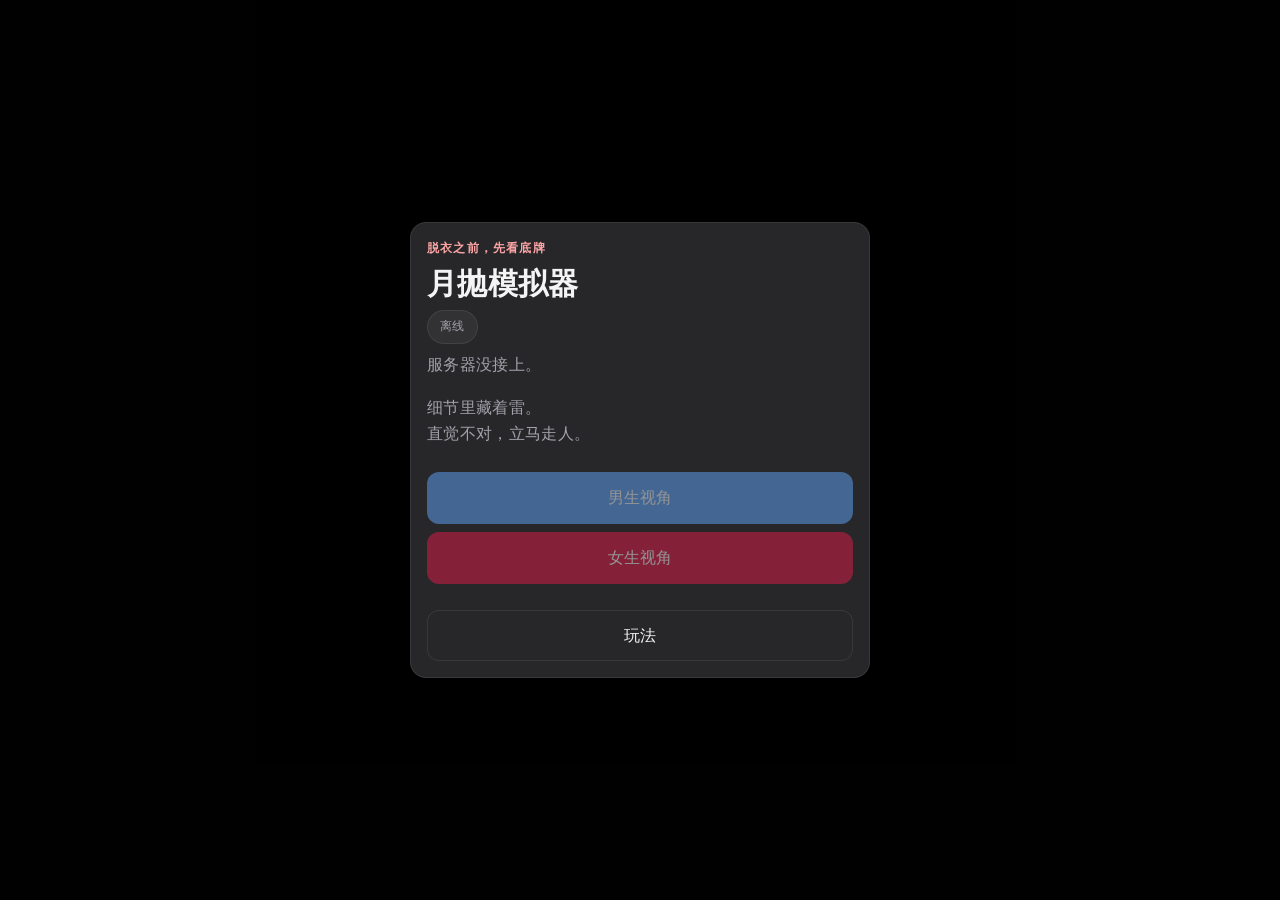
==== commit 129d7735: "fix" ====
--- a/index.html
+++ b/index.html
@@ -69,30 +69,13 @@
                 </section>
 
                 <aside class="action-dock">
-                    <div class="tool-row">
-                        <button id="use-testkit-btn" class="tool-button" type="button">
-                            <span id="testkit-label" class="tool-button__label"></span>
-                            <strong id="item-testkit" class="tool-button__value">x1</strong>
-                        </button>
-
-                        <button id="go-hospital-btn" class="tool-button" type="button">
-                            <span id="hospital-label" class="tool-button__label"></span>
-                            <small id="hospital-note" class="tool-button__note"></small>
-                        </button>
-                    </div>
-
-                    <button id="btn-chat" class="button button--chat" type="button">
-                        <span id="chat-button-label" class="button-label"></span>
-                        <span id="chat-button-note" class="button-note"></span>
-                    </button>
-
-                    <div id="chat-panel" class="chat-panel" hidden>
-                        <p id="chat-panel-hint" class="chat-panel__hint"></p>
-                        <div class="chat-panel__grid">
-                            <button id="chat-smalltalk-btn" class="chat-option" type="button" data-question-type="smalltalk"></button>
-                            <button id="chat-probe-btn" class="chat-option" type="button" data-question-type="probe"></button>
-                            <button id="chat-boundary-btn" class="chat-option" type="button" data-question-type="boundary"></button>
-                        </div>
+                    <div class="tool-row" style="display: grid; grid-template-columns: 1fr 1fr; gap: 12px;">
+                        <button id="btn-chat" class="button button--chat" type="button" style="min-height: 48px; padding: 8px;">
+                            <span id="chat-button-label" class="button-label" style="text-align: center;">试探</span>
+                        </button>
+                        <button id="go-hospital-btn" class="button button--secondary" type="button" style="min-height: 48px; padding: 8px;">
+                            <span id="hospital-label" class="button-label" style="text-align: center;">医院</span>
+                        </button>
                     </div>
 
                     <div class="action-grid">
@@ -114,9 +97,8 @@
                         </button>
                     </div>
 
-                    <button id="btn-refuse" class="button button--ghost" type="button" data-action="refuse">
-                        <span id="action-refuse-title" class="button-label"></span>
-                        <span id="action-refuse-note" class="button-note"></span>
+                    <button id="btn-refuse" class="button button--ghost" type="button" data-action="refuse" style="min-height: 42px;">
+                        <span id="action-refuse-title" class="button-label" style="text-align: center;"></span>
                     </button>
                 </aside>
             </section>
@@ -242,5 +224,21 @@
             </div>
         </div>
     </section>
+    <section id="chat-modal" class="modal" hidden>
+        <div class="modal-panel info-panel">
+            <div class="modal-bar">
+                <h2 class="modal-section-title">你要怎么问？</h2>
+                <button class="icon-button" type="button" data-close-chat>&times;</button>
+            </div>
+            <div id="chat-panel" class="chat-panel">
+                <p id="chat-panel-hint" class="chat-panel__hint"></p>
+                <div class="chat-panel__grid" style="grid-template-columns: 1fr; gap: 12px;">
+                    <button id="chat-smalltalk-btn" class="chat-option" type="button" data-question-type="smalltalk"></button>
+                    <button id="chat-probe-btn" class="chat-option" type="button" data-question-type="probe"></button>
+                    <button id="chat-boundary-btn" class="chat-option" type="button" data-question-type="boundary"></button>
+                </div>
+            </div>
+        </div>
+    </section>
 </body>
 </html>
--- a/assets/game.css
+++ b/assets/game.css
@@ -76,7 +76,7 @@
     /* 低功耗：去除了 backdrop-filter: blur()，改用不透明的纯色背景 */
     background: #18181b;
     display: grid;
-    gap: 12px;
+    gap: 8px;
 }
 
 .battle-topbar__main,
@@ -162,7 +162,7 @@
     justify-content: space-between;
     gap: 8px;
     margin-bottom: 6px;
-    font-size: 0.8rem;
+    font-size: 0.75rem;
     font-weight: 700;
 }
 
@@ -205,7 +205,7 @@
     border: 1px solid rgba(167, 139, 250, 0.25);
     background: rgba(139, 92, 246, 0.1);
     color: #ddd6fe;
-    font-size: 0.8rem;
+    font-size: 0.75rem;
     /* 低功耗：移除无限循环的 pulse 动画 */
 }
 
@@ -222,7 +222,7 @@
     padding: 12px;
     display: grid;
     align-content: start;
-    gap: 12px;
+    gap: 8px;
 }
 
 .partner-hero,
@@ -276,7 +276,7 @@
     border: 1px solid rgba(251, 113, 133, 0.3);
     display: grid;
     place-items: center;
-    font-size: 0.8rem;
+    font-size: 0.75rem;
 }
 
 .partner-copy {
@@ -286,7 +286,7 @@
 .scene-label {
     margin: 0;
     color: var(--muted);
-    font-size: 0.8rem;
+    font-size: 0.75rem;
     font-weight: 700;
     letter-spacing: 0.04em;
     text-transform: uppercase;
@@ -312,7 +312,7 @@
 
 .section-title {
     margin: 0;
-    font-size: 0.85rem;
+    font-size: 0.75rem;
     color: var(--muted);
     letter-spacing: 0.05em;
     font-weight: 600;
@@ -333,7 +333,7 @@
     border-radius: 999px;
     border: 1px solid var(--line);
     background: rgba(255, 255, 255, 0.03);
-    font-size: 0.85rem;
+    font-size: 0.75rem;
 }
 
 .tag--hidden {
@@ -375,13 +375,13 @@
     padding: 16px;
     background: #18181b;
     display: grid;
-    gap: 12px;
+    gap: 8px;
 }
 
 .tool-row {
     display: grid;
     grid-template-columns: repeat(2, minmax(0, 1fr));
-    gap: 12px;
+    gap: 8px;
 }
 
 .tool-button {
@@ -399,7 +399,7 @@
 }
 
 .tool-button__label {
-    font-size: 0.8rem;
+    font-size: 0.75rem;
     color: var(--muted);
 }
 
@@ -430,7 +430,7 @@
     background: var(--panel-strong);
     color: inherit;
     cursor: pointer;
-    min-height: 48px;
+    min-height: 42px;
     padding: 12px 16px;
     display: grid;
     align-content: center;
@@ -444,7 +444,7 @@
 
 .button-label {
     display: block;
-    font-size: 0.85rem;
+    font-size: 0.75rem;
     font-weight: 700;
 }
 
@@ -512,7 +512,7 @@
 .chat-panel {
     padding: 14px;
     display: grid;
-    gap: 12px;
+    gap: 8px;
 }
 
 .chat-panel__hint {
@@ -550,7 +550,7 @@
 }
 
 .chat-option strong {
-    font-size: 0.85rem;
+    font-size: 0.75rem;
     font-weight: 700;
 }
 
@@ -626,7 +626,7 @@
 
 .modal-kicker {
     color: #fca5a5;
-    font-size: 0.8rem;
+    font-size: 0.75rem;
     font-weight: 800;
     letter-spacing: 0.1em;
     text-transform: uppercase;
@@ -661,7 +661,7 @@
 .modal-actions,
 .feedback-actions {
     display: grid;
-    gap: 12px;
+    gap: 8px;
     margin-top: 8px;
 }
 
@@ -718,14 +718,14 @@
 .casebook-section__title,
 .summary-stats__title {
     margin: 0 0 10px;
-    font-size: 0.9rem;
+    font-size: 0.85rem;
     color: var(--muted);
     font-weight: 700;
 }
 
 .casebook-sections {
     display: grid;
-    gap: 12px;
+    gap: 8px;
 }
 
 .casebook-list {
@@ -742,12 +742,12 @@
     border-radius: 999px;
     border: 1px solid rgba(255, 255, 255, 0.1);
     background: rgba(0, 0, 0, 0.2);
-    font-size: 0.8rem;
+    font-size: 0.75rem;
 }
 
 .casebook-empty {
     color: var(--muted);
-    font-size: 0.85rem;
+    font-size: 0.75rem;
     font-style: italic;
 }
 
@@ -801,11 +801,11 @@
 }
 
 .critical-copy {
-    font-size: 0.85rem;
+    font-size: 0.75rem;
 }
 
 .unlock-card__title {
-    font-size: 0.85rem;
+    font-size: 0.75rem;
     color: var(--muted);
     font-weight: 700;
 }
@@ -821,8 +821,8 @@
     display: flex;
     align-items: center;
     justify-content: space-between;
-    gap: 12px;
-    padding: 14px 16px;
+    gap: 8px;
+    padding: 10px 12px;
     cursor: pointer;
     list-style: none;
     background: var(--panel-strong);
@@ -844,7 +844,7 @@
 
 .history-toggle__meta {
     color: var(--muted);
-    font-size: 0.8rem;
+    font-size: 0.75rem;
 }
 
 .history-list {
@@ -852,13 +852,13 @@
     overflow: auto;
     padding: 12px 0 0;
     display: grid;
-    gap: 12px;
+    gap: 8px;
 }
 
 .history-entry {
     display: grid;
     grid-template-columns: auto minmax(0, 1fr) auto;
-    gap: 12px;
+    gap: 8px;
     padding: 14px;
     border-radius: var(--radius-sm);
     background: var(--panel-strong);
@@ -891,7 +891,7 @@
 
 .history-scene {
     font-weight: 700;
-    font-size: 0.85rem;
+    font-size: 0.75rem;
 }
 
 .history-tags {
@@ -911,7 +911,7 @@
 
 .history-subline {
     color: var(--muted);
-    font-size: 0.8rem;
+    font-size: 0.75rem;
 }
 
 .history-safe {
@@ -947,7 +947,7 @@
 
 .summary-stats {
     display: grid;
-    gap: 12px;
+    gap: 8px;
 }
 
 .summary-stats__grid {
@@ -966,7 +966,7 @@
     border-radius: 14px;
     background: rgba(255, 255, 255, 0.03);
     border: 1px solid var(--line);
-    font-size: 0.85rem;
+    font-size: 0.75rem;
 }
 
 .summary-stats__row--danger {
@@ -1032,7 +1032,7 @@
     }
 
     .button-label {
-        font-size: 0.9rem;
+        font-size: 0.85rem;
     }
 
     .button-note,
@@ -1046,7 +1046,7 @@
     }
 
     .chat-option strong {
-        font-size: 0.8rem;
+        font-size: 0.75rem;
     }
 
     .chat-option span {
